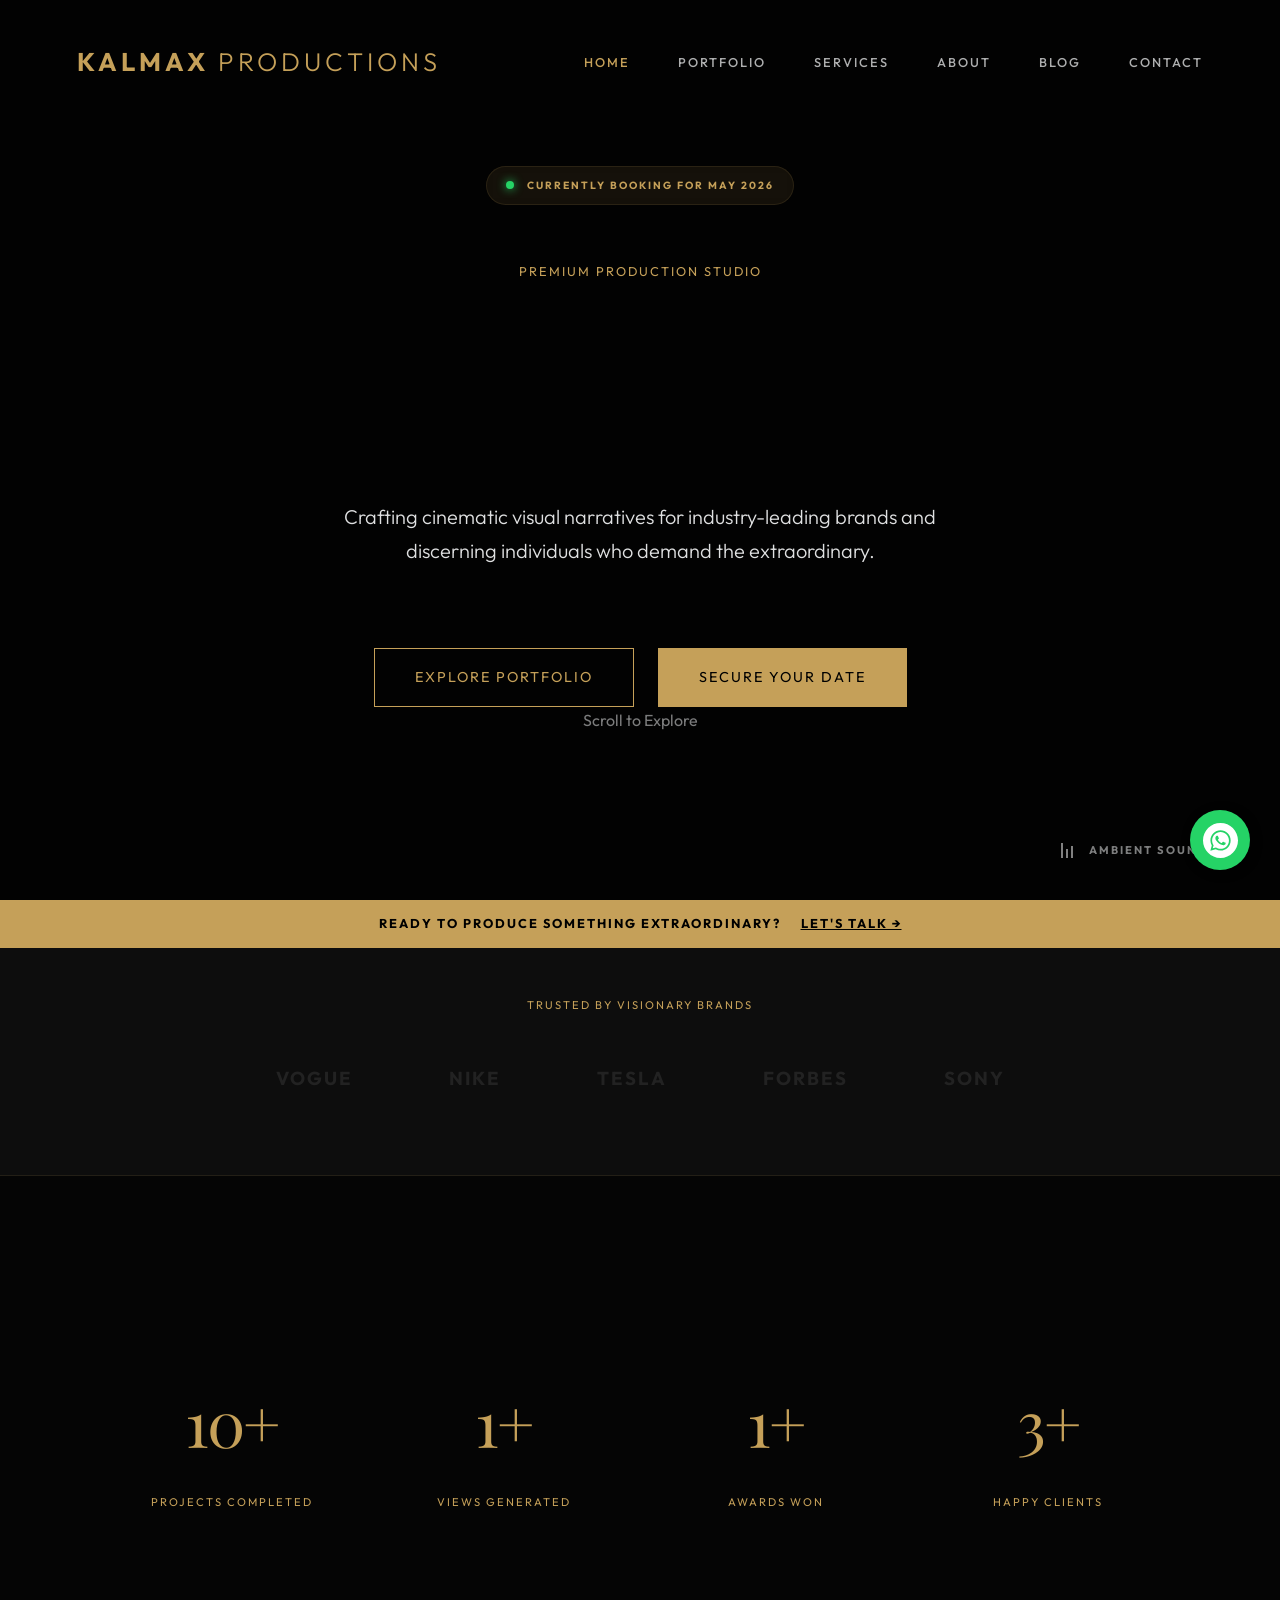
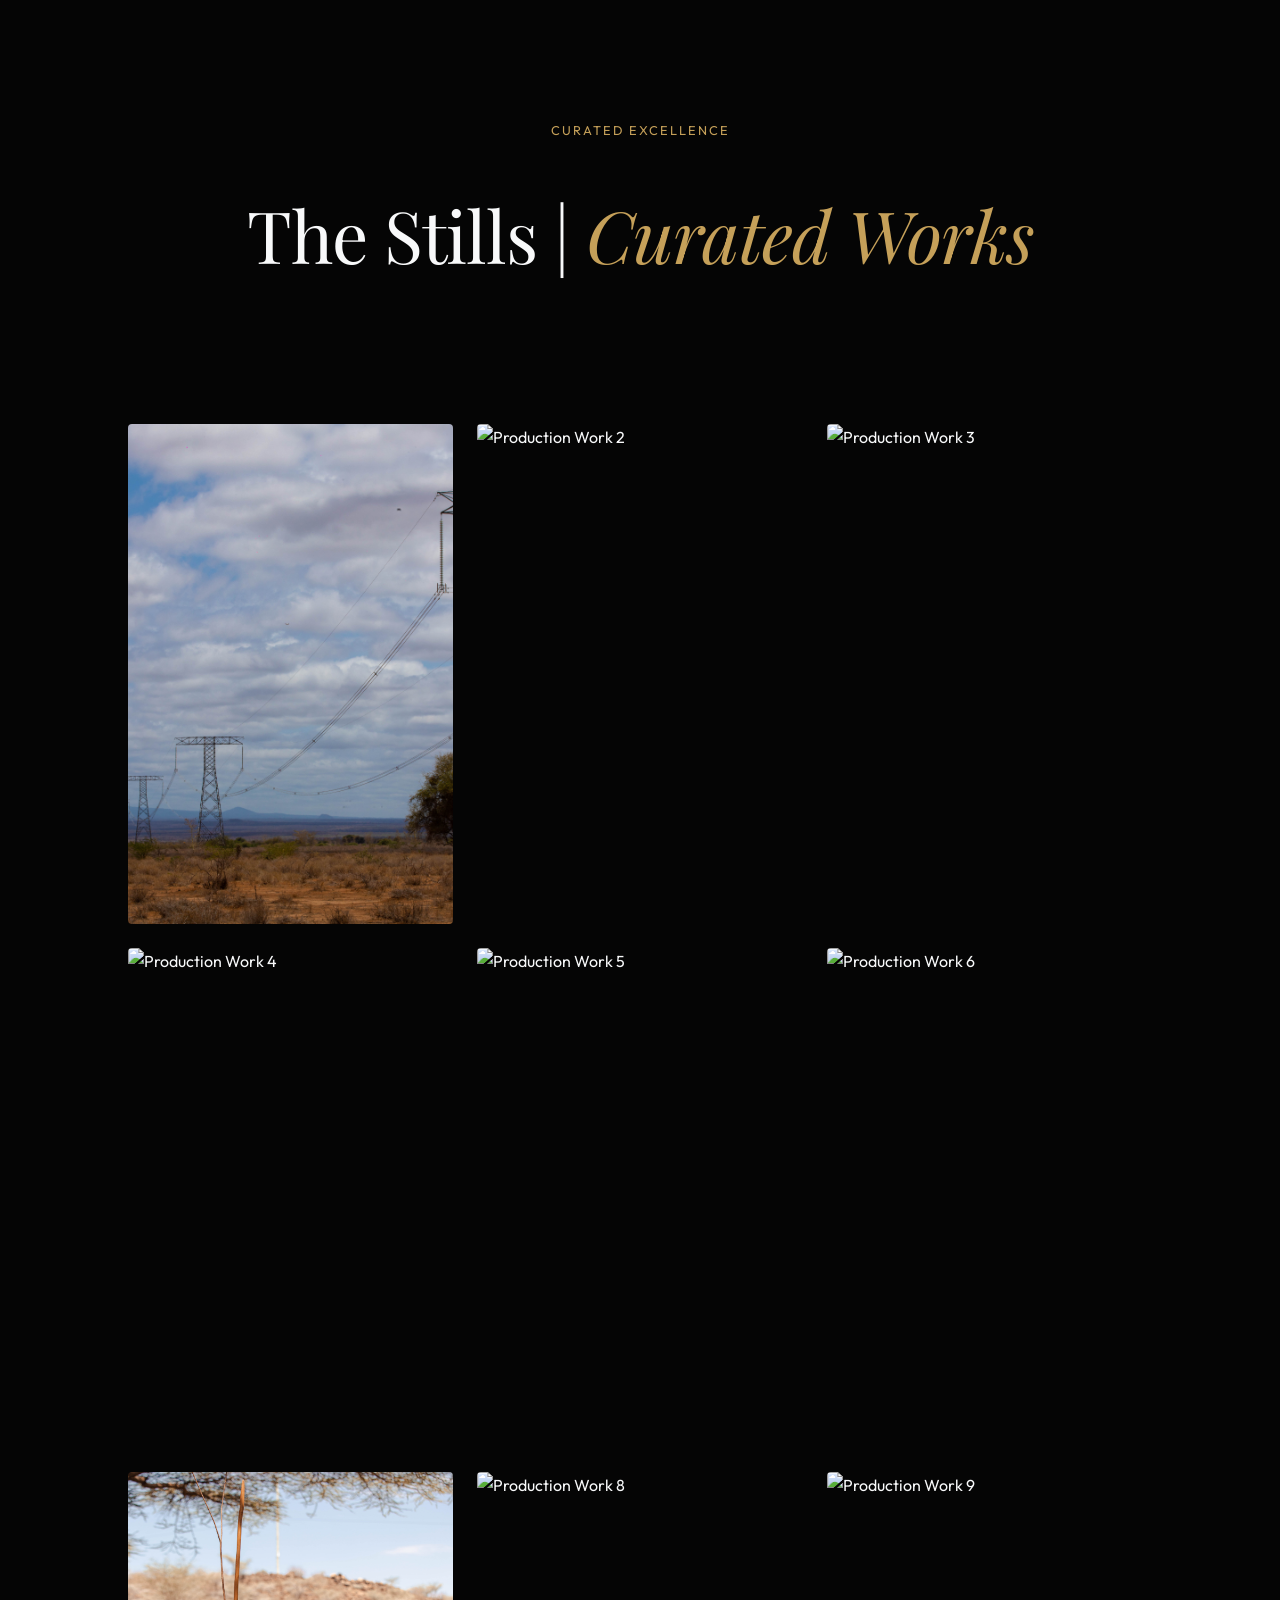
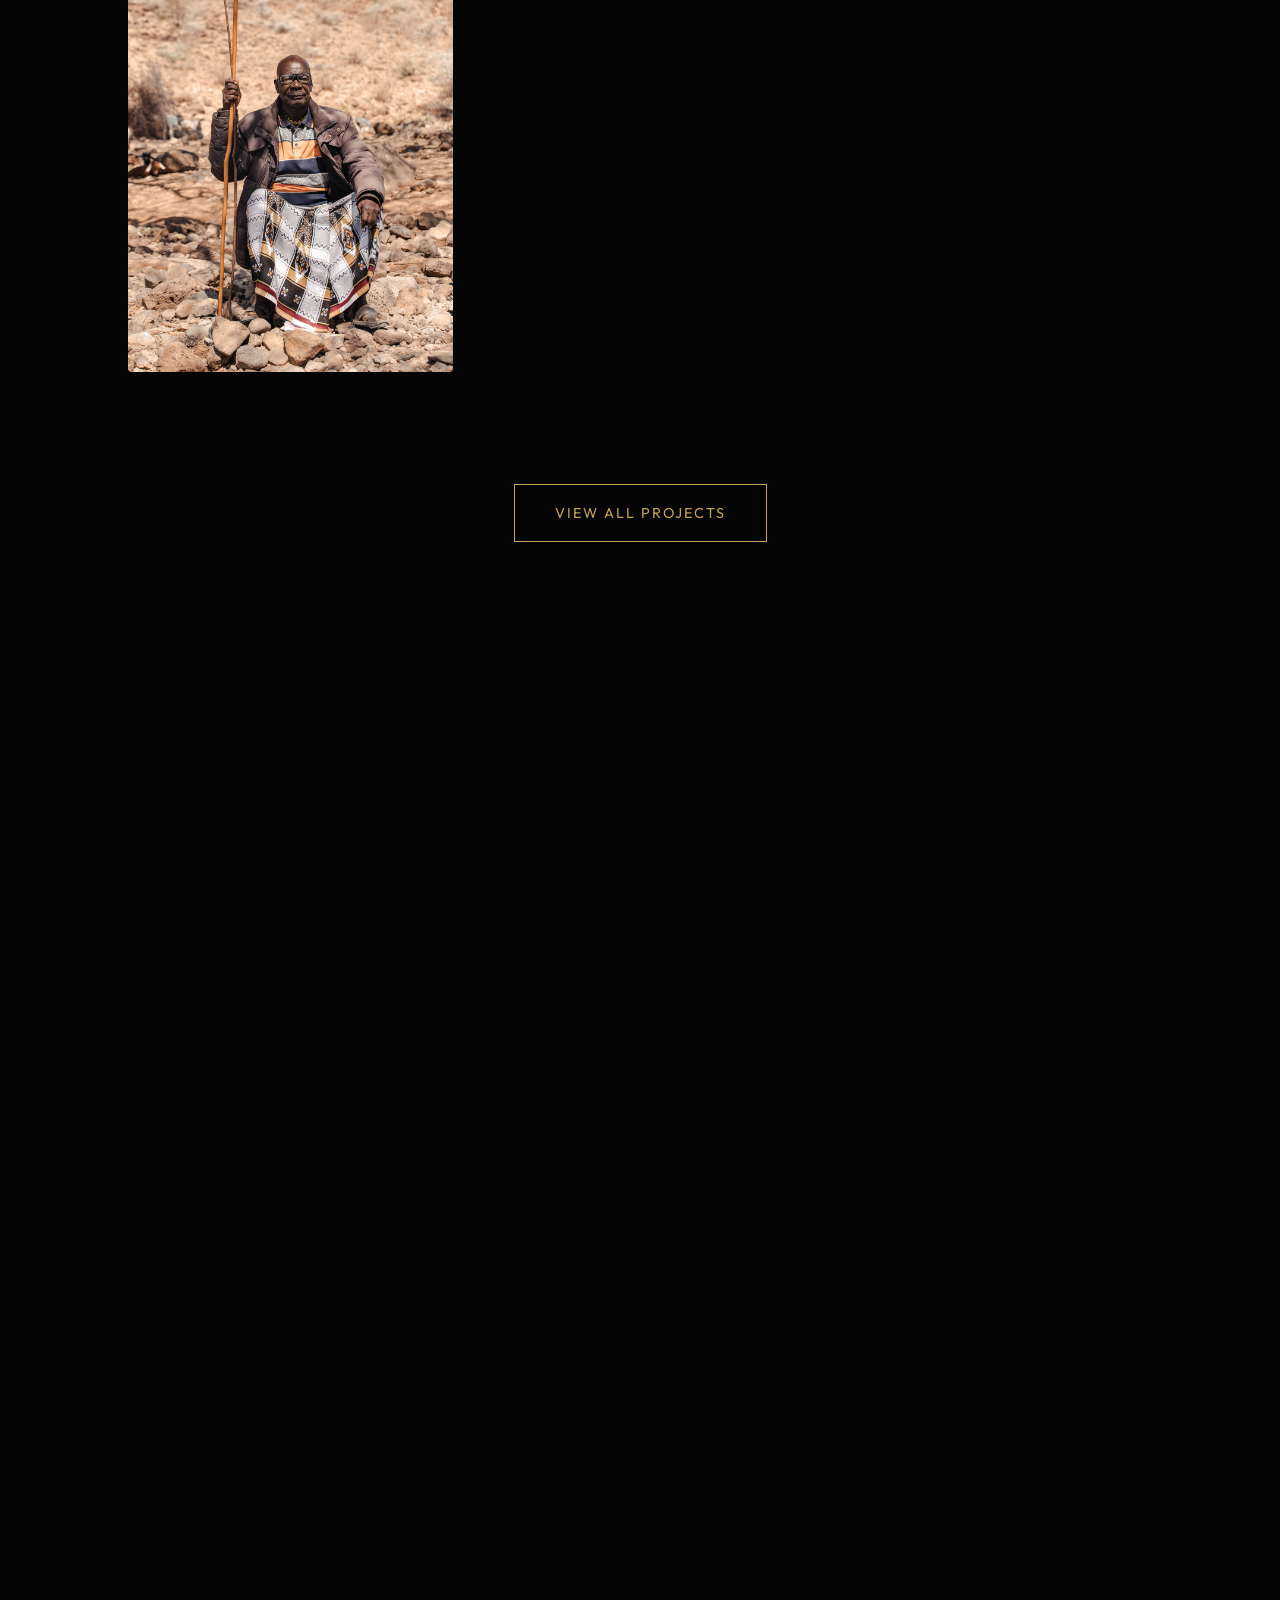
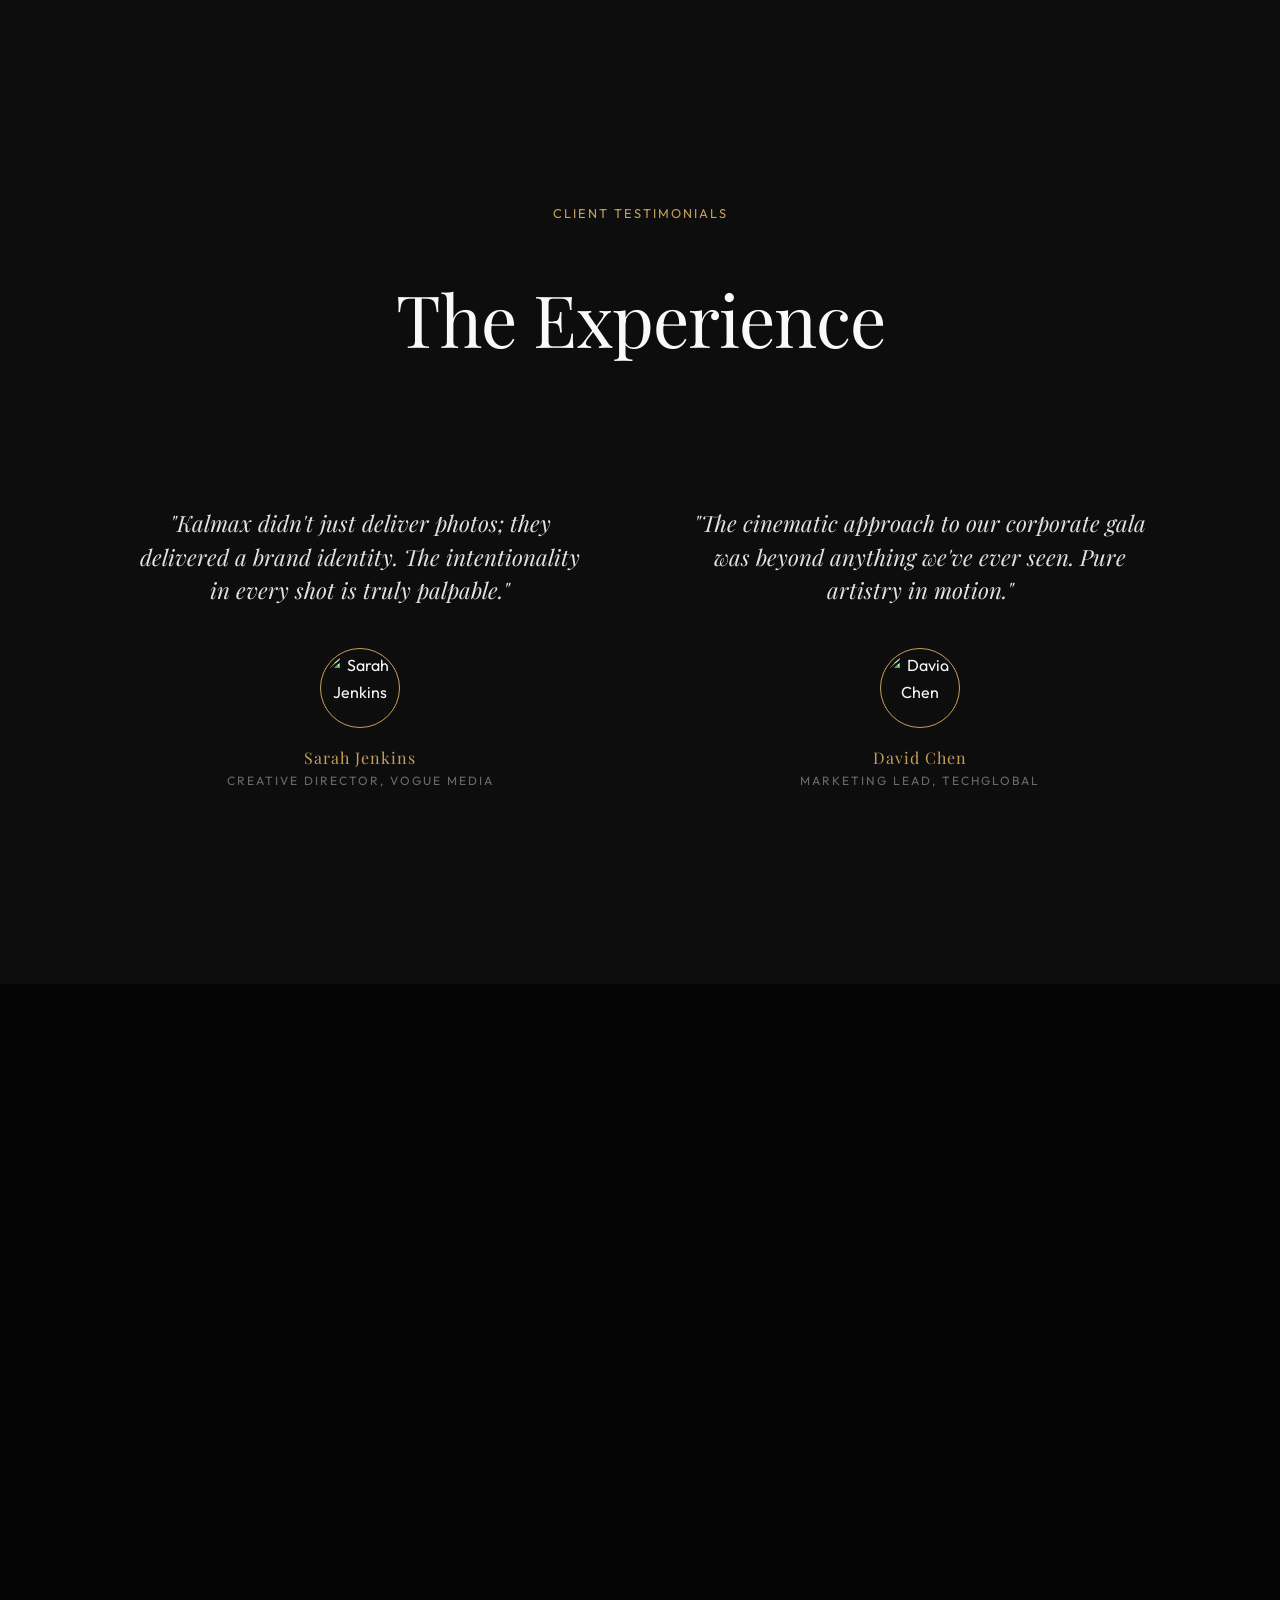
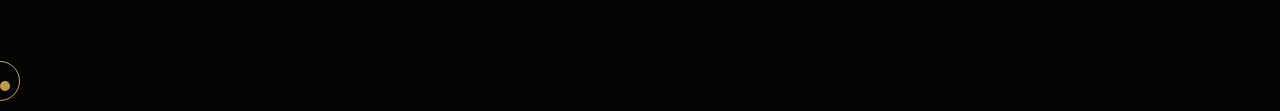
==== index.html @ de1136dd "Integrated floating Formspree Formbutton widget across all 6 pages for persistent global contact sup" ====
<!DOCTYPE html>
<html lang="en">

<head>
    <meta charset="UTF-8">
    <meta name="viewport" content="width=device-width, initial-scale=1.0">
    <title>Kalmax Productions | Nairobi's Premier Video & Photography Production House</title>
    <meta name="description"
        content="Kalmax Productions - Specialist commercial photography and cinematic videography in Nairobi, Kenya. Crafting premium visual stories that win clients.">
    <meta property="og:title" content="Kalmax Productions | Professional Visual Storytelling">
    <meta property="og:description"
        content="Nairobi's high-fidelity production house for brands that demand excellence.">
    <meta property="og:image" content="https://images.unsplash.com/photo-1542038784456-1ea8e935640e?q=80&w=1200">
    <link rel="stylesheet" href="style.css">
    <link
        href="https://fonts.googleapis.com/css2?family=Playfair+Display:ital,wght@0,400;0,700;1,400&family=Outfit:wght@300;500;700&display=swap"
        rel="stylesheet">
</head>

<body class="loading">
    <div class="film-grain"></div>
    <div class="page-transition"></div>

    <!-- Preloader -->
    <div id="loader" class="loader">
        <div class="loader-content">
            <span class="loader-logo">KALMAX</span>
            <div class="loader-bar"></div>
        </div>
    </div>

    <nav>
        <div class="logo">KALMAX <span style="font-weight: 300;">PRODUCTIONS</span></div>
        <ul class="nav-links">
            <li><a href="index.html" class="active">Home</a></li>
            <li><a href="portfolio.html">Portfolio</a></li>
            <li><a href="services.html">Services</a></li>
            <li><a href="about.html">About</a></li>
            <li><a href="blog.html">Blog</a></li>
            <li><a href="contact.html">Contact</a></li>
        </ul>
        <div class="hamburger">
            <span></span>
            <span></span>
            <span></span>
        </div>
    </nav>

    <header class="hero">
        <video class="hero-video" autoplay loop muted playsinline
            poster="https://images.unsplash.com/photo-1447752875215-b2761acb3c5d?auto=format&fit=crop&q=80&w=1920">
            <source
                src="https://assets.mixkit.co/videos/preview/mixkit-photographer-taking-photos-of-a-landscape-34584-large.mp4"
                type="video/mp4">
        </video>
        <div class="hero-content">
            <!-- Badge positioned centrally within content to avoid overlap -->
            <div class="availability-badge"
                style="display: inline-flex; align-items: center; gap: 0.8rem; background: rgba(197, 160, 89, 0.1); padding: 0.6rem 1.2rem; border-radius: 40px; border: 1px solid var(--border-color); font-size: 0.65rem; font-weight: 700; letter-spacing: 2px; color: var(--accent-color); backdrop-filter: blur(10px); margin-bottom: 2.5rem; text-transform: uppercase;">
                <span
                    style="width: 8px; height: 8px; background: #25D366; border-radius: 50%; box-shadow: 0 0 10px #25D366; animation: pulse 2s infinite;"></span>
                Currently Booking for May 2026
            </div>
            <p class="page-description">Premium Production Studio</p>
            <h1>The Art of <br><span class="accent-serif-italic">Eternal Moments</span></h1>

            <p style="max-width: 650px; margin: 1.5rem auto 3rem; font-size: 1.25rem; opacity: 0.9; font-weight: 300;">
                Crafting cinematic visual narratives for industry-leading brands and discerning individuals who demand
                the extraordinary.</p>

            <div style="display: flex; gap: 1.5rem; justify-content: center; margin-top: 1rem;">
                <a href="portfolio.html" class="btn">Explore Portfolio</a>
                <a href="contact.html" class="btn"
                    style="background: var(--accent-color); color: #000; border-color: var(--accent-color);">Secure Your
                    Date</a>
            </div>
        </div>

        <div class="hero-scroll-indicator">
            <div class="mouse"></div>
            <span>Scroll to Explore</span>
        </div>

        <!-- Ambient Sound Toggle -->
        <div class="sound-toggle"
            style="position: absolute; bottom: 40px; right: 40px; z-index: 10; cursor: pointer; display: flex; align-items: center; gap: 1rem; opacity: 0.5; transition: 0.3s;"
            onmouseover="this.style.opacity=1" onmouseout="this.style.opacity=0.5">
            <div class="sound-bars" style="display: flex; align-items: flex-end; gap: 3px; height: 15px;">
                <span
                    style="width: 2px; height: 100%; background: #fff; animation: sound-wave 1s infinite alternate;"></span>
                <span
                    style="width: 2px; height: 60%; background: #fff; animation: sound-wave 1.2s infinite alternate;"></span>
                <span
                    style="width: 2px; height: 80%; background: #fff; animation: sound-wave 0.8s infinite alternate;"></span>
            </div>
            <span style="font-size: 0.7rem; letter-spacing: 2px; text-transform: uppercase; font-weight: 700;">Ambient
                Sound Off</span>
        </div>
    </header>

    <style>
        @keyframes sound-wave {
            from {
                height: 2px;
            }

            to {
                height: 100%;
            }
        }
    </style>

    <!-- Trusted By Section -->
    <div
        style="background: var(--secondary-bg); padding: 5rem 6%; text-align: center; border-bottom: 1px solid var(--border-color);">
        <p class="page-description" style="margin-bottom: 3rem; font-size: 0.7rem;">Trusted by visionary brands</p>
        <div class="logo-marquee"
            style="display: flex; justify-content: center; align-items: center; gap: 6rem; flex-wrap: wrap; filter: grayscale(1) invert(0.8); opacity: 0.5;">
            <!-- Placeholder logos -->
            <h3 style="font-family: inherit; font-weight: 700; letter-spacing: 2px;">VOGUE</h3>
            <h3 style="font-family: inherit; font-weight: 700; letter-spacing: 2px;">NIKE</h3>
            <h3 style="font-family: inherit; font-weight: 700; letter-spacing: 2px;">TESLA</h3>
            <h3 style="font-family: inherit; font-weight: 700; letter-spacing: 2px;">FORBES</h3>
            <h3 style="font-family: inherit; font-weight: 700; letter-spacing: 2px;">SONY</h3>
        </div>
    </div>

    <!-- Stats Section -->
    <section class="section-padding" style="background: var(--bg-color);">
        <div
            style="display: grid; grid-template-columns: repeat(auto-fit, minmax(200px, 1fr)); gap: 4rem; max-width: 1200px; margin: 0 auto; text-align: center;">
            <div>
                <h2 style="font-size: 4rem; color: var(--accent-color); margin-bottom: 0.5rem; letter-spacing: -2px;">
                    500+</h2>
                <p class="page-description" style="font-size: 0.7rem;">Projects Completed</p>
            </div>
            <div>
                <h2 style="font-size: 4rem; color: var(--accent-color); margin-bottom: 0.5rem; letter-spacing: -2px;">
                    10M+</h2>
                <p class="page-description" style="font-size: 0.7rem;">Views Generated</p>
            </div>
            <div>
                <h2 style="font-size: 4rem; color: var(--accent-color); margin-bottom: 0.5rem; letter-spacing: -2px;">
                    12+</h2>
                <p class="page-description" style="font-size: 0.7rem;">Awards Won</p>
            </div>
            <div>
                <h2 style="font-size: 4rem; color: var(--accent-color); margin-bottom: 0.5rem; letter-spacing: -2px;">
                    150+</h2>
                <p class="page-description" style="font-size: 0.7rem;">Happy Clients</p>
            </div>
        </div>
    </section>

    <section class="section-padding" style="padding-top: 0;">
        <p class="page-description" style="text-align: center; margin-bottom: 2rem;">Curated Excellence</p>
        <h2 class="section-title">The Stills | <span class="accent-serif-italic">Curated Works</span></h2>
        <div class="portfolio-grid">
            <div class="portfolio-item">
                <img src="assets/T32A7872.jpg"
                    alt="Production Work 1" loading="lazy">
                <div class="portfolio-overlay">
                    <p class="page-description" style="color: var(--accent-color); font-size: 0.7rem;">Commercial</p>
                    <h3>Cinematic Vision</h3>
                    <p style="opacity: 0.7; font-size: 0.9rem;">Modern lighting and product aesthetics.</p>
                </div>
            </div>
            <div class="portfolio-item">
                <img src="assets/T32A7963.jpg"
                    alt="Production Work 2" loading="lazy">
                <div class="portfolio-overlay">
                    <p class="page-description" style="color: var(--accent-color); font-size: 0.7rem;">Documentary</p>
                    <h3>Cultural Pulse</h3>
                    <p style="opacity: 0.7; font-size: 0.9rem;">Stories told from a unique perspective.</p>
                </div>
            </div>
            <div class="portfolio-item">
                <img src="assets/T32A8089.jpg"
                    alt="Production Work 3" loading="lazy">
                <div class="portfolio-overlay">
                    <p class="page-description" style="color: var(--accent-color); font-size: 0.7rem;">Fashion</p>
                    <h3>Urban Essence</h3>
                    <p style="opacity: 0.7; font-size: 0.9rem;">The soul of the runway meets the street.</p>
                </div>
            </div>
            <div class="portfolio-item">
                <img src="assets/T32A8526.jpg"
                    alt="Production Work 4" loading="lazy">
                <div class="portfolio-overlay">
                    <p class="page-description" style="color: var(--accent-color); font-size: 0.7rem;">Portraits</p>
                    <h3>Soul in Frame</h3>
                    <p style="opacity: 0.7; font-size: 0.9rem;">Capturing the depth in every gaze.</p>
                </div>
            </div>
            <div class="portfolio-item">
                <img src="assets/T32A8560.jpg"
                    alt="Production Work 5" loading="lazy">
                <div class="portfolio-overlay">
                    <p class="page-description" style="color: var(--accent-color); font-size: 0.7rem;">Events</p>
                    <h3>Legacy Moments</h3>
                    <p style="opacity: 0.7; font-size: 0.9rem;">Timeless celebrations and artistic heritage.</p>
                </div>
            </div>
            <div class="portfolio-item">
                <img src="assets/T32A8632.jpg"
                    alt="Production Work 6" loading="lazy">
                <div class="portfolio-overlay">
                    <p class="page-description" style="color: var(--accent-color); font-size: 0.7rem;">Architecture</p>
                    <h3>Lines of Design</h3>
                    <p style="opacity: 0.7; font-size: 0.9rem;">Geometric perfection in every structure.</p>
                </div>
            </div>
            <div class="portfolio-item">
                <img src="assets/T32A8473.jpg"
                    alt="Production Work 7" loading="lazy">
                <div class="portfolio-overlay">
                    <p class="page-description" style="color: var(--accent-color); font-size: 0.7rem;">Editorial</p>
                    <h3>Artistic Light</h3>
                    <p style="opacity: 0.7; font-size: 0.9rem;">Where shadows tell the story.</p>
                </div>
            </div>
            <div class="portfolio-item">
                <img src="assets/T32A8240.jpg"
                    alt="Production Work 8" loading="lazy">
                <div class="portfolio-overlay">
                    <p class="page-description" style="color: var(--accent-color); font-size: 0.7rem;">Modern</p>
                    <h3>Sleek Reality</h3>
                    <p style="opacity: 0.7; font-size: 0.9rem;">High-tech visuals for high-end brands.</p>
                </div>
            </div>
            <div class="portfolio-item">
                <img src="assets/T32A8592.jpg"
                    alt="Production Work 9" loading="lazy">
                <div class="portfolio-overlay">
                    <p class="page-description" style="color: var(--accent-color); font-size: 0.7rem;">Landscape</p>
                    <h3>Wanderlust</h3>
                    <p style="opacity: 0.7; font-size: 0.9rem;">Nature's majesty captured in high fidelity.</p>
                </div>
            </div>
        </div>
        <div style="text-align: center; margin-top: 5rem;">
            <a href="portfolio.html" class="btn">View All Projects</a>
        </div>
    </section>

    <!-- Case Study / Project Spotlight -->
    <section class="section-padding" style="background: var(--bg-color); border-top: 1px solid var(--border-color);">
        <p class="page-description" style="text-align: center; margin-bottom: 2rem;">Case Study</p>
        <h2 class="section-title">Project Spotlight</h2>
        <div style="display: flex; gap: 6rem; align-items: center; flex-wrap: wrap; max-width: 1200px; margin: 0 auto;">
            <div style="flex: 1.2; min-width: 350px;">
                <video
                    src="https://assets.mixkit.co/videos/preview/mixkit-fashion-model-posing-in-a-photo-studio-4171-large.mp4"
                    autoplay loop muted playsinline
                    style="width: 100%; border-radius: 4px; box-shadow: 0 30px 60px rgba(0,0,0,0.5);"></video>
            </div>
            <div style="flex: 1; min-width: 350px;">
                <h3 style="font-size: 2.5rem; margin-bottom: 2rem; color: var(--accent-color);">Editorial Vibe</h3>
                <p class="page-description" style="font-size: 0.65rem; margin-bottom: 1.5rem;">Client: Vogue Media Group
                </p>
                <div style="opacity: 0.7; font-size: 1rem; line-height: 1.8; margin-bottom: 2.5rem;">
                    <p style="margin-bottom: 1.5rem;"><strong>The Challenge:</strong> Define a new visual language for a
                        high-end streetwear collection launch.</p>
                    <p><strong>The Solution:</strong> We implemented a high-contrast, minimalist lighting setup with
                        swift, cinematic camera movements to emphasize fabric texture and brand energy.</p>
                </div>
                <div
                    style="display: grid; grid-template-columns: 1fr 1fr; gap: 2rem; margin-top: 3rem; border-top: 1px solid var(--border-color); padding-top: 2rem;">
                    <div>
                        <h4 style="color: var(--accent-color); font-size: 1.5rem;">+45%</h4>
                        <p style="font-size: 0.7rem; text-transform: uppercase;">Engagement Rate</p>
                    </div>
                    <div>
                        <h4 style="color: var(--accent-color); font-size: 1.5rem;">1.2M</h4>
                        <p style="font-size: 0.7rem; text-transform: uppercase;">Impressions</p>
                    </div>
                </div>
            </div>
        </div>
    </section>

    <!-- Before/After Slider (Post Production) -->
    <section class="section-padding" style="background: var(--secondary-bg);">
        <p class="page-description" style="text-align: center; margin-bottom: 2rem;">Post-Production Mastery</p>
        <h2 class="section-title">Color Perfection</h2>
        <div class="ba-slider-container"
            style="max-width: 1100px; margin: 0 auto; position: relative; height: 600px; overflow: hidden; border-radius: 8px; box-shadow: 0 40px 100px rgba(0,0,0,0.6); cursor: ew-resize;">
            
            <!-- After (Graded) -->
            <div class="ba-after" style="position: absolute; top: 0; left: 0; width: 100%; height: 100%;">
                <img src="assets/T32A8322.jpg"
                    alt="After Color Grade" style="width: 100%; height: 100%; object-fit: cover;">
            </div>
            
            <!-- Before (Raw/Flat) -->
            <div class="ba-before"
                style="position: absolute; top: 0; left: 0; width: 50%; height: 100%; border-right: 2px solid var(--accent-color); overflow: hidden; z-index: 2;">
                <img src="assets/T32A8322.jpg"
                    alt="Before Color Grade"
                    style="width: 1100px; height: 100%; object-fit: cover; filter: saturate(0.2) contrast(0.8) brightness(1.1) sepia(0.2);">
                <span style="position: absolute; top: 2rem; left: 2rem; background: rgba(0,0,0,0.5); padding: 0.5rem 1rem; font-size: 0.7rem; text-transform: uppercase; letter-spacing: 2px;">Original Raw</span>
            </div>

            <!-- After Label -->
            <span style="position: absolute; top: 2rem; right: 2rem; background: var(--accent-color); color: #000; padding: 0.5rem 1rem; font-size: 0.7rem; text-transform: uppercase; letter-spacing: 2px; font-weight: 700; z-index: 1;">Kalmax Grade</span>
            
            <!-- Slider Handle -->
            <div class="ba-handle"
                style="position: absolute; top: 0; left: 50%; width: 4px; height: 100%; background: var(--accent-color); z-index: 3; transform: translateX(-50%);">
                <div
                    style="position: absolute; top: 50%; left: 50%; transform: translate(-50%, -50%); width: 50px; height: 50px; border-radius: 50%; background: var(--accent-color); border: 4px solid var(--bg-color); display: flex; justify-content: center; align-items: center; color: #000; font-size: 0.7rem; font-weight: 900; box-shadow: 0 0 20px rgba(0,0,0,0.5);">
                    SCAN</div>
            </div>
        </div>
    </section>

    <section class="section-padding"
        style="background: var(--secondary-bg); border-top: 1px solid var(--border-color);">
        <p class="page-description" style="text-align: center; margin-bottom: 2rem;">Client Testimonials</p>
        <h2 class="section-title">The Experience</h2>
        <div
            style="display: grid; grid-template-columns: repeat(auto-fit, minmax(300px, 1fr)); gap: 6rem; max-width: 1200px; margin: 0 auto;">
            <div style="text-align: center;">
                <p
                    style="font-family: var(--serif-font); font-style: italic; font-size: 1.4rem; margin-bottom: 2.5rem; opacity: 0.9; line-height: 1.5;">
                    "Kalmax didn't just deliver photos; they delivered a brand identity. The intentionality in every
                    shot is truly palpable."</p>
                <div style="display: flex; flex-direction: column; align-items: center; gap: 1rem;">
                    <img src="https://images.unsplash.com/photo-1507003211169-0a1dd7228f2d?q=80&w=150"
                        alt="Sarah Jenkins"
                        style="width: 80px; height: 80px; border-radius: 50%; border: 1px solid var(--accent-color); padding: 3px;">
                    <div>
                        <h4 style="color: var(--accent-color); letter-spacing: 1px;">Sarah Jenkins</h4>
                        <p style="font-size: 0.75rem; opacity: 0.4; text-transform: uppercase; letter-spacing: 2px;">
                            Creative Director, Vogue Media</p>
                    </div>
                </div>
            </div>
            <div style="text-align: center;">
                <p
                    style="font-family: var(--serif-font); font-style: italic; font-size: 1.4rem; margin-bottom: 2.5rem; opacity: 0.9; line-height: 1.5;">
                    "The cinematic approach to our corporate gala was beyond anything we've ever seen. Pure artistry in
                    motion."</p>
                <div style="display: flex; flex-direction: column; align-items: center; gap: 1rem;">
                    <img src="https://images.unsplash.com/photo-1472099645785-5658abf4ff4e?q=80&w=150" alt="David Chen"
                        style="width: 80px; height: 80px; border-radius: 50%; border: 1px solid var(--accent-color); padding: 3px;">
                    <div>
                        <h4 style="color: var(--accent-color); letter-spacing: 1px;">David Chen</h4>
                        <p style="font-size: 0.75rem; opacity: 0.4; text-transform: uppercase; letter-spacing: 2px;">
                            Marketing Lead, TechGlobal</p>
                    </div>
                </div>
            </div>
        </div>
    </section>

    <section class="section-padding" style="background: var(--bg-color);">
        <div style="display: flex; align-items: center; gap: 8rem; flex-wrap: wrap; max-width: 1200px; margin: 0 auto;">
            <div style="flex: 1; min-width: 350px; position: relative;">
                <img src="assets/T32A8506.jpg"
                    alt="Maxwell - Lead Photographer"
                    style="width: 100%; border-radius: 2px; filter: contrast(1.1) grayscale(0.2);">
                <div
                    style="position: absolute; bottom: -30px; right: -30px; width: 250px; height: 250px; border: 1px solid var(--accent-color); z-index: -1;">
                </div>
            </div>
            <div style="flex: 1.5; min-width: 350px;">
                <p class="page-description" style="margin-bottom: 1.5rem;">The Visionary</p>
                <h2 style="font-size: clamp(2.5rem, 5vw, 3.5rem); margin-bottom: 2.5rem; line-height: 1.1;">Behind the
                    <br><span class="accent-serif-italic">Creative Mind</span></h2>
                <p style="font-size: 1.15rem; line-height: 1.9; opacity: 0.75; margin-bottom: 3rem; font-weight: 300;">
                    I'm Maxwell, the lead creative here at Kalmax Productions. My journey began with a simple film
                    camera and an obsession with how light defines the human story. Today, I'm dedicated to capturing
                    premium, minimalist imagery for clients who value authenticity and artistic excellence.</p>
                <a href="about.html" class="btn" style="padding: 1.2rem 3rem;">Discover the Full Story</a>
            </div>
        </div>
    </section>

    <!-- Social Proof / Instagram Grid -->
    <section class="section-padding" style="padding-top: 0; background: var(--bg-color);">
        <p class="page-description" style="text-align: center; margin-bottom: 2rem;">Follow the Journey</p>
        <h2 class="section-title" style="margin-bottom: 4rem;">@KalmaxProductions</h2>
        <div
            style="display: grid; grid-template-columns: repeat(auto-fit, minmax(180px, 1fr)); gap: 1rem; max-width: 1400px; margin: 0 auto;">
            <div style="aspect-ratio: 1; overflow: hidden;"><img
                    src="assets/T32A8089.jpg" alt="BTS 1"
                    style="width: 100%; height: 100%; object-fit: cover; opacity: 0.6; transition: 0.5s;"
                    onmouseover="this.style.opacity=1" onmouseout="this.style.opacity=0.6"></div>
            <div style="aspect-ratio: 1; overflow: hidden;"><img
                    src="assets/T32A8525.jpg" alt="BTS 2"
                    style="width: 100%; height: 100%; object-fit: cover; opacity: 0.6; transition: 0.5s;"
                    onmouseover="this.style.opacity=1" onmouseout="this.style.opacity=0.6"></div>
            <div style="aspect-ratio: 1; overflow: hidden;"><img
                    src="assets/T32A8322.jpg" alt="BTS 3"
                    style="width: 100%; height: 100%; object-fit: cover; opacity: 0.6; transition: 0.5s;"
                    onmouseover="this.style.opacity=1" onmouseout="this.style.opacity=0.6"></div>
            <div style="aspect-ratio: 1; overflow: hidden;"><img
                    src="assets/T32A7963.jpg" alt="BTS 4"
                    style="width: 100%; height: 100%; object-fit: cover; opacity: 0.6; transition: 0.5s;"
                    onmouseover="this.style.opacity=1" onmouseout="this.style.opacity=0.6"></div>
            <div style="aspect-ratio: 1; overflow: hidden;"><img
                    src="assets/T32A8006.jpg" alt="BTS 5"
                    style="width: 100%; height: 100%; object-fit: cover; opacity: 0.6; transition: 0.5s;"
                    onmouseover="this.style.opacity=1" onmouseout="this.style.opacity=0.6"></div>
            <div style="aspect-ratio: 1; overflow: hidden;"><img
                    src="assets/T32A8119.jpg" alt="BTS 6"
                    style="width: 100%; height: 100%; object-fit: cover; opacity: 0.6; transition: 0.5s;"
                    onmouseover="this.style.opacity=1" onmouseout="this.style.opacity=0.6"></div>
        </div>
    </section>

    <footer class="footer" style="padding: 8rem 6% 4rem;">
        <div
            style="display: grid; grid-template-columns: repeat(auto-fit, minmax(250px, 1fr)); gap: 5rem; text-align: left; max-width: 1400px; margin: 0 auto;">
            <div>
                <div class="logo" style="margin-bottom: 2rem;">KALMAX</div>
                <p style="opacity: 0.6; font-size: 0.9rem; line-height: 1.8;">Capturing the essence of light and motion
                    for brands that demand perfection. Based in Nairobi, serving globally.</p>
            </div>
            <div>
                <h4
                    style="margin-bottom: 2rem; color: var(--accent-color); text-transform: uppercase; font-size: 0.8rem; letter-spacing: 2px;">
                    Quick Links</h4>
                <ul
                    style="list-style: none; display: flex; flex-direction: column; gap: 1rem; opacity: 0.7; font-size: 0.9rem;">
                    <li><a href="portfolio.html">Portfolio</a></li>
                    <li><a href="services.html">Investment</a></li>
                    <li><a href="about.html">Studio Story</a></li>
                    <li><a href="contact.html">Secure Date</a></li>
                </ul>
            </div>
            <div>
                <h4
                    style="margin-bottom: 2rem; color: var(--accent-color); text-transform: uppercase; font-size: 0.8rem; letter-spacing: 2px;">
                    Social</h4>
                <ul
                    style="list-style: none; display: flex; flex-direction: column; gap: 1rem; opacity: 0.7; font-size: 0.9rem;">
                    <li><a href="#">Instagram</a></li>
                    <li><a href="#">Vimeo Showcase</a></li>
                    <li><a href="#">YouTube Channel</a></li>
                    <li><a href="#">LinkedIn</a></li>
                </ul>
            </div>
        </div>
        <div
            style="margin-top: 4rem; border-top: 1px solid var(--border-color); height: 4rem; display: flex; justify-content: center; align-items: center; gap: 3rem; text-align: center; font-size: 0.85rem; opacity: 0.6; letter-spacing: 1px;">
            <p>&copy; 2026 Kalmax Productions. All rights reserved.</p>
            <div class="footer-credits" style="margin: 0; font-size: 0.85rem;">
                Crafted by <a href="https://angaza-computes-co-ltd.vercel.app/" target="_blank"
                    style="font-weight: 700; color: var(--accent-color);">Angaza Computecs</a>
            </div>
        </div>
    </footer>

    <!-- WhatsApp Float -->
    <!-- Exit Intent Modal -->
    <div id="exit-modal" class="modal-overlay">
        <div class="modal-content">
            <button class="close-modal">&times;</button>
            <p class="page-description" style="margin-bottom: 1rem;">Special Offer</p>
            <h2 style="font-size: 2.2rem; margin-bottom: 1.5rem; color: var(--accent-color);">Wait! Don't Leave Just Yet.</h2>
            <p style="font-size: 1.1rem; opacity: 0.8; margin-bottom: 2.5rem; line-height: 1.6;">Book a consultation today and get <span style="color: var(--accent-color); font-weight: 700;">10% OFF</span> your first shoot with Kalmax Productions.</p>
            <div style="display: flex; gap: 1rem; justify-content: center; flex-wrap: wrap;">
                <a href="https://wa.me/254720280171" class="btn" style="background: var(--accent-color); color: #000; border-color: var(--accent-color); flex: 1; min-width: 200px;">Claim via WhatsApp</a>
                <a href="contact.html" class="btn" style="flex: 1; min-width: 200px;">Claim via Email</a>
            </div>
        </div>
    </div>

    <!-- WhatsApp Float Re-branded -->
    <a href="https://wa.me/254720280171" class="whatsapp-float" target="_blank" rel="noopener noreferrer">
        <span class="whatsapp-text">Connect to the Studio</span>
        <svg xmlns="http://www.w3.org/2000/svg" viewBox="0 0 24 24">
            <path
                d="M12.031 6.172c-3.181 0-5.767 2.586-5.768 5.766-.001 1.298.38 2.27 1.019 3.287l-.582 2.128 2.182-.573c.978.58 1.911.928 3.145.929 3.178 0 5.767-2.587 5.768-5.766.001-3.187-2.575-5.77-5.764-5.771zm3.392 8.244c-.144.405-.837.774-1.17.824-.299.045-.677.063-1.092-.069-.252-.08-.575-.187-.988-.365-1.739-.751-2.874-2.502-2.961-2.617-.087-.116-.708-.94-.708-1.793s.448-1.273.607-1.446c.159-.173.346-.217.462-.217l.332.006c.106.005.249-.04.39.298.144.347.491 1.2.534 1.287.043.087.072.188.014.304-.058.116-.087.188-.173.289l-.26.304c-.087.086-.177.18-.076.354.101.174.449.741.964 1.201.662.591 1.221.774 1.394.86s.274.072.376-.043c.101-.116.433-.506.549-.68.116-.173.231-.145.39-.087s1.011.477 1.184.564.289.13.332.202c.045.072.045.419-.099.824zm-3.423-14.416c-6.627 0-12 5.373-12 12s5.373 12 12 12 12-5.373 12-12-5.373-12-12-12zm.029 18.88c-1.161 0-2.305-.292-3.318-.844l-3.677.964.984-3.595c-.607-1.052-.927-2.246-.926-3.468.001-3.825 3.113-6.937 6.937-6.937 1.856.001 3.598.723 4.907 2.034 1.31 1.311 2.031 3.054 2.03 4.908-.001 3.825-3.113 6.938-6.937 6.938z" />
        </svg>
    </a>

    <!-- Sticky CTA Bar -->
    <div class="sticky-cta"
        style="position: fixed; bottom: 0; left: 0; width: 100%; height: 3rem; background: var(--accent-color); color: #000; z-index: 999; display: flex; align-items: center; justify-content: center; transform: translateY(100%); transition: transform 0.5s cubic-bezier(0.16, 1, 0.3, 1);">
        <p style="font-size: 0.8rem; font-weight: 700; letter-spacing: 2px; text-transform: uppercase;">Ready to produce
            something extraordinary? <a href="contact.html" style="text-decoration: underline; margin-left: 1rem;">Let's
                Talk →</a></p>
    </div>

    <script src="main.js"></script>
    <!-- Formspree Formbutton Widget -->
    <script src="https://formspree.io/js/formbutton-v1.min.js" defer></script>
    <script>
      window.formbutton=window.formbutton||function(){(formbutton.q=formbutton.q||[]).push(arguments)};
      formbutton("create", {
        action: "https://formspree.io/f/mkopzgpe",
        title: "How can we help?",
        fields: [
          { type: "email", label: "Email:", name: "email", required: true, placeholder: "your@email.com" },
          { type: "textarea", label: "Message:", name: "message", placeholder: "Tell us about your production vision..." },
          { type: "submit" }      
        ],
        styles: {
          title: { backgroundColor: "#333" },
          button: { backgroundColor: "#333" }
        }
      });
    </script>
    <script>
        // Observe scroll to show sticky CTA
        window.addEventListener('scroll', () => {
            const sticky = document.querySelector('.sticky-cta');
            if (window.scrollY > 1500) {
                sticky.style.transform = 'translateY(0)';
            } else {
                sticky.style.transform = 'translateY(100%)';
            }
        });
    </script>
</body>

</html>
---- style.css ----
:root {
    --bg-color: #050505;
    --text-color: #f8f9fa;
    --accent-color: #C5A059;
    --accent-hover: #D4AF37;
    --secondary-bg: #0D0D0D;
    --glass-bg: rgba(5, 5, 5, 0.0);
    --glass-scrolled: rgba(5, 5, 5, 0.95);
    --border-color: rgba(197, 160, 89, 0.12);
    --transition-smooth: all 0.8s cubic-bezier(0.16, 1, 0.3, 1);
    --transition-fast: all 0.3s ease;
    --serif-font: 'Playfair Display', serif;
    --sans-font: 'Outfit', sans-serif;
}

/* FILM GRAIN OVERLAY */
.film-grain {
    position: fixed;
    top: 0; left: 0;
    width: 100%; height: 100%;
    background: url('https://upload.wikimedia.org/wikipedia/commons/7/76/1k_pnt_noize.png');
    pointer-events: none;
    z-index: 9999;
    opacity: 0.03;
    animation: grain 8s steps(10) infinite;
}

@keyframes grain {
    0%, 100% { transform: translate(0, 0); }
    10% { transform: translate(-5%, -10%); }
    20% { transform: translate(-15%, 5%); }
    30% { transform: translate(7%, -25%); }
    40% { transform: translate(-5%, 25%); }
    50% { transform: translate(-15%, 10%); }
    60% { transform: translate(15%, 0%); }
    70% { transform: translate(0%, 15%); }
    80% { transform: translate(3%, 35%); }
    90% { transform: translate(-10%, 10%); }
}

* {
    margin: 0;
    padding: 0;
    box-sizing: border-box;
    font-family: var(--sans-font);
}

body {
    background-color: var(--bg-color);
    color: var(--text-color);
    line-height: 1.7;
    overflow-x: hidden;
    -webkit-font-smoothing: antialiased;
}

body.loading {
    overflow: hidden;
}

.accent-serif-italic {
    font-family: var(--serif-font);
    font-style: italic;
    color: var(--accent-color);
}

h1, h2, h3, h4 {
    font-family: var(--serif-font);
    font-weight: 400;
}

.section-title {
    font-size: clamp(2.5rem, 6vw, 4.5rem);
    text-align: center;
    margin-bottom: 8rem;
    letter-spacing: -1px;
}

a {
    text-decoration: none;
    color: inherit;
    transition: var(--transition-fast);
}

/* NAVBAR */
nav {
    position: fixed;
    top: 0;
    width: 100%;
    z-index: 1000;
    display: flex;
    justify-content: space-between;
    align-items: center;
    padding: 2.5rem 6%;
    transition: var(--transition-smooth);
    background: var(--glass-bg);
}

nav.scrolled {
    padding: 1.2rem 6%;
    background: var(--glass-scrolled);
    backdrop-filter: blur(20px);
    border-bottom: 1px solid var(--border-color);
}

.logo {
    font-size: 1.6rem;
    font-weight: 700;
    color: var(--accent-color);
    letter-spacing: 4px;
    text-transform: uppercase;
}

.nav-links {
    display: flex;
    gap: 3rem;
}

.hamburger {
    display: none;
    cursor: pointer;
    flex-direction: column;
    gap: 5px;
    z-index: 1001;
}

.hamburger span {
    display: block;
    width: 25px;
    height: 2px;
    background-color: var(--accent-color);
    transition: var(--transition-smooth);
}

.nav-links li {
    list-style: none;
}

.nav-links a {
    font-size: 0.8rem;
    font-weight: 500;
    letter-spacing: 2px;
    text-transform: uppercase;
    opacity: 0.7;
}

.nav-links a:hover, .nav-links a.active {
    opacity: 1;
    color: var(--accent-color);
}

/* HERO SECTION */
.hero {
    height: 100vh;
    width: 100%;
    background-size: cover;
    background-position: center;
    background-attachment: fixed;
    display: flex;
    flex-direction: column;
    justify-content: center;
    align-items: center;
    text-align: center;
    position: relative;
}

.hero::after {
    content: '';
    position: absolute;
    top: 0; left: 0;
    width: 100%; height: 100%;
    background: rgba(0, 0, 0, 0.5); /* Slightly darker for video text legibility */
    z-index: 1;
}

.hero-video {
    position: absolute;
    top: 0; left: 0;
    width: 100%; height: 100%;
    object-fit: cover;
    z-index: 0;
}

.hero-profile {
    margin-bottom: 3.5rem;
    display: flex;
    flex-direction: column;
    align-items: center;
    animation: fadeIn 2.5s ease-out;
}

.hero-profile img {
    width: 90px;
    height: 90px;
    border-radius: 50%;
    border: 2px solid var(--accent-color);
    object-fit: cover;
    box-shadow: 0 10px 40px rgba(0,0,0,0.8);
    margin-bottom: 1rem;
}

.hero-profile span {
    color: var(--accent-color);
    letter-spacing: 3px;
    font-weight: 500;
    text-transform: uppercase;
    font-size: 0.7rem;
    opacity: 0.9;
}

.hero-content {
    z-index: 2;
    animation: fadeIn 1.5s ease-out;
}

.hero h1 {
    font-size: clamp(3rem, 8vw, 5.5rem);
    margin-bottom: 1.5rem;
    color: #fff;
    text-shadow: 2px 4px 10px rgba(0,0,0,0.5);
    line-height: 1.1;
}

/* BUTTONS */
.btn {
    padding: 1rem 2.5rem;
    border: 1px solid var(--accent-color);
    background: transparent;
    color: var(--accent-color);
    font-size: 0.9rem;
    text-transform: uppercase;
    letter-spacing: 2px;
    cursor: pointer;
    transition: var(--transition-smooth);
    margin-top: 2rem;
    display: inline-block;
}

.btn:hover {
    background: var(--accent-color);
    color: #000;
}

/* GRID SECTION (Portfolio) */
.section-padding {
    padding: 12rem 10%;
}

.page-header {
    padding: 10rem 5% 4rem;
    text-align: center;
}

.page-description {
    color: var(--accent-color);
    margin-top: 1rem;
    text-transform: uppercase;
    letter-spacing: 2px;
    font-size: 0.8rem;
}

.footer p {
    color: #fff;
    opacity: 0.8;
    text-shadow: 0 0 10px rgba(79, 172, 254, 0.4);
}

.footer {
    padding: 1.5rem 5%;
    background: var(--bg-color); /* Match background for seamless feel */
    text-align: center;
    border-top: 1px solid var(--border-color);
    font-size: 0.95rem; /* Increased for better presence */
    opacity: 0.6;
}

.footer-credits {
    margin-top: 0.5rem;
    font-size: 0.85rem;
    letter-spacing: 1.5px;
    text-transform: uppercase;
    font-weight: 700;
}

.footer-credits a {
    color: #4facfe; /* Blueish base */
    background: linear-gradient(90deg, #4facfe 0%, #00f2fe 50%, #4facfe 100%);
    background-size: 200% auto;
    -webkit-background-clip: text;
    background-clip: text;
    -webkit-text-fill-color: transparent;
    animation: shine 3s linear infinite;
    text-shadow: 0 0 15px rgba(79, 172, 254, 0.4);
}

@keyframes shine {
    to { background-position: 200% center; }
}

.portfolio-grid {
    display: grid;
    grid-template-columns: repeat(auto-fit, minmax(280px, 1fr));
    gap: 1.5rem;
}

/* WHATSAPP FLOAT */
.whatsapp-float {
    position: fixed;
    bottom: 30px;
    right: 30px;
    background-color: #25D366;
    color: white;
    width: 60px;
    height: 60px;
    border-radius: 50%;
    display: flex;
    justify-content: center;
    align-items: center;
    box-shadow: 2px 2px 10px rgba(0,0,0,0.5);
    z-index: 1000;
    transition: transform 0.3s ease;
}

.whatsapp-float:hover {
    transform: scale(1.1);
    color: white;
}

.whatsapp-text {
    position: absolute;
    right: 75px;
    background: var(--accent-color);
    color: #000;
    padding: 0.8rem 1.5rem;
    border-radius: 4px;
    font-size: 0.85rem;
    font-weight: 700;
    letter-spacing: 1px;
    text-transform: uppercase;
    white-space: nowrap;
    opacity: 0;
    transform: translateX(20px);
    transition: var(--transition-smooth);
    pointer-events: none;
    box-shadow: 0 10px 30px rgba(0,0,0,0.3);
}

.whatsapp-float:hover .whatsapp-text {
    opacity: 1;
    transform: translateX(0);
}

.whatsapp-float svg {
    width: 35px;
    height: 35px;
    fill: currentColor;
}


.portfolio-item {
    position: relative;
    overflow: hidden;
    height: 500px;
    cursor: pointer;
    perspective: 1000px; /* Enable 3D */
    border-radius: 4px;
}

.portfolio-item img, .portfolio-item video {
    width: 100%;
    height: 100%;
    object-fit: cover;
    transition: transform 1s cubic-bezier(0.16, 1, 0.3, 1);
}

.portfolio-item:hover img, .portfolio-item:hover video {
    transform: scale(1.1) rotateX(5deg) rotateY(-5deg); /* Subtle 3D tilt */
}

/* Page Transition Overlay */
.page-transition {
    position: fixed;
    top: 0; left: 0;
    width: 100%; height: 100%;
    background: var(--bg-color);
    z-index: 10001;
    pointer-events: none;
    transition: opacity 0.8s ease;
    opacity: 0;
}

body.transitioning .page-transition {
    opacity: 1;
}

.portfolio-overlay {
    position: absolute;
    top: 0; left: 0;
    width: 100%; height: 100%;
    background: rgba(0,0,0,0.7);
    display: flex;
    flex-direction: column;
    justify-content: center;
    align-items: center;
    opacity: 0;
    transition: var(--transition-smooth);
    pointer-events: none; /* Make clicks go to parent */
}

.portfolio-item:hover .portfolio-overlay {
    opacity: 1;
}

/* PRELOADER */
.loader {
    position: fixed;
    top: 0; left: 0;
    width: 100%; height: 100%;
    background: var(--bg-color);
    z-index: 9999;
    display: flex;
    justify-content: center;
    align-items: center;
    transition: opacity 1s ease, visibility 1s ease;
}

.loader.fade-out {
    opacity: 0;
    visibility: hidden;
}

.loader-content {
    text-align: center;
}

.loader-logo {
    font-family: var(--serif-font);
    font-size: 2rem;
    letter-spacing: 10px;
    color: var(--accent-color);
    display: block;
    margin-bottom: 2rem;
    animation: pulse 2s infinite;
}

.loader-bar {
    width: 200px;
    height: 1px;
    background: rgba(255,255,255,0.1);
    margin: 0 auto;
    position: relative;
    overflow: hidden;
}

.loader-bar::after {
    content: '';
    position: absolute;
    left: -100%;
    width: 100%;
    height: 100%;
    background: var(--accent-color);
    animation: loading 2s infinite ease-in-out;
}

@keyframes pulse {
    0% { opacity: 0.5; }
    50% { opacity: 1; }
    100% { opacity: 0.5; }
}

@keyframes loading {
    0% { left: -100%; }
    50% { left: 0; }
    100% { left: 100%; }
}

@keyframes fadeIn {
    from { opacity: 0; transform: translateY(40px); }
    to { opacity: 1; transform: translateY(0); }
}

/* CUSTOM CURSOR (Optional placeholder for JS) */
.custom-cursor {
    width: 10px;
    height: 10px;
    background: var(--accent-color);
    border-radius: 50%;
    position: fixed;
    pointer-events: none;
    z-index: 10000;
    transition: transform 0.2s ease;
    mix-blend-mode: difference;
}

.custom-cursor-outline {
    width: 40px;
    height: 40px;
    border: 1px solid var(--accent-color);
    border-radius: 50%;
    position: fixed;
    pointer-events: none;
    z-index: 9999;
    transition: all 0.3s ease-out;
}

/* SCROLL REVEAL ANIMATIONS */
.reveal-init {
    opacity: 1; /* Default to visible for reliability */
    transform: translateY(0);
    transition: all 1.2s cubic-bezier(0.23, 1, 0.32, 1);
}

body.js-enabled .reveal-init:not(.revealed) {
    opacity: 0;
    transform: translateY(30px);
}

.reveal-init.revealed {
    opacity: 1;
    transform: translateY(0);
}

/* EXIT MODAL STYLES */
.modal-overlay {
    position: fixed;
    top: 0; left: 0;
    width: 100%; height: 100%;
    background: rgba(0,0,0,0.85);
    backdrop-filter: blur(15px);
    z-index: 5000;
    display: none;
    justify-content: center;
    align-items: center;
    padding: 2rem;
    opacity: 0;
    transition: opacity 0.4s ease;
}

.modal-overlay.active {
    display: flex;
    opacity: 1;
}

.modal-content {
    background: var(--glass-bg);
    border: 1px solid var(--border-color);
    padding: 4rem 3rem;
    max-width: 600px;
    width: 100%;
    text-align: center;
    position: relative;
    border-radius: 4px;
    transform: translateY(30px);
    transition: transform 0.6s cubic-bezier(0.16, 1, 0.3, 1);
}

.modal-overlay.active .modal-content {
    transform: translateY(0);
}

.close-modal {
    position: absolute;
    top: 2rem; right: 2rem;
    background: none;
    border: none;
    color: #fff;
    font-size: 2.5rem;
    cursor: pointer;
    line-height: 1;
    opacity: 0.4;
    transition: 0.3s;
}

.close-modal:hover {
    opacity: 1;
    transform: rotate(90deg);
}
.portfolio-grid .portfolio-item:nth-child(1) { transition-delay: 0.1s; }
.portfolio-grid .portfolio-item:nth-child(2) { transition-delay: 0.2s; }
.portfolio-grid .portfolio-item:nth-child(3) { transition-delay: 0.3s; }

/* Cinematic Hero Text Animation */
.hero h1 {
    transform: scale(0.95);
    opacity: 0;
    animation: cinematicIn 2s ease forwards 1.2s;
}

/* THE PROCESS TIMELINE */
.process-timeline {
    display: flex;
    justify-content: space-between;
    margin-top: 6rem;
    position: relative;
    padding-top: 4rem;
}

.process-timeline::before {
    content: '';
    position: absolute;
    top: 4.5rem;
    left: 0;
    width: 100%;
    height: 1px;
    background: var(--border-color);
    z-index: 1;
}

.process-step {
    flex: 1;
    text-align: center;
    position: relative;
    z-index: 2;
    padding: 0 1rem;
}

.step-number {
    width: 30px;
    height: 30px;
    background: var(--bg-color);
    border: 1px solid var(--accent-color);
    color: var(--accent-color);
    border-radius: 50%;
    display: flex;
    justify-content: center;
    align-items: center;
    margin: 0 auto 2rem;
    font-size: 0.8rem;
    font-weight: 700;
}

.process-step h4 {
    font-family: var(--serif-font);
    font-size: 1.2rem;
    margin-bottom: 1rem;
    color: var(--text-color);
}

.process-step p {
    font-size: 0.85rem;
    opacity: 0.6;
    line-height: 1.6;
}

/* HORIZONTAL REEL */
.horizontal-reel {
    display: flex;
    overflow-x: auto;
    scroll-snap-type: x mandatory;
    gap: 2rem;
    padding: 2rem 0;
    scrollbar-width: none; /* Hide scrollbar for clean look */
}

.horizontal-reel::-webkit-scrollbar {
    display: none;
}

.reel-item {
    flex: 0 0 600px;
    height: 400px;
    scroll-snap-align: start;
    position: relative;
    overflow: hidden;
    border-radius: 4px;
}

@media (max-width: 768px) {
    .process-timeline {
        flex-direction: column;
        gap: 4rem;
        padding-top: 0;
    }
    .process-timeline::before {
        left: 15px;
        top: 0;
        width: 1px;
        height: 100%;
    }
    .process-step {
        text-align: left;
        padding-left: 3rem;
    }
    .step-number {
        margin: 0;
        position: absolute;
        left: 0;
        top: 0;
    }
    .reel-item {
        flex: 0 0 85vw;
        height: 300px;
    }
}

@media (max-width: 768px) {
    nav { padding: 1.5rem 5%; }
    
    .hamburger { display: flex; }
    
    .nav-links {
        position: fixed;
        top: 0; right: -100%;
        width: 70%; height: 100vh;
        background: var(--glass-bg);
        backdrop-filter: blur(25px);
        flex-direction: column;
        justify-content: center;
        align-items: center;
        transition: var(--transition-smooth);
        z-index: 1000;
        border-left: 1px solid var(--border-color);
    }
    
    .nav-links.active { right: 0; }
    
    .hero h1 { font-size: 2.5rem; }
    .hero p { padding: 0 10%; }
    
    .portfolio-item { height: 400px; }
    
    .hamburger.active span:nth-child(1) { transform: rotate(45deg) translate(5px, 5px); }
    .hamburger.active span:nth-child(2) { opacity: 0; }
    .hamburger.active span:nth-child(3) { transform: rotate(-45deg) translate(5px, -5px); }

    .btn { width: 100%; text-align: center; }
    .section-title { margin-bottom: 5rem; }
    
    .logo-marquee { gap: 3rem !important; }
    .logo-marquee h3 { font-size: 1.2rem; }
    
    [style*="gap: 8rem"], 
    [style*="gap: 6rem"],
    [style*="gap: 5rem"] {
        gap: 2.5rem !important;
    }
}

/* REVEAL ANIMATIONS */
.reveal-init {
    opacity: 0;
    transform: translateY(40px);
    transition: opacity 1s cubic-bezier(0.16, 1, 0.3, 1), transform 1.2s cubic-bezier(0.16, 1, 0.3, 1);
}

.reveal-init.revealed {
    opacity: 1;
    transform: translateY(0);
}

@media (max-width: 480px) {
    .hero-scroll-indicator { display: none; }
    .logo { font-size: 1.4rem; }
    .portfolio-item { height: 350px; }
}

@keyframes fadeIn {
    from { opacity: 0; transform: translateY(20px); }
    to { opacity: 1; transform: translateY(0); }
}

@keyframes pulse {
    0% { transform: scale(1); opacity: 1; }
    50% { transform: scale(1.1); opacity: 0.8; }
    100% { transform: scale(1); opacity: 1; }
}

/* BEFORE/AFTER SLIDER FIXES */
.ba-before img {
    max-width: none !important;
    height: 100% !important;
    object-fit: cover !important;
    display: block !important;
    position: absolute;
    top: 0; left: 0;
}

.ba-slider-container {
    user-select: none;
    -webkit-user-drag: none;
    -webkit-tap-highlight-color: transparent;
}

.ba-handle {
    pointer-events: none; /* Let the container handle the drag */
}
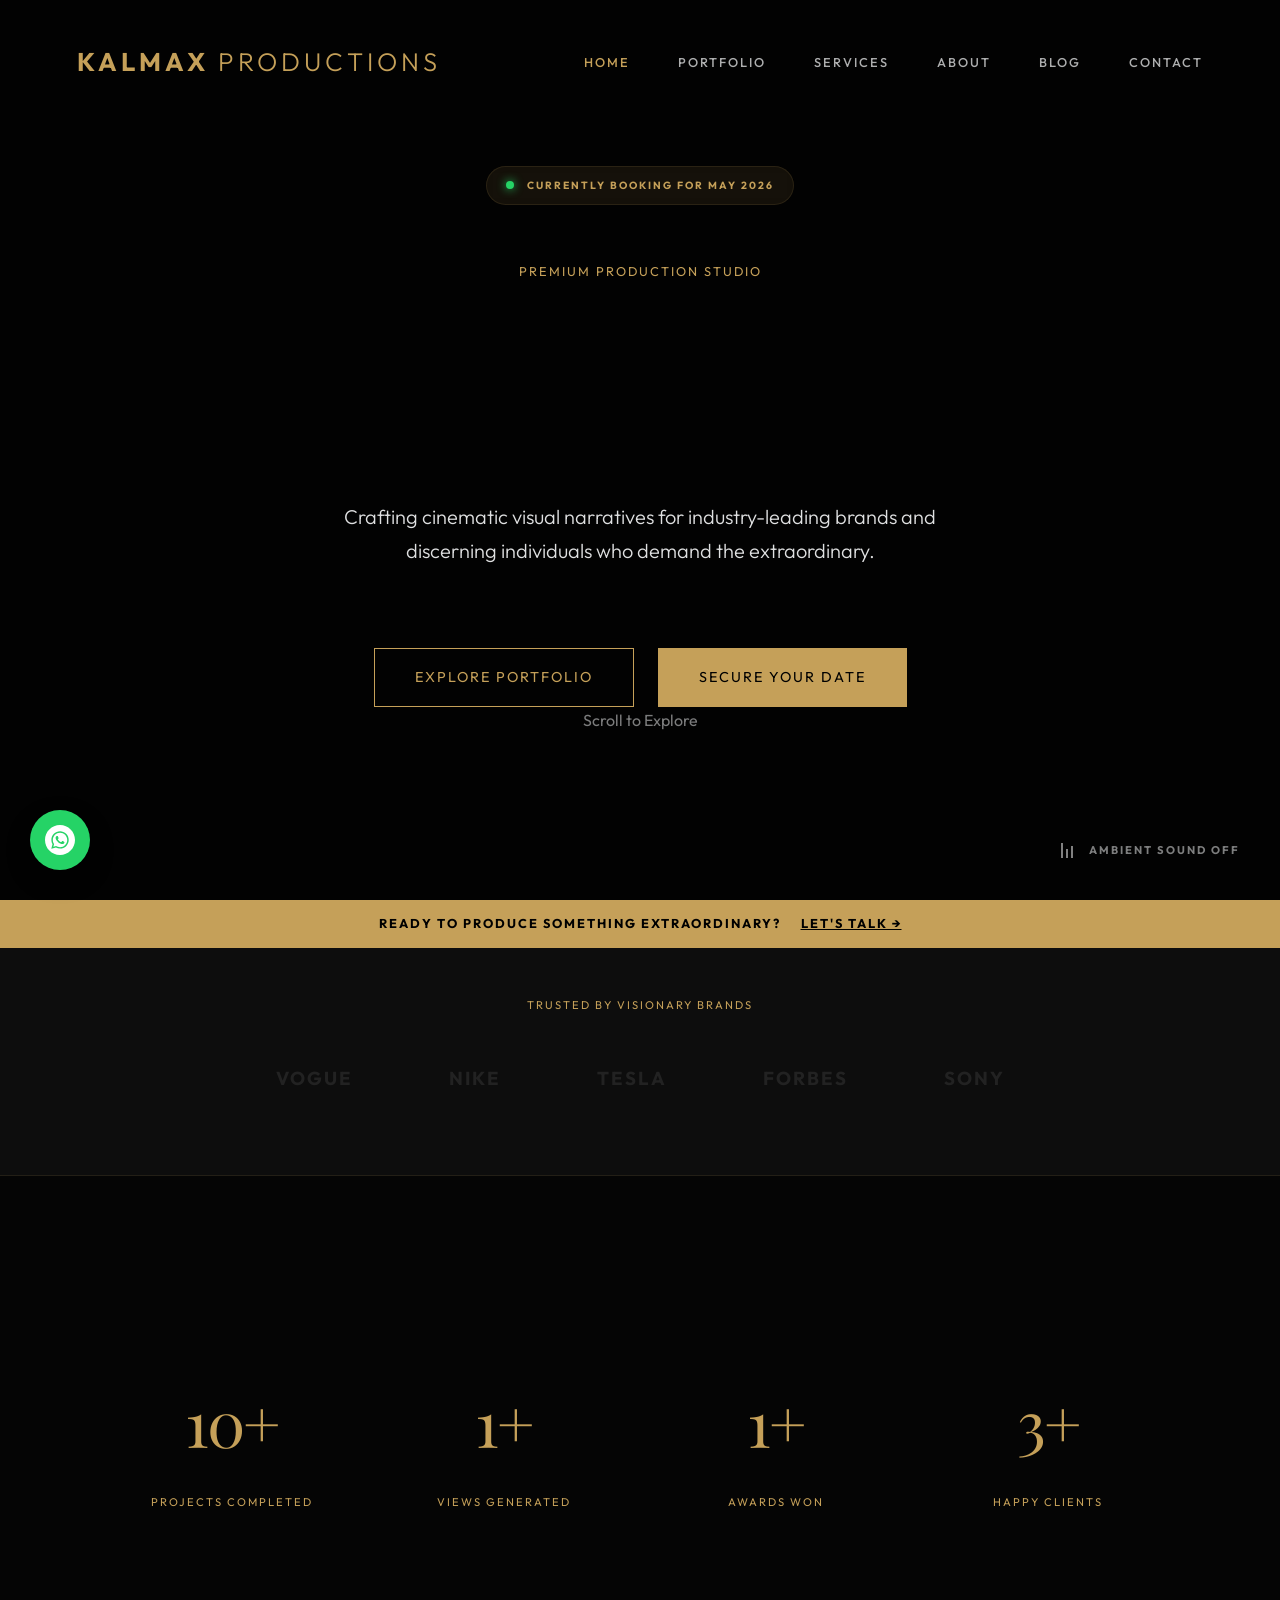
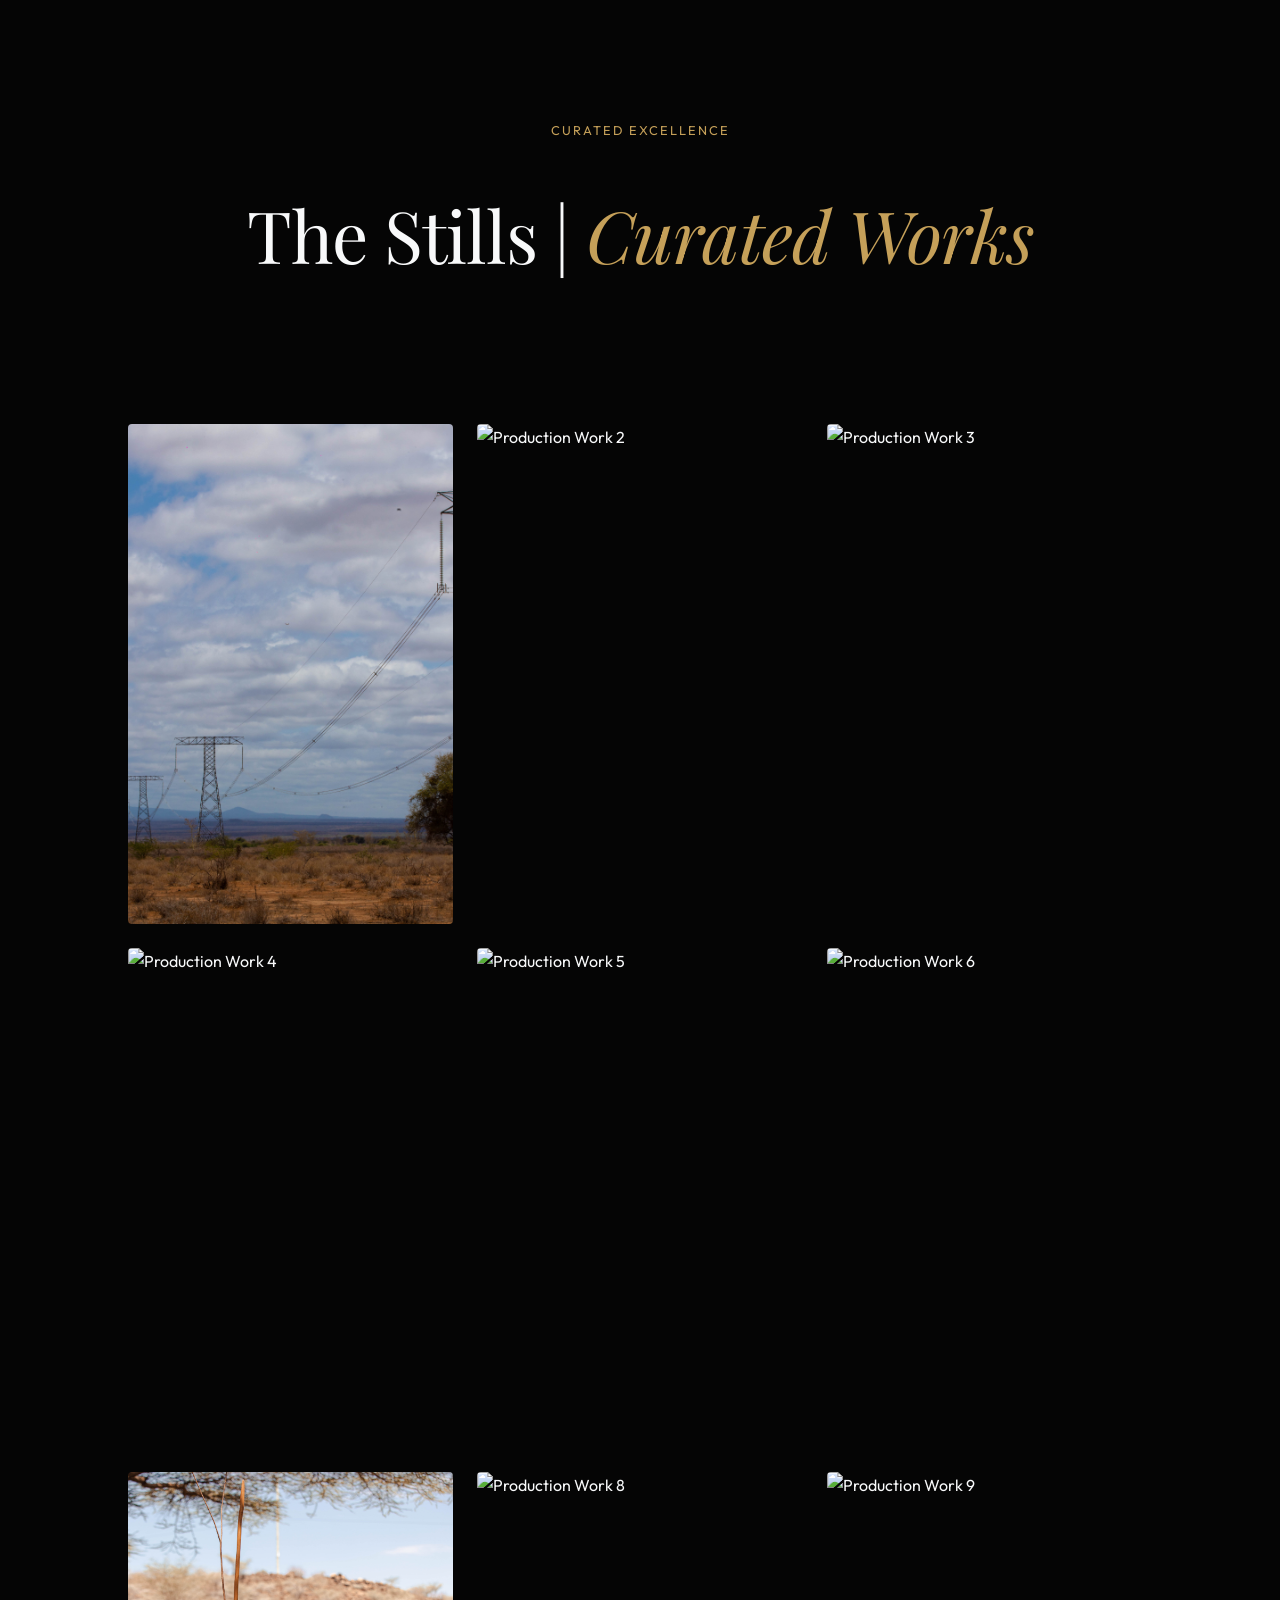
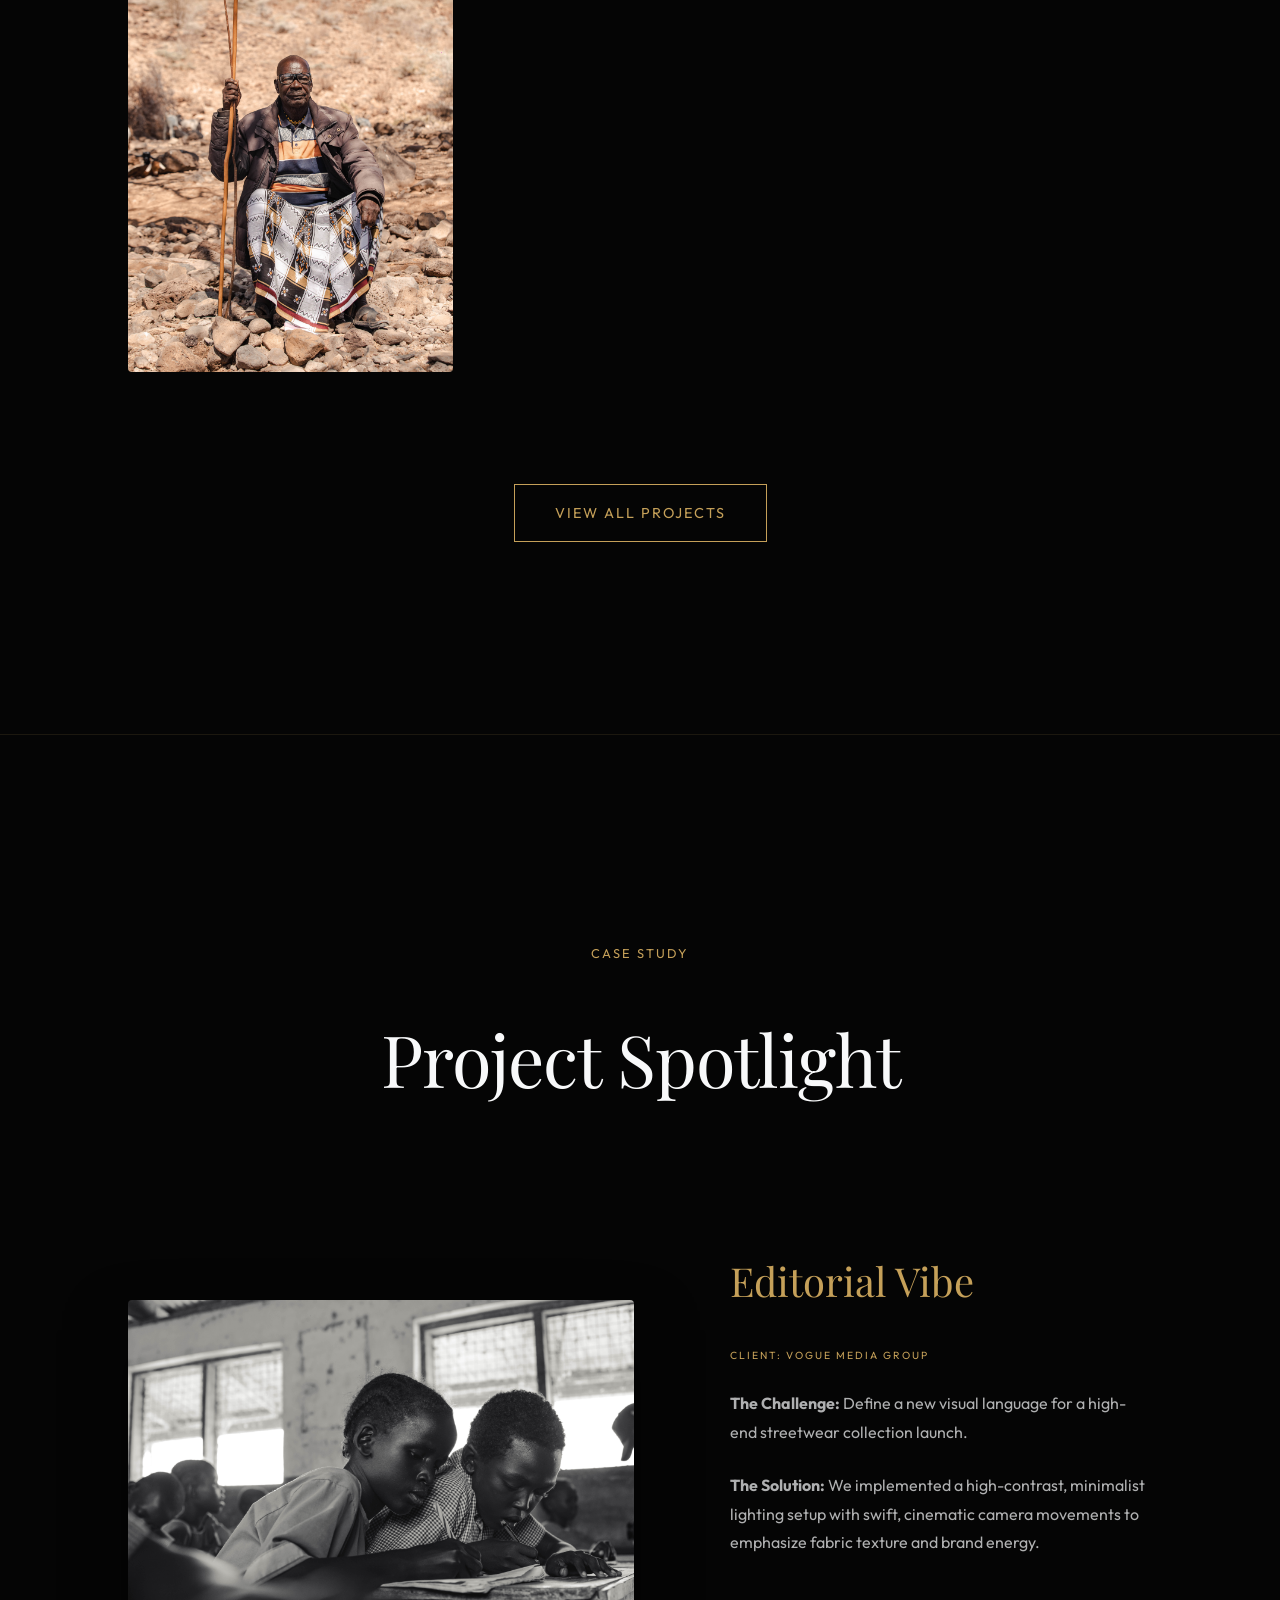
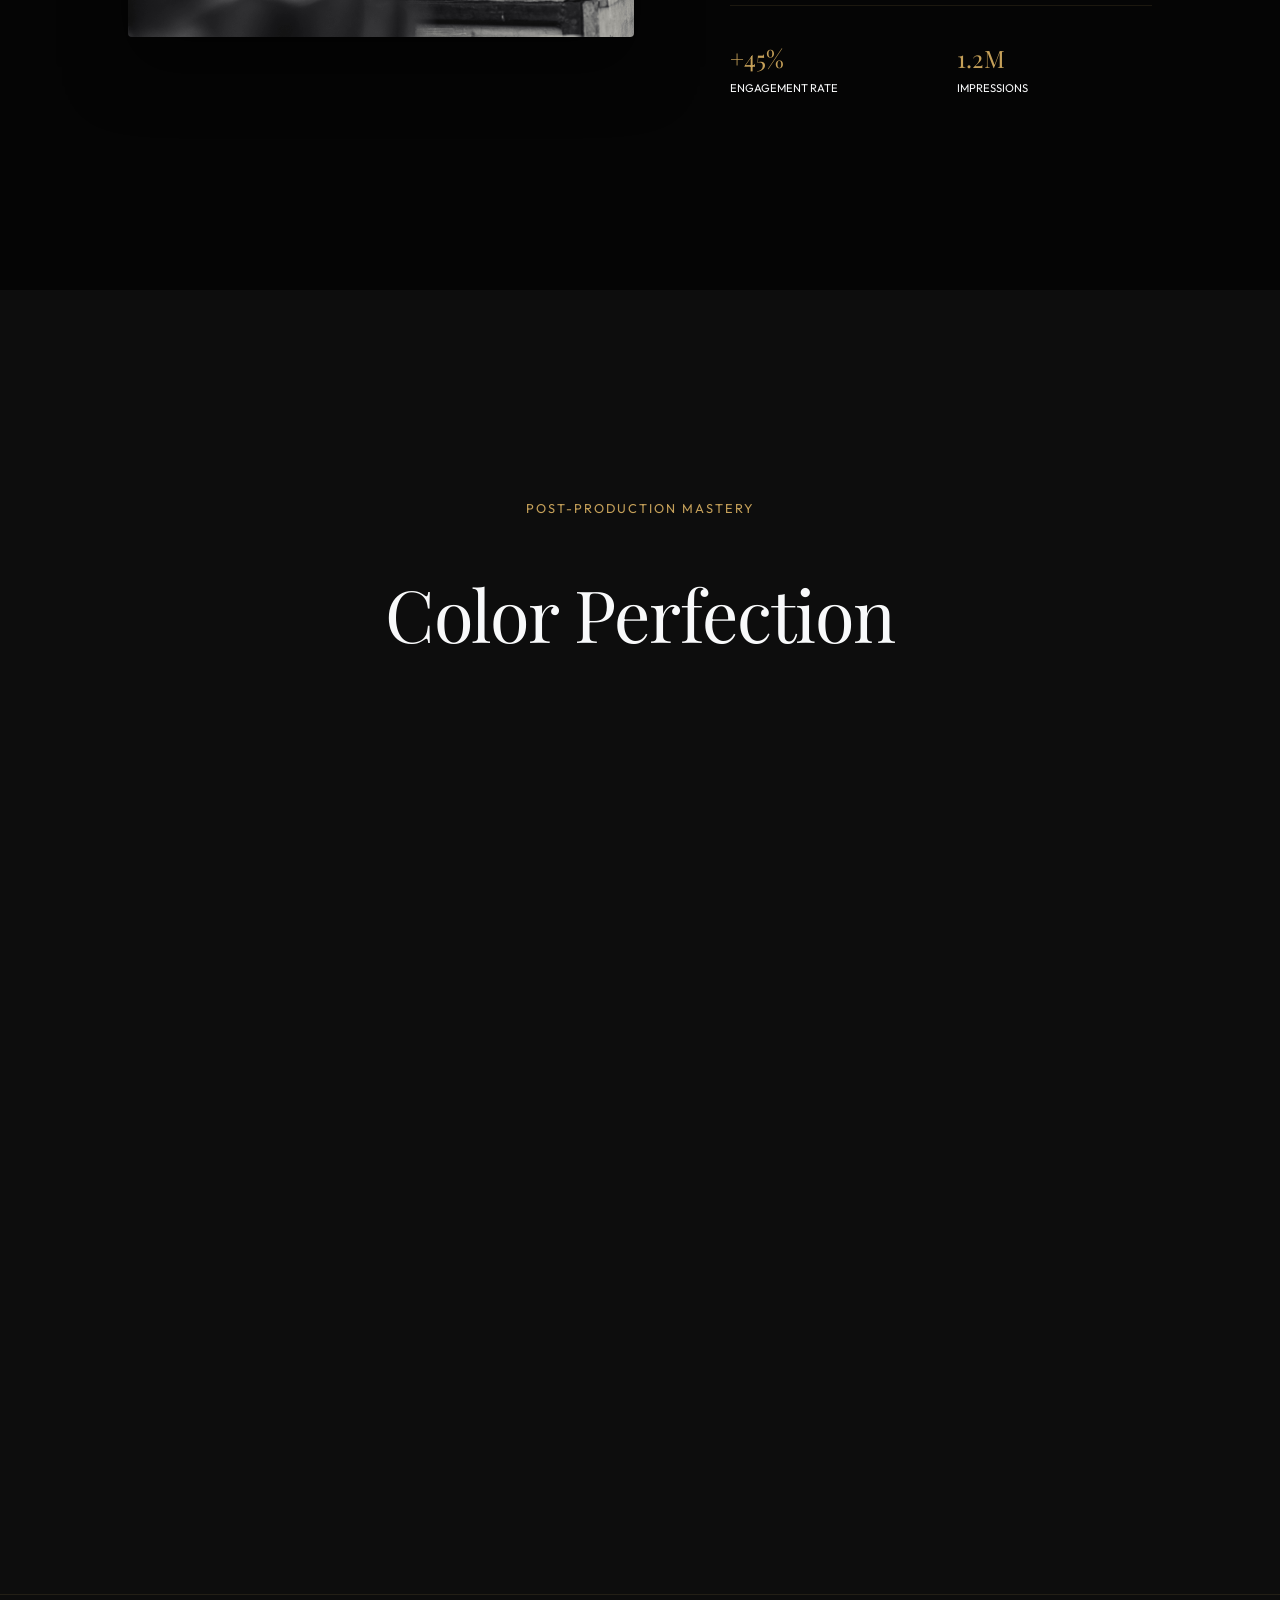
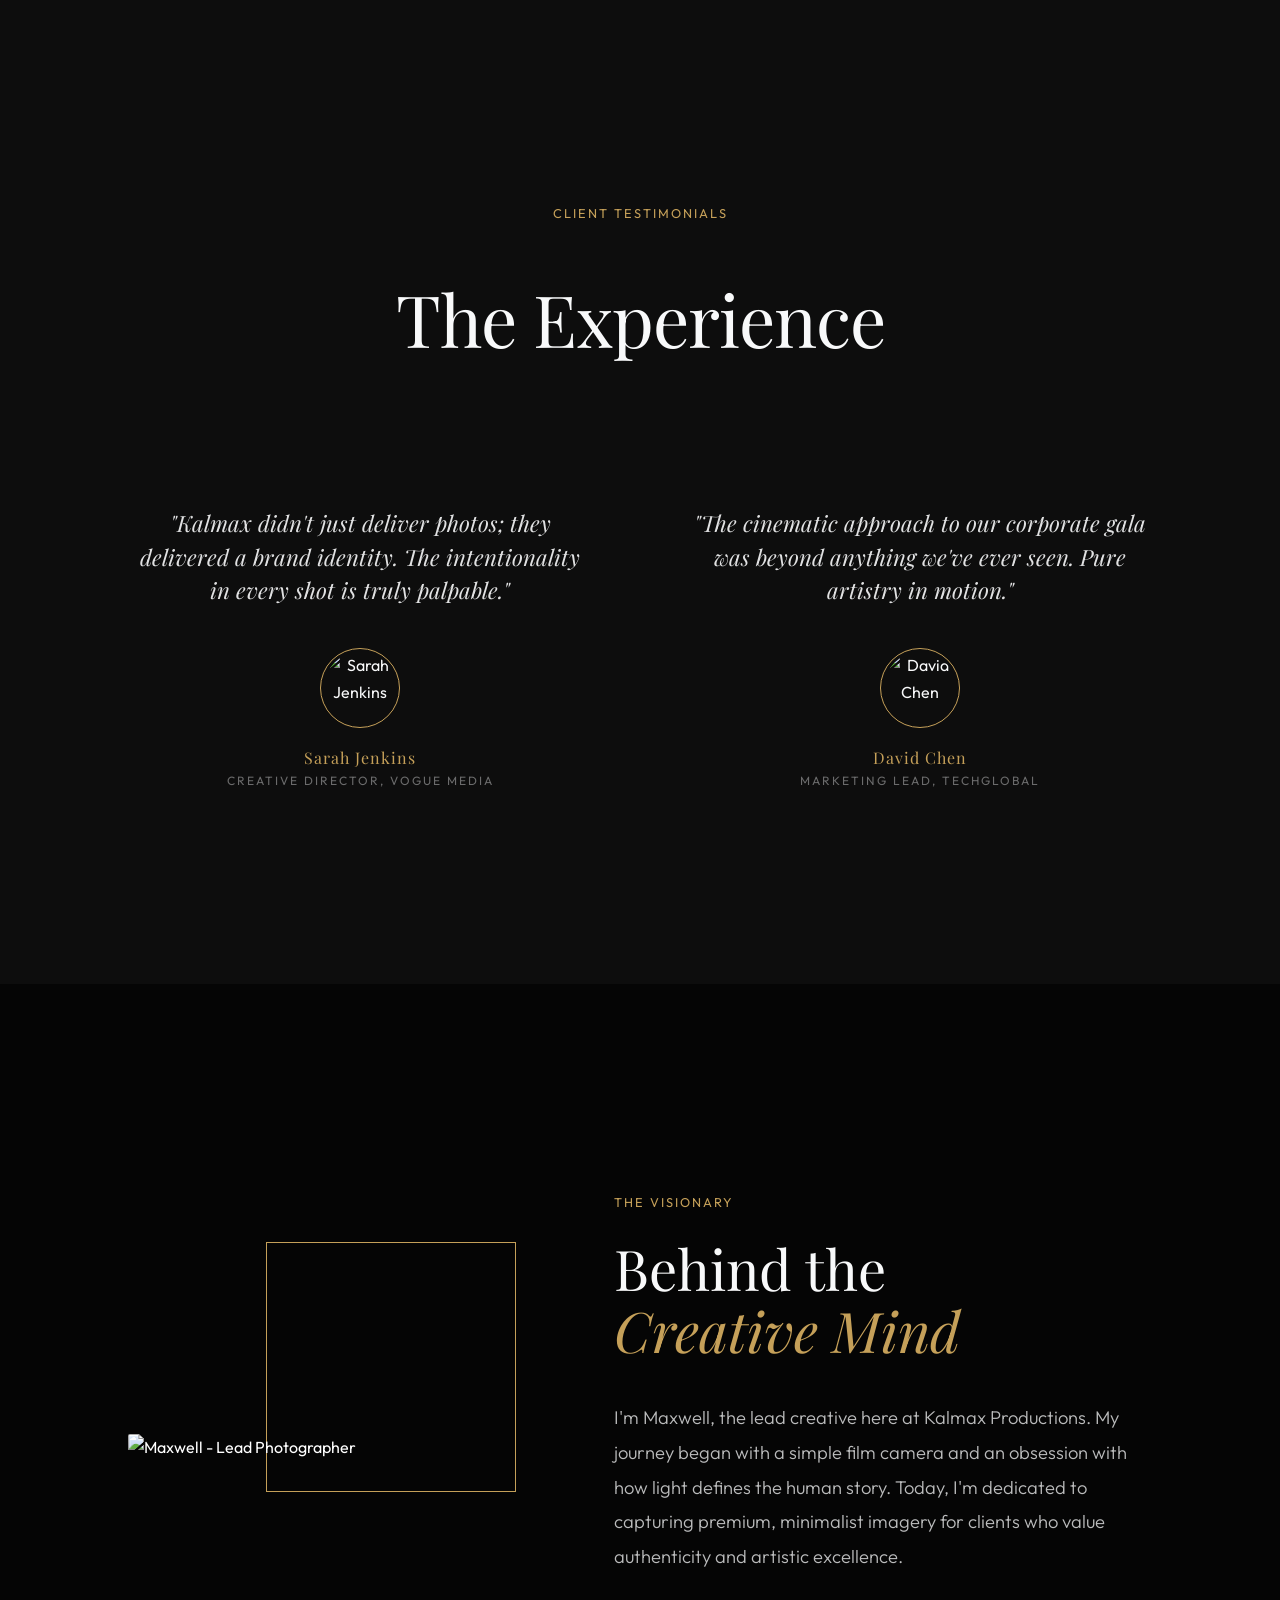
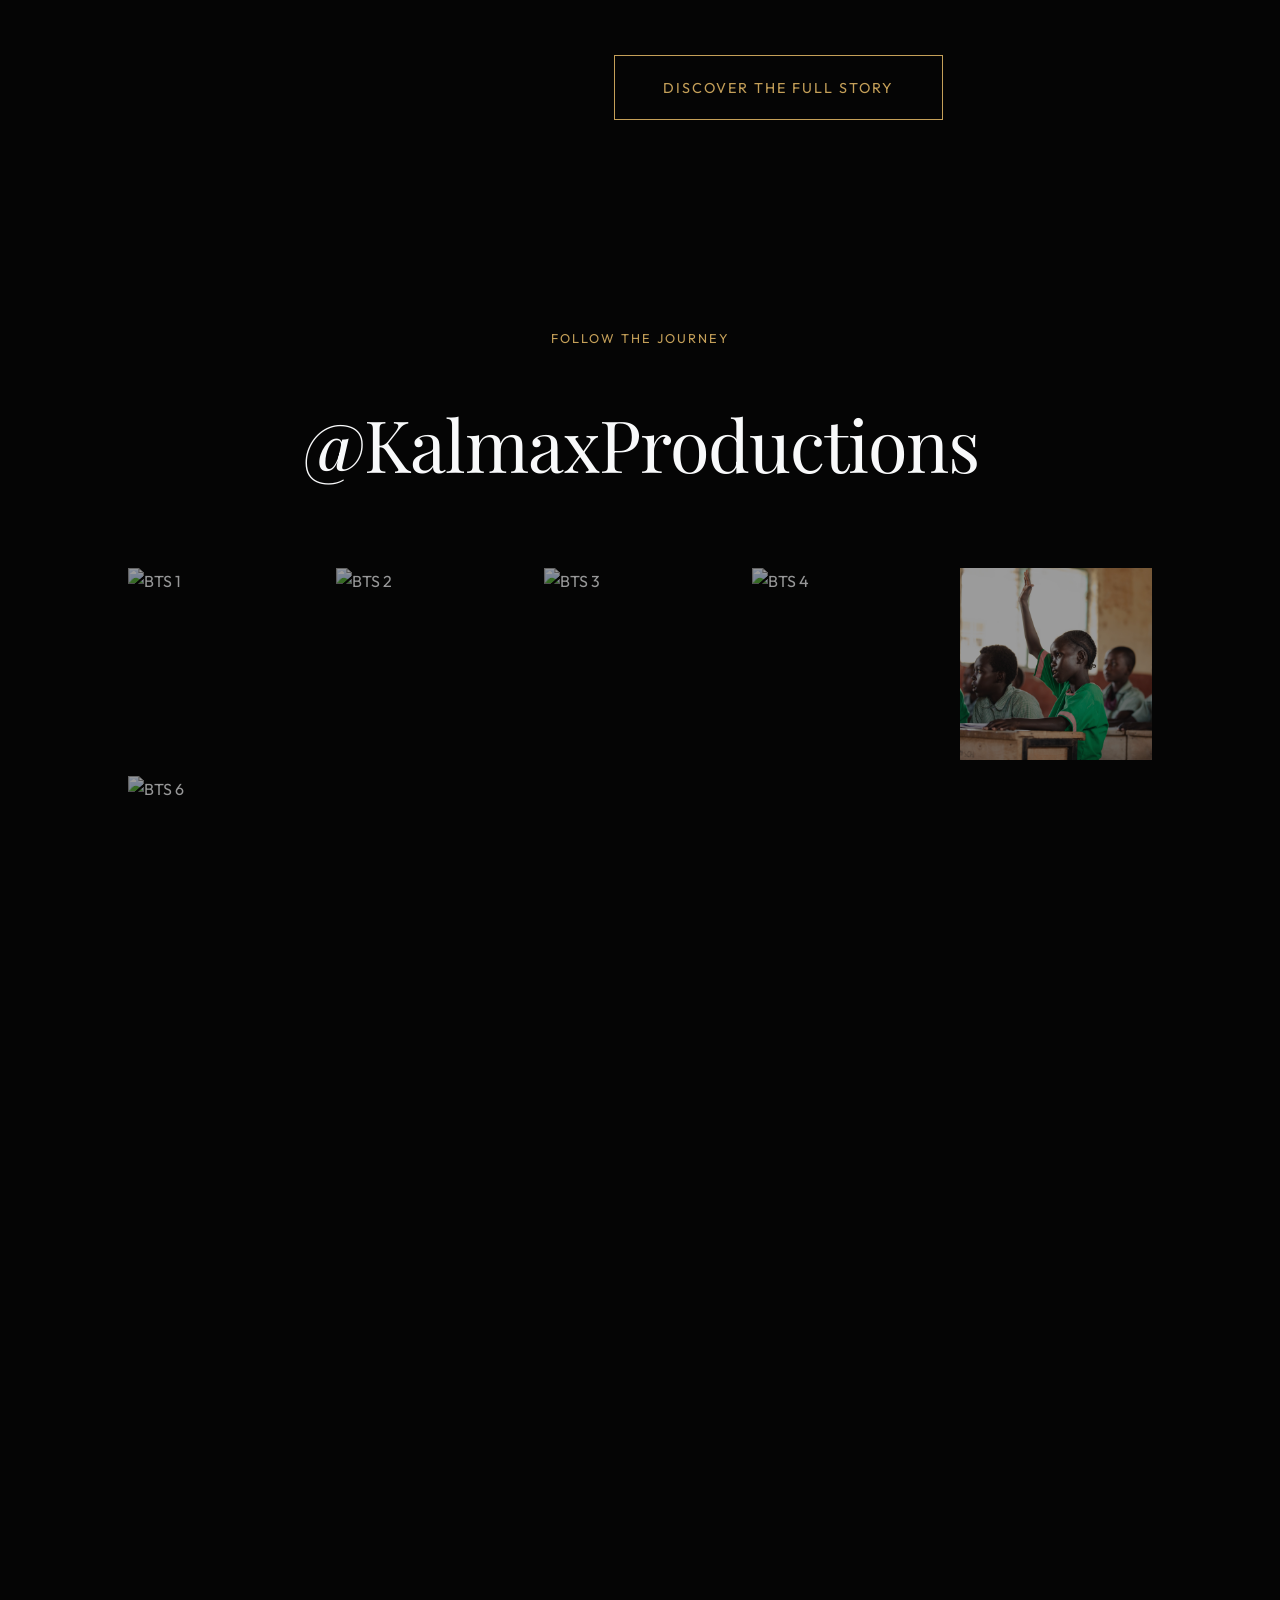
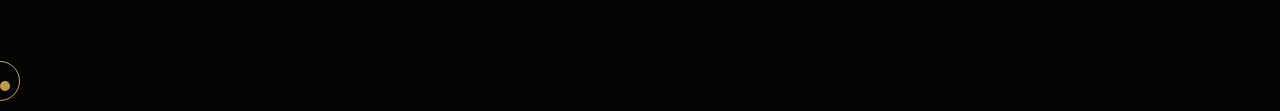
==== commit 32ae9196: "Originalized Project Spotlight: Replaced stock video with a high-end streetwear production shot from" ====
--- a/index.html
+++ b/index.html
@@ -249,10 +249,9 @@
         <h2 class="section-title">Project Spotlight</h2>
         <div style="display: flex; gap: 6rem; align-items: center; flex-wrap: wrap; max-width: 1200px; margin: 0 auto;">
             <div style="flex: 1.2; min-width: 350px;">
-                <video
-                    src="https://assets.mixkit.co/videos/preview/mixkit-fashion-model-posing-in-a-photo-studio-4171-large.mp4"
-                    autoplay loop muted playsinline
-                    style="width: 100%; border-radius: 4px; box-shadow: 0 30px 60px rgba(0,0,0,0.5);"></video>
+                <img src="assets/T32A8014.jpg" 
+                    alt="Editorial Vibe Spotlight"
+                    style="width: 100%; border-radius: 4px; box-shadow: 0 30px 60px rgba(0,0,0,0.5);">
             </div>
             <div style="flex: 1; min-width: 350px;">
                 <h3 style="font-size: 2.5rem; margin-bottom: 2rem; color: var(--accent-color);">Editorial Vibe</h3>
--- a/style.css
+++ b/style.css
@@ -783,3 +783,66 @@
 .ba-handle {
     pointer-events: none; /* Let the container handle the drag */
 }
+
+/* FLOATING WIDGET SEPARATION */
+.whatsapp-float {
+    position: fixed;
+    bottom: 30px;
+    left: 30px; /* Moved to left to separate from Formbutton */
+    background: #25D366;
+    color: #fff;
+    width: 60px;
+    height: 60px;
+    border-radius: 50%;
+    display: flex;
+    justify-content: center;
+    align-items: center;
+    box-shadow: 0 10px 25px rgba(0,0,0,0.3);
+    z-index: 1000;
+    transition: 0.3s cubic-bezier(0.16, 1, 0.3, 1);
+    text-decoration: none;
+}
+
+.whatsapp-float:hover {
+    transform: scale(1.1) rotate(5deg);
+    background: #128C7E;
+}
+
+.whatsapp-float svg {
+    width: 30px;
+    height: 30px;
+    fill: #fff;
+}
+
+.whatsapp-text {
+    position: absolute;
+    left: 70px;
+    background: #fff;
+    color: #000;
+    padding: 0.5rem 1rem;
+    border-radius: 4px;
+    font-size: 0.75rem;
+    font-weight: 700;
+    white-space: nowrap;
+    opacity: 0;
+    transform: translateX(-10px);
+    pointer-events: none;
+    transition: 0.3s;
+    box-shadow: 0 5px 15px rgba(0,0,0,0.2);
+}
+
+.whatsapp-float:hover .whatsapp-text {
+    opacity: 1;
+    transform: translateX(0);
+}
+
+/* Responsive adjustment for mobile */
+@media (max-width: 768px) {
+    .whatsapp-float {
+        bottom: 20px;
+        left: 20px;
+        width: 50px;
+        height: 50px;
+    }
+    .whatsapp-text { display: none; }
+}
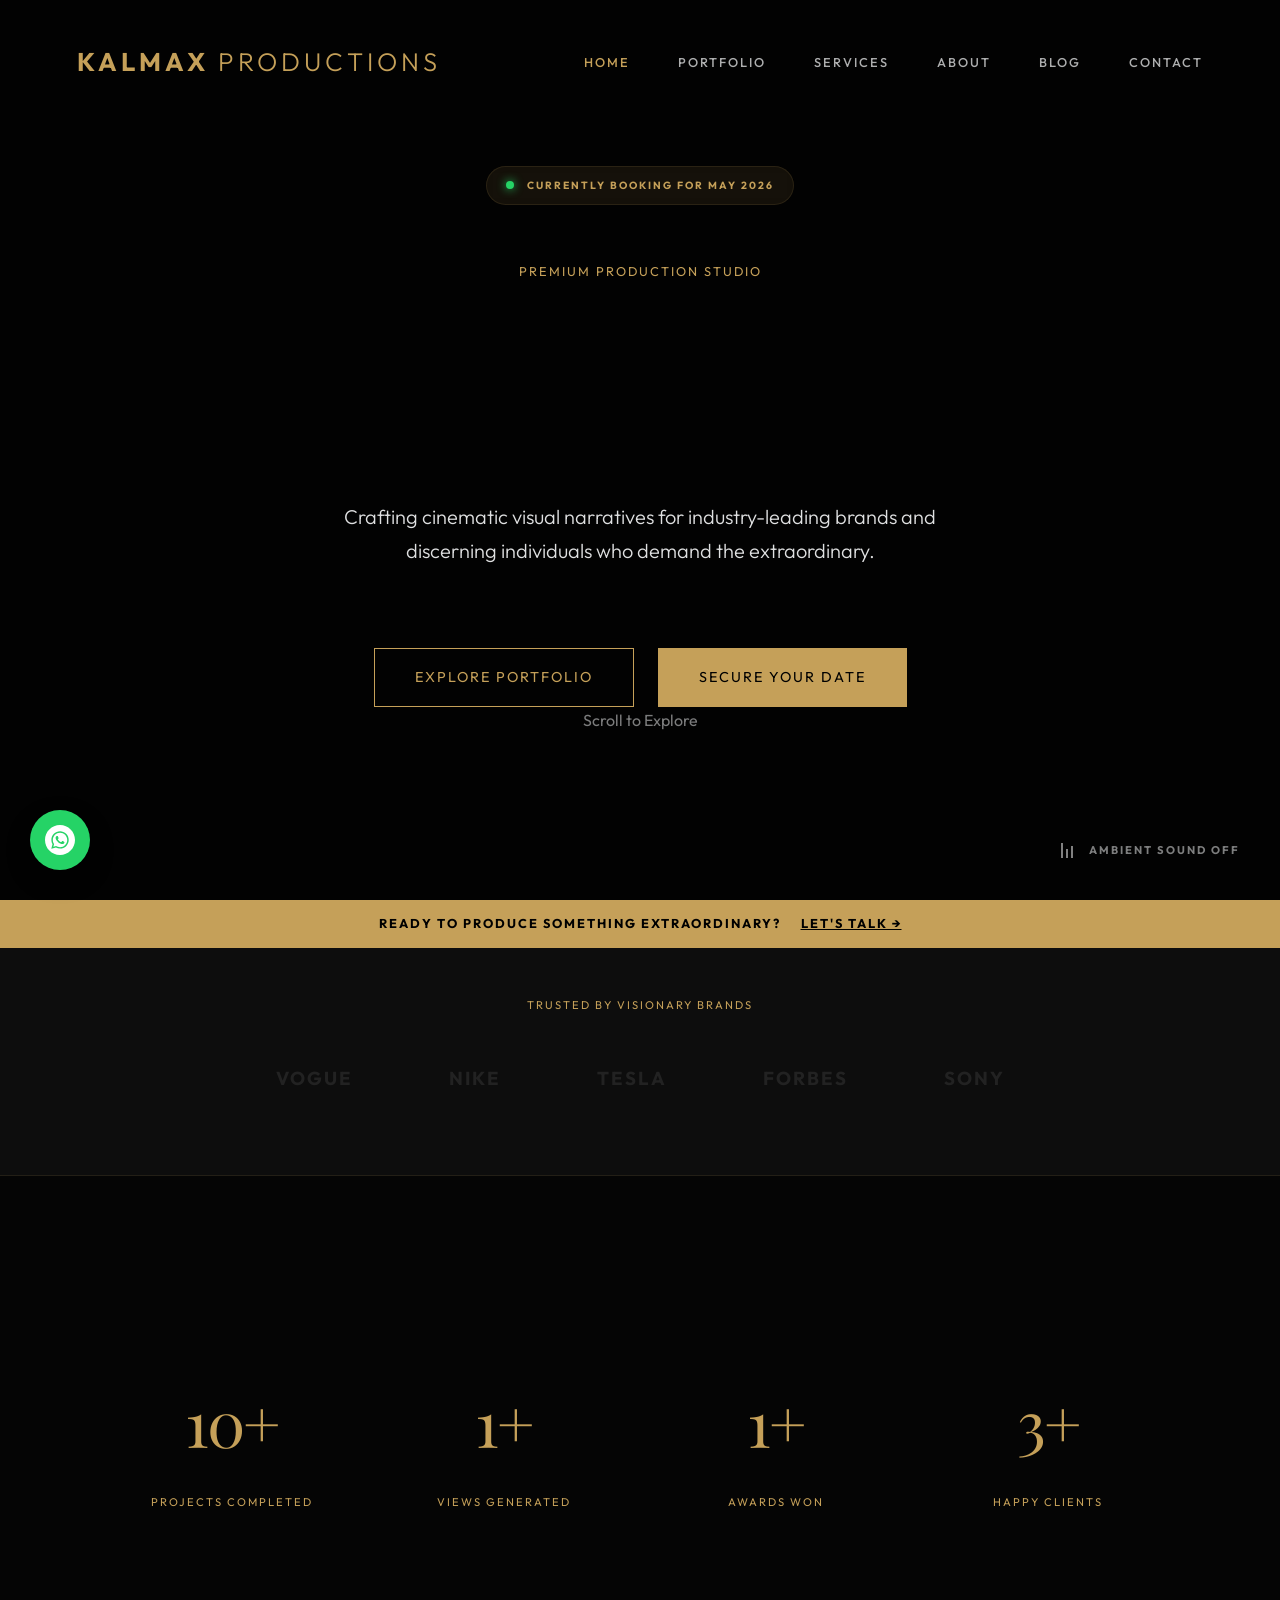
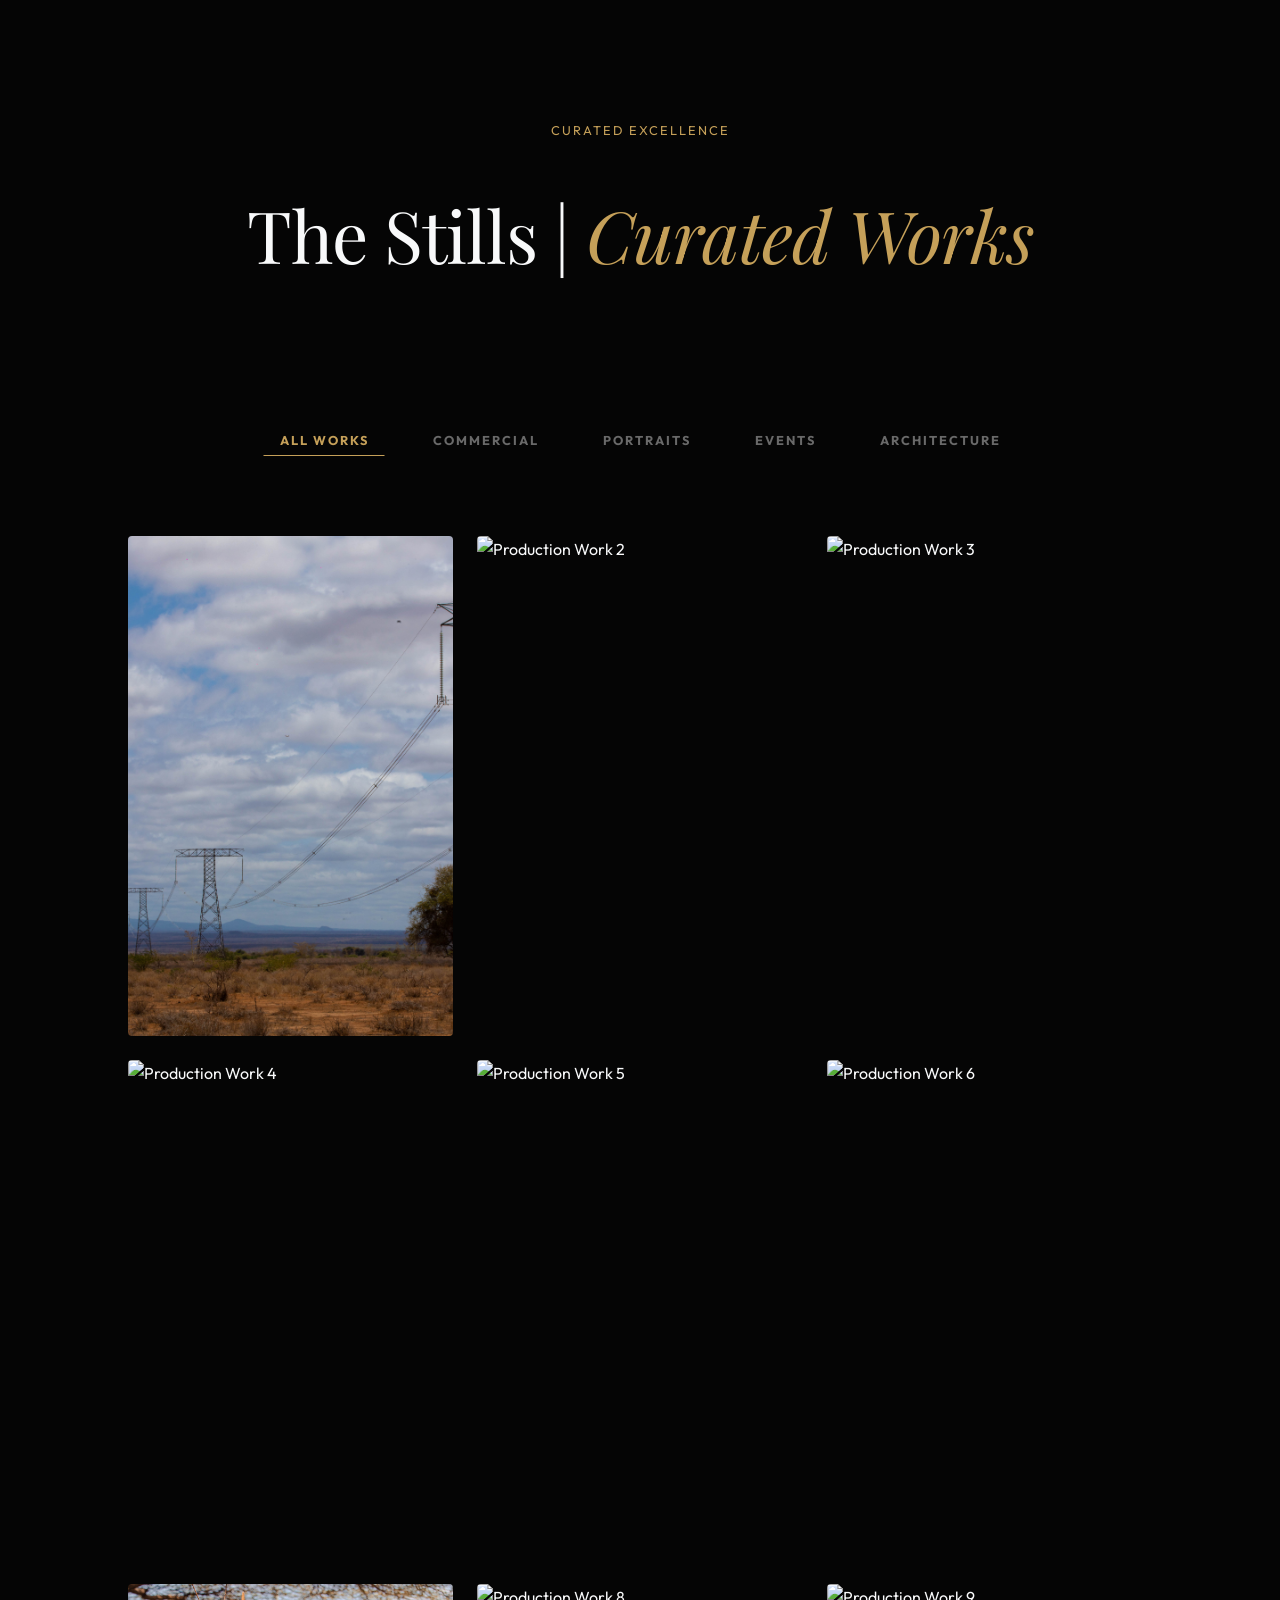
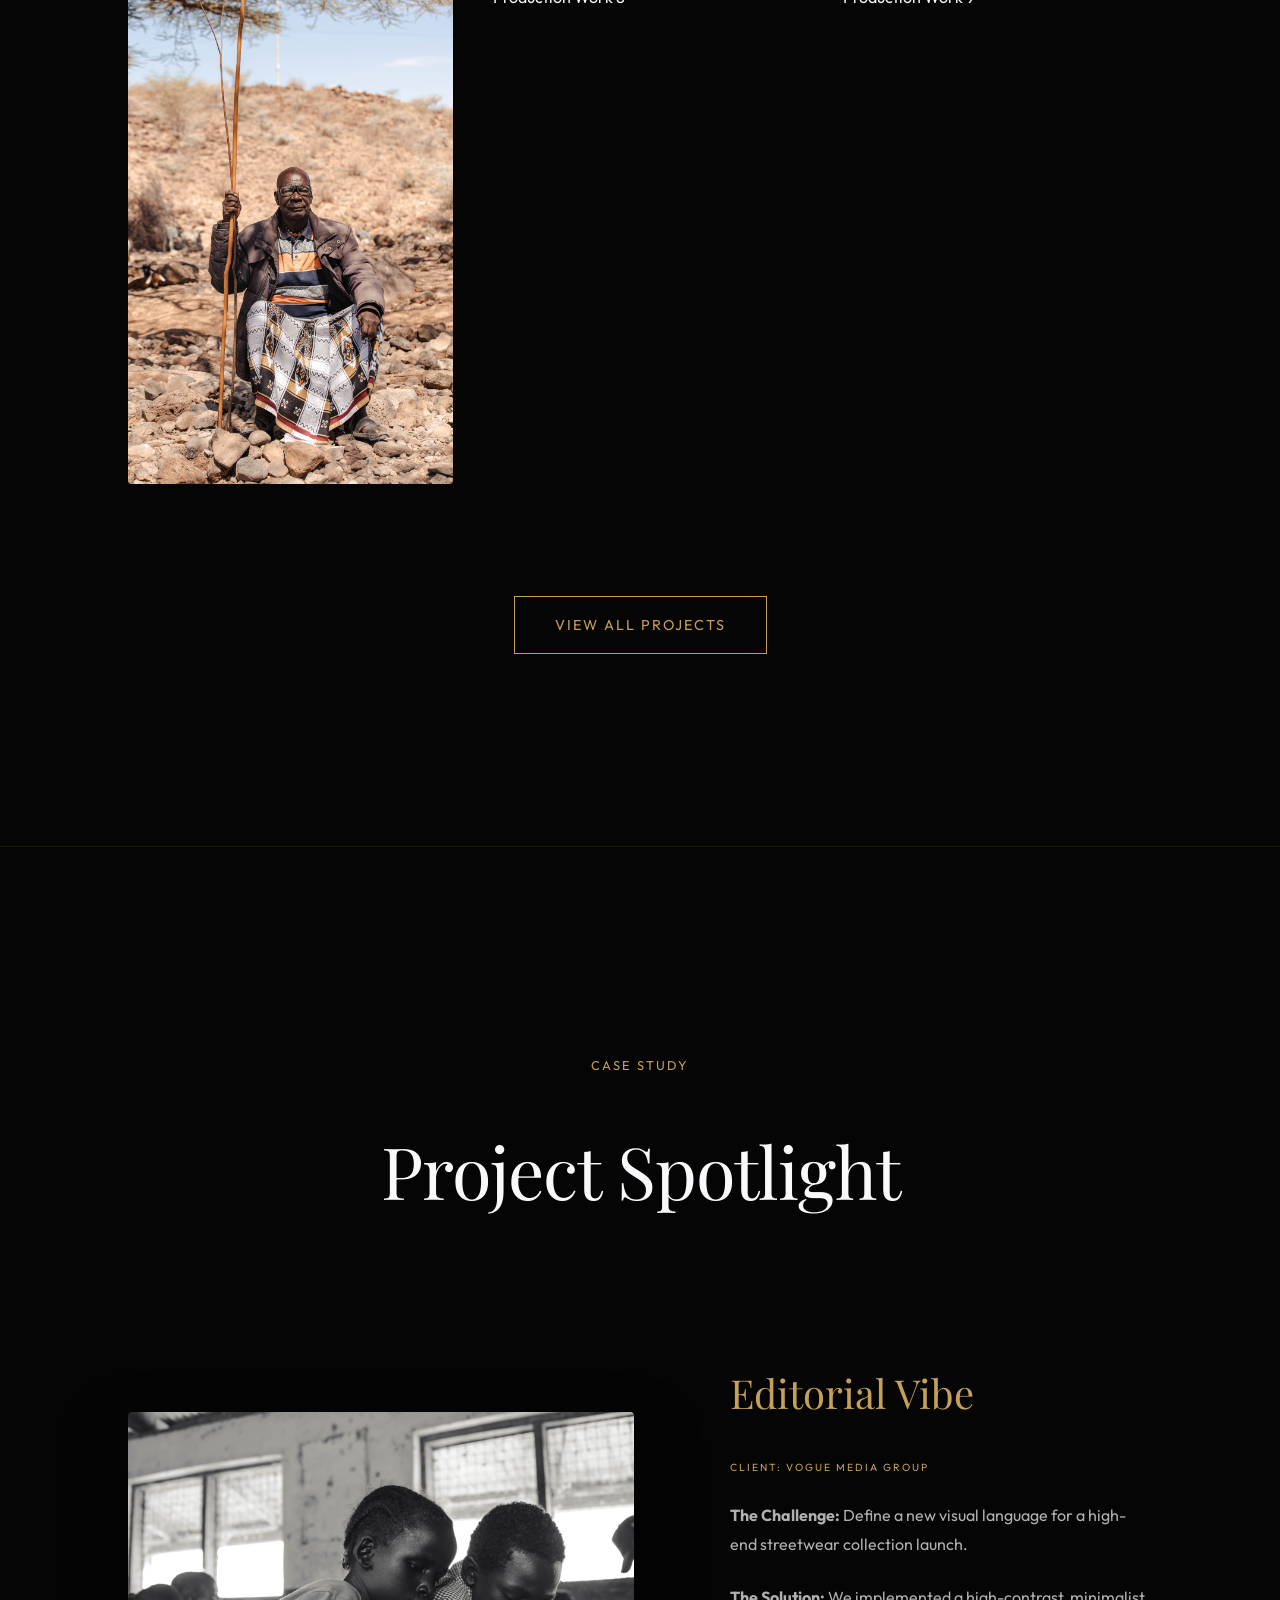
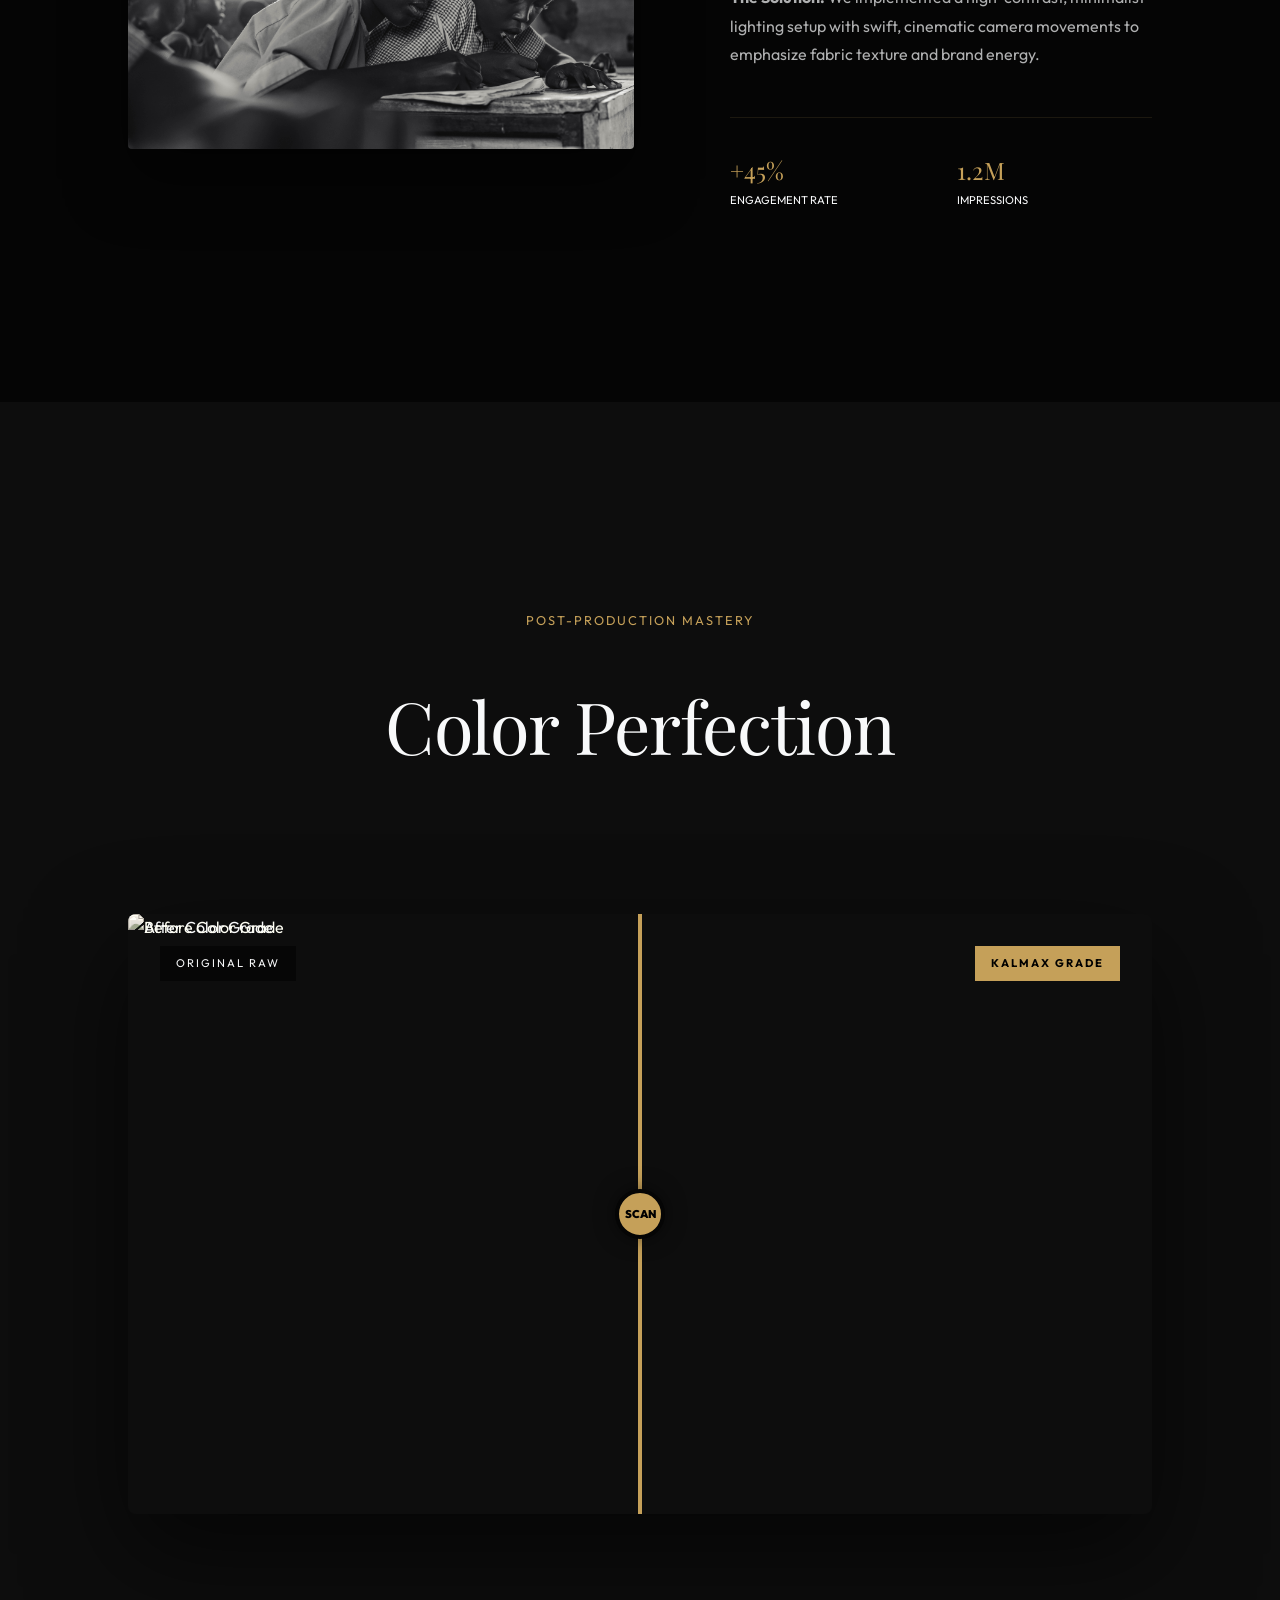
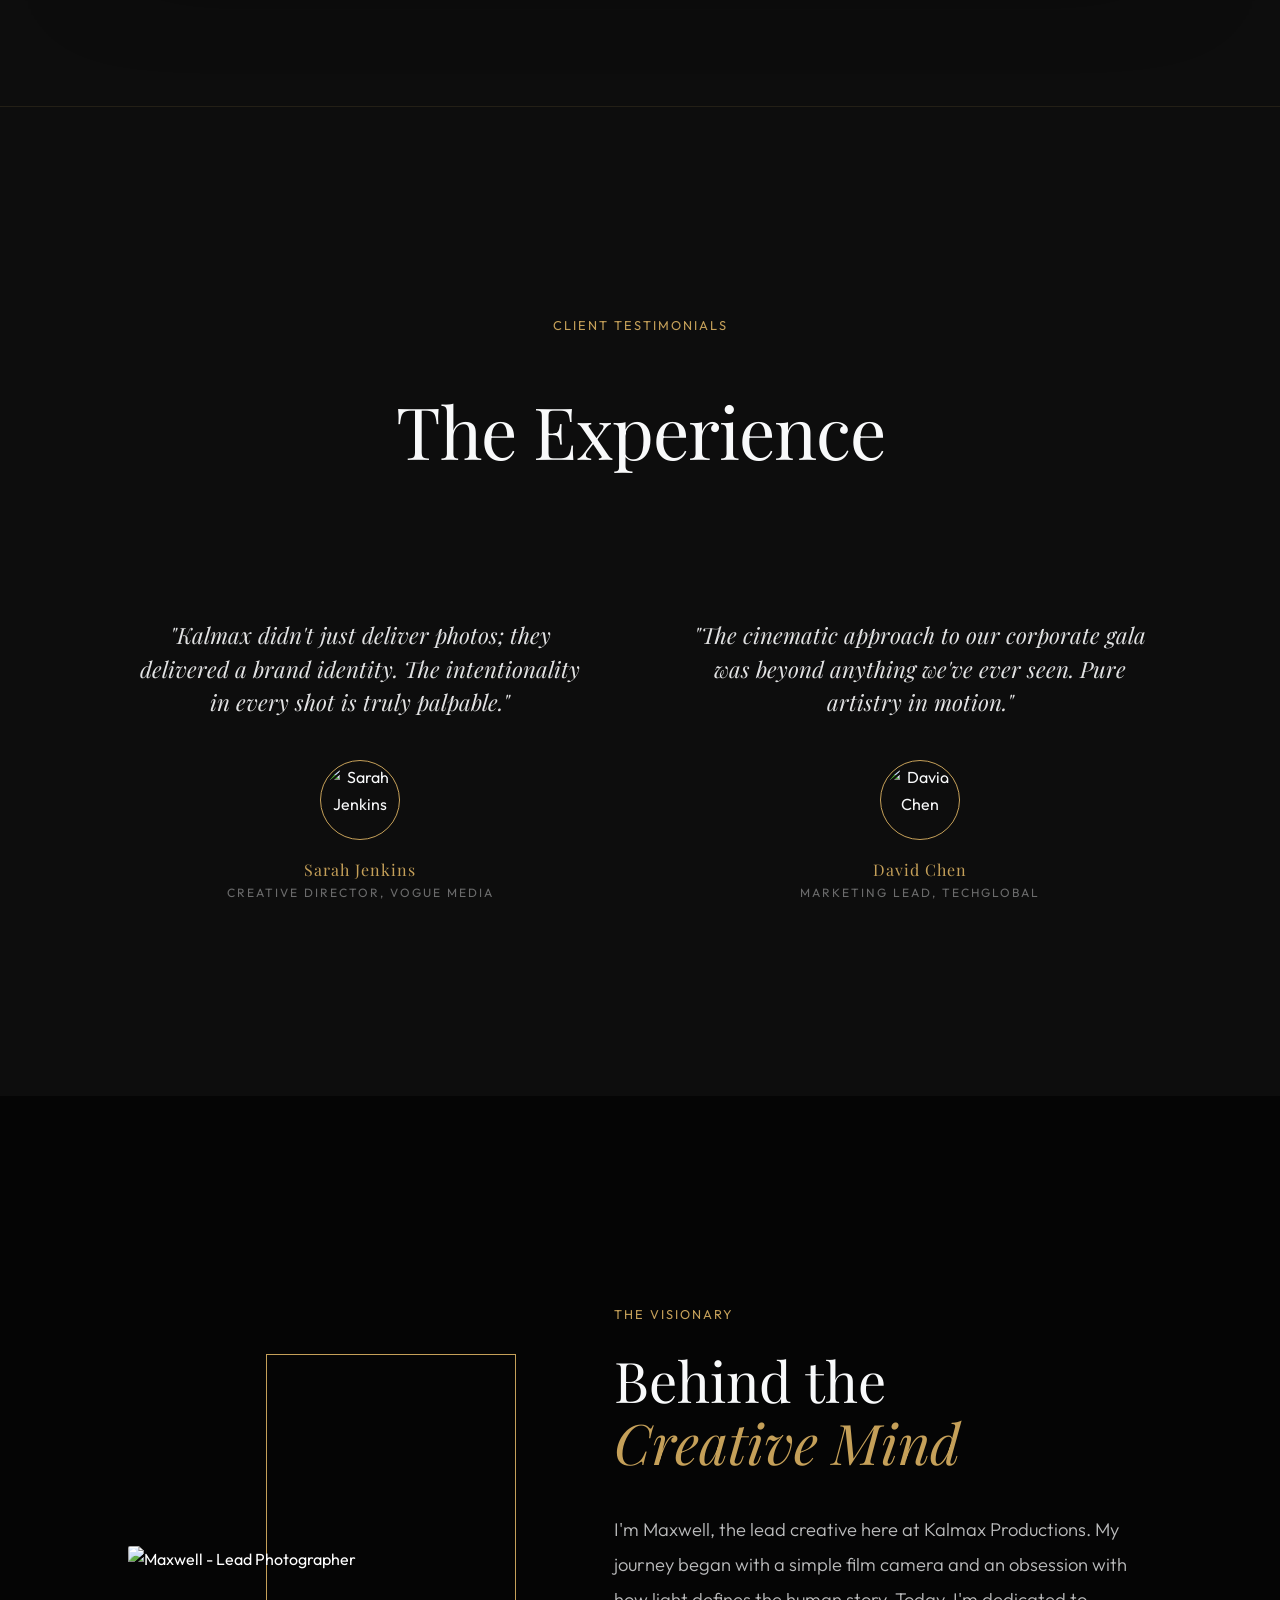
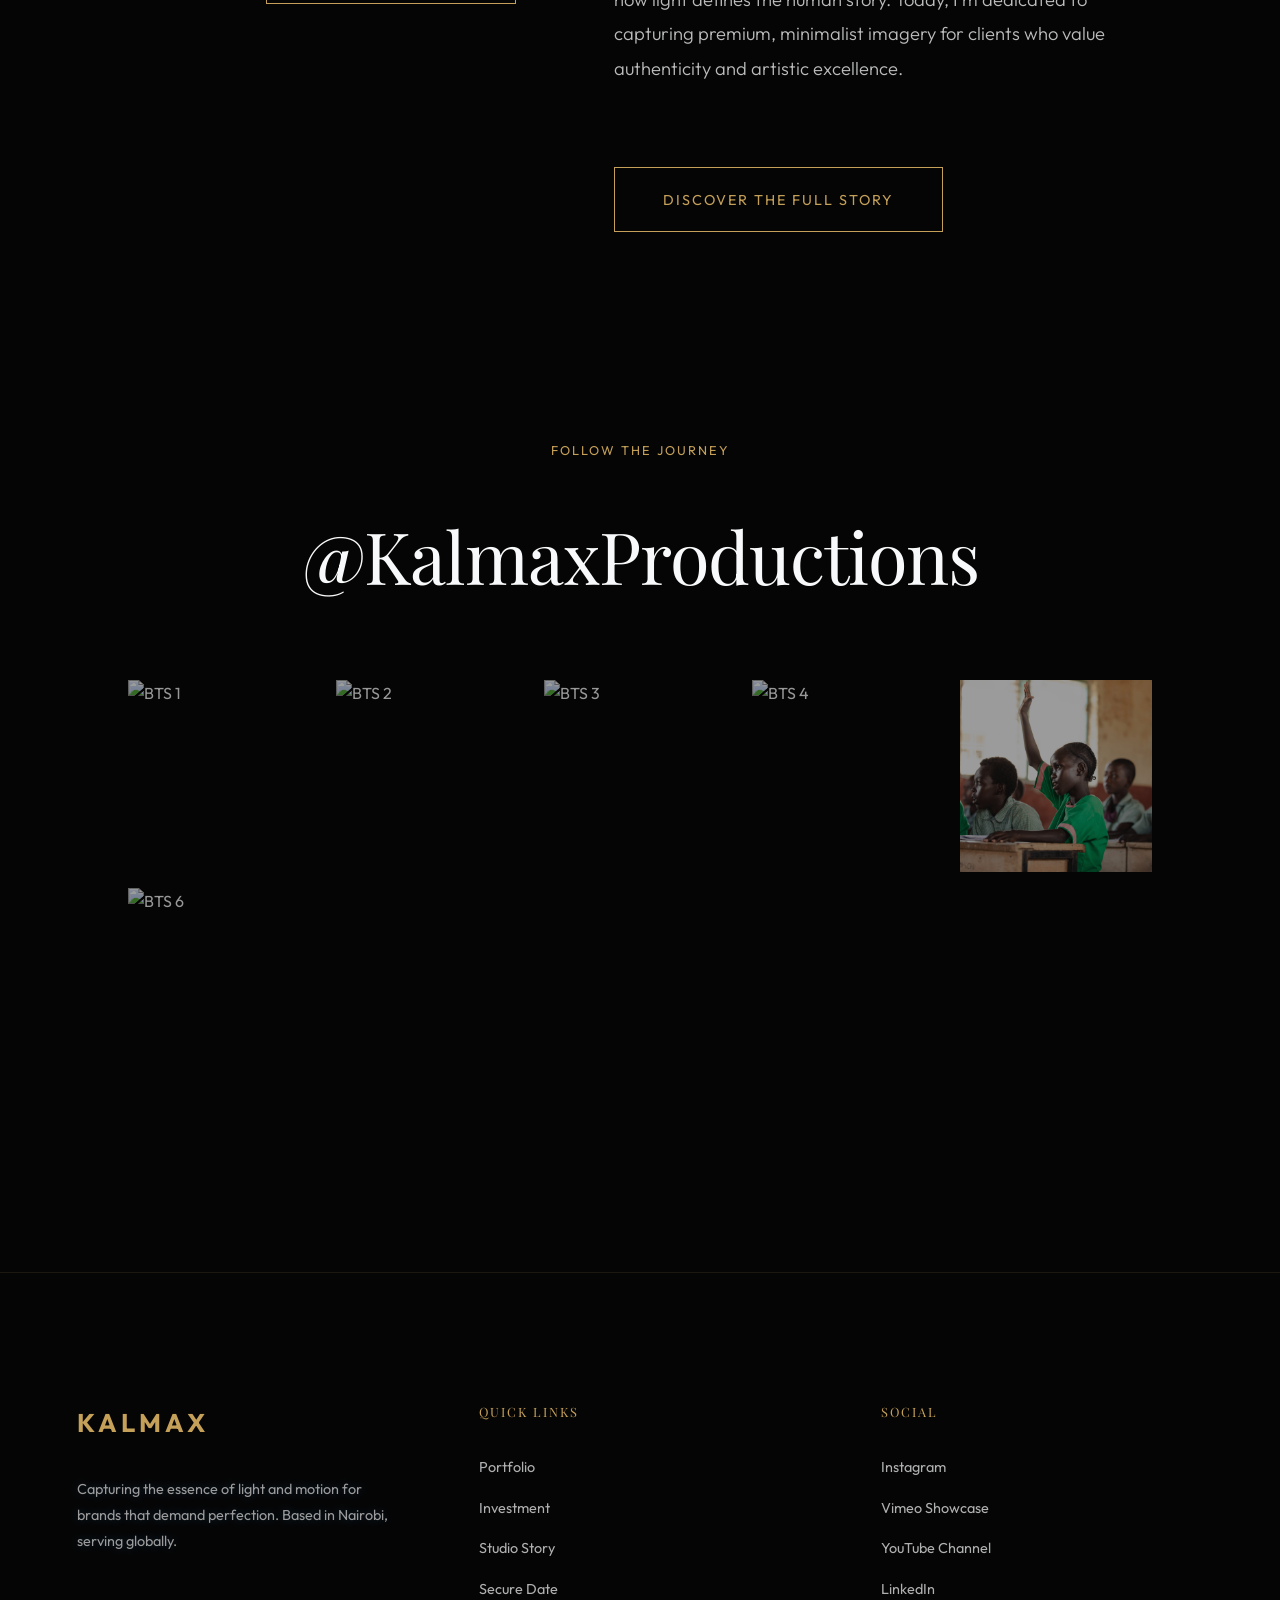
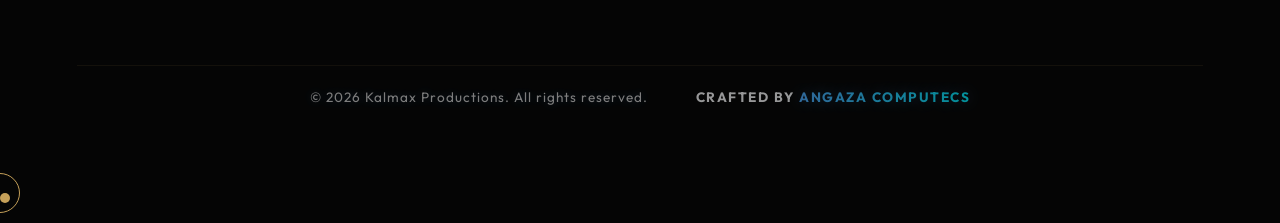
==== commit b0a0732a: "Interactive Portfolio: Added category filtering (All, Commercial, Portraits, Events, Architecture) t" ====
--- a/index.html
+++ b/index.html
@@ -155,8 +155,18 @@
     <section class="section-padding" style="padding-top: 0;">
         <p class="page-description" style="text-align: center; margin-bottom: 2rem;">Curated Excellence</p>
         <h2 class="section-title">The Stills | <span class="accent-serif-italic">Curated Works</span></h2>
-        <div class="portfolio-grid">
-            <div class="portfolio-item">
+        
+        <!-- Filter UI -->
+        <div class="filter-controls" style="display: flex; justify-content: center; gap: 2rem; margin-bottom: 5rem; flex-wrap: wrap;">
+            <button class="filter-btn active" data-filter="all">All Works</button>
+            <button class="filter-btn" data-filter="commercial">Commercial</button>
+            <button class="filter-btn" data-filter="portraits">Portraits</button>
+            <button class="filter-btn" data-filter="events">Events</button>
+            <button class="filter-btn" data-filter="architecture">Architecture</button>
+        </div>
+
+        <div class="portfolio-grid" id="stills-grid">
+            <div class="portfolio-item" data-category="commercial">
                 <img src="assets/T32A7872.jpg"
                     alt="Production Work 1" loading="lazy">
                 <div class="portfolio-overlay">
@@ -165,7 +175,7 @@
                     <p style="opacity: 0.7; font-size: 0.9rem;">Modern lighting and product aesthetics.</p>
                 </div>
             </div>
-            <div class="portfolio-item">
+            <div class="portfolio-item" data-category="events">
                 <img src="assets/T32A7963.jpg"
                     alt="Production Work 2" loading="lazy">
                 <div class="portfolio-overlay">
@@ -174,7 +184,7 @@
                     <p style="opacity: 0.7; font-size: 0.9rem;">Stories told from a unique perspective.</p>
                 </div>
             </div>
-            <div class="portfolio-item">
+            <div class="portfolio-item" data-category="commercial">
                 <img src="assets/T32A8089.jpg"
                     alt="Production Work 3" loading="lazy">
                 <div class="portfolio-overlay">
@@ -183,7 +193,7 @@
                     <p style="opacity: 0.7; font-size: 0.9rem;">The soul of the runway meets the street.</p>
                 </div>
             </div>
-            <div class="portfolio-item">
+            <div class="portfolio-item" data-category="portraits">
                 <img src="assets/T32A8526.jpg"
                     alt="Production Work 4" loading="lazy">
                 <div class="portfolio-overlay">
@@ -192,7 +202,7 @@
                     <p style="opacity: 0.7; font-size: 0.9rem;">Capturing the depth in every gaze.</p>
                 </div>
             </div>
-            <div class="portfolio-item">
+            <div class="portfolio-item" data-category="events">
                 <img src="assets/T32A8560.jpg"
                     alt="Production Work 5" loading="lazy">
                 <div class="portfolio-overlay">
@@ -201,7 +211,7 @@
                     <p style="opacity: 0.7; font-size: 0.9rem;">Timeless celebrations and artistic heritage.</p>
                 </div>
             </div>
-            <div class="portfolio-item">
+            <div class="portfolio-item" data-category="architecture">
                 <img src="assets/T32A8632.jpg"
                     alt="Production Work 6" loading="lazy">
                 <div class="portfolio-overlay">
@@ -210,7 +220,7 @@
                     <p style="opacity: 0.7; font-size: 0.9rem;">Geometric perfection in every structure.</p>
                 </div>
             </div>
-            <div class="portfolio-item">
+            <div class="portfolio-item" data-category="commercial">
                 <img src="assets/T32A8473.jpg"
                     alt="Production Work 7" loading="lazy">
                 <div class="portfolio-overlay">
@@ -219,7 +229,7 @@
                     <p style="opacity: 0.7; font-size: 0.9rem;">Where shadows tell the story.</p>
                 </div>
             </div>
-            <div class="portfolio-item">
+            <div class="portfolio-item" data-category="commercial">
                 <img src="assets/T32A8240.jpg"
                     alt="Production Work 8" loading="lazy">
                 <div class="portfolio-overlay">
@@ -228,7 +238,7 @@
                     <p style="opacity: 0.7; font-size: 0.9rem;">High-tech visuals for high-end brands.</p>
                 </div>
             </div>
-            <div class="portfolio-item">
+            <div class="portfolio-item" data-category="architecture">
                 <img src="assets/T32A8592.jpg"
                     alt="Production Work 9" loading="lazy">
                 <div class="portfolio-overlay">
--- a/style.css
+++ b/style.css
@@ -764,6 +764,72 @@
     100% { transform: scale(1); opacity: 1; }
 }
 
+
+/* FILTER UI STYLING */
+.filter-controls {
+    margin-bottom: 5rem;
+}
+
+.filter-btn {
+    background: transparent;
+    border: none;
+    color: #fff;
+    font-family: var(--main-font);
+    font-size: 0.8rem;
+    font-weight: 700;
+    text-transform: uppercase;
+    letter-spacing: 2px;
+    cursor: pointer;
+    padding: 0.5rem 1rem;
+    opacity: 0.4;
+    transition: 0.4s cubic-bezier(0.16, 1, 0.3, 1);
+    position: relative;
+}
+
+.filter-btn::after {
+    content: '';
+    position: absolute;
+    bottom: 0; left: 50%;
+    width: 0; height: 1px;
+    background: var(--accent-color);
+    transition: 0.4s cubic-bezier(0.16, 1, 0.3, 1);
+    transform: translateX(-50%);
+}
+
+.filter-btn:hover, .filter-btn.active {
+    opacity: 1;
+    color: var(--accent-color);
+}
+
+.filter-btn.active::after {
+    width: 100%;
+}
+
+.portfolio-item {
+    transition: transform 0.6s cubic-bezier(0.16, 1, 0.3, 1), opacity 0.6s cubic-bezier(0.16, 1, 0.3, 1);
+}
+
+.portfolio-item.hide-item {
+    display: none;
+}
+
+.portfolio-item.fade-out {
+    opacity: 0;
+    transform: scale(0.95);
+    pointer-events: none;
+}
+
+.portfolio-item.fade-in {
+    opacity: 1;
+    transform: scale(1);
+    animation: portfolioFadeIn 0.8s cubic-bezier(0.16, 1, 0.3, 1) forwards;
+}
+
+@keyframes portfolioFadeIn {
+    from { opacity: 0; transform: scale(0.95) translateY(20px); }
+    to { opacity: 1; transform: scale(1) translateY(0); }
+}
+
 /* BEFORE/AFTER SLIDER FIXES */
 .ba-before img {
     max-width: none !important;
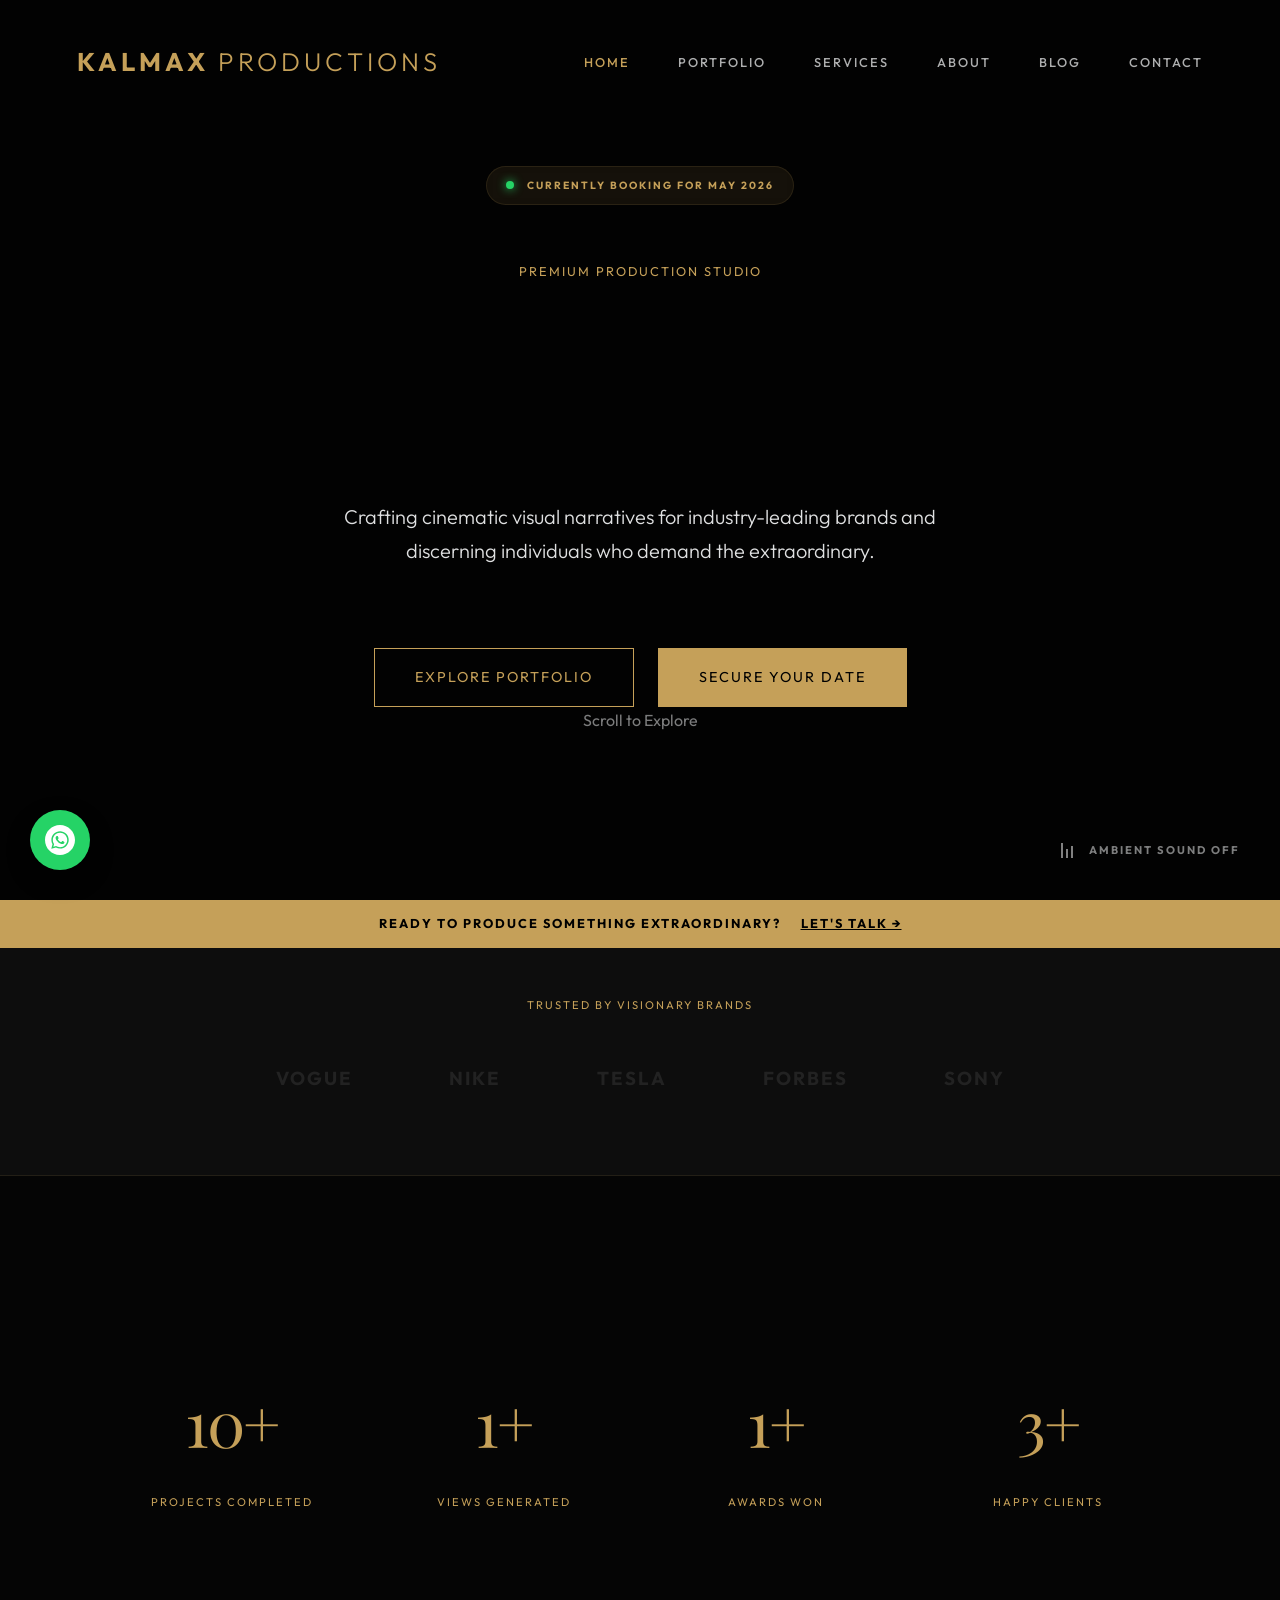
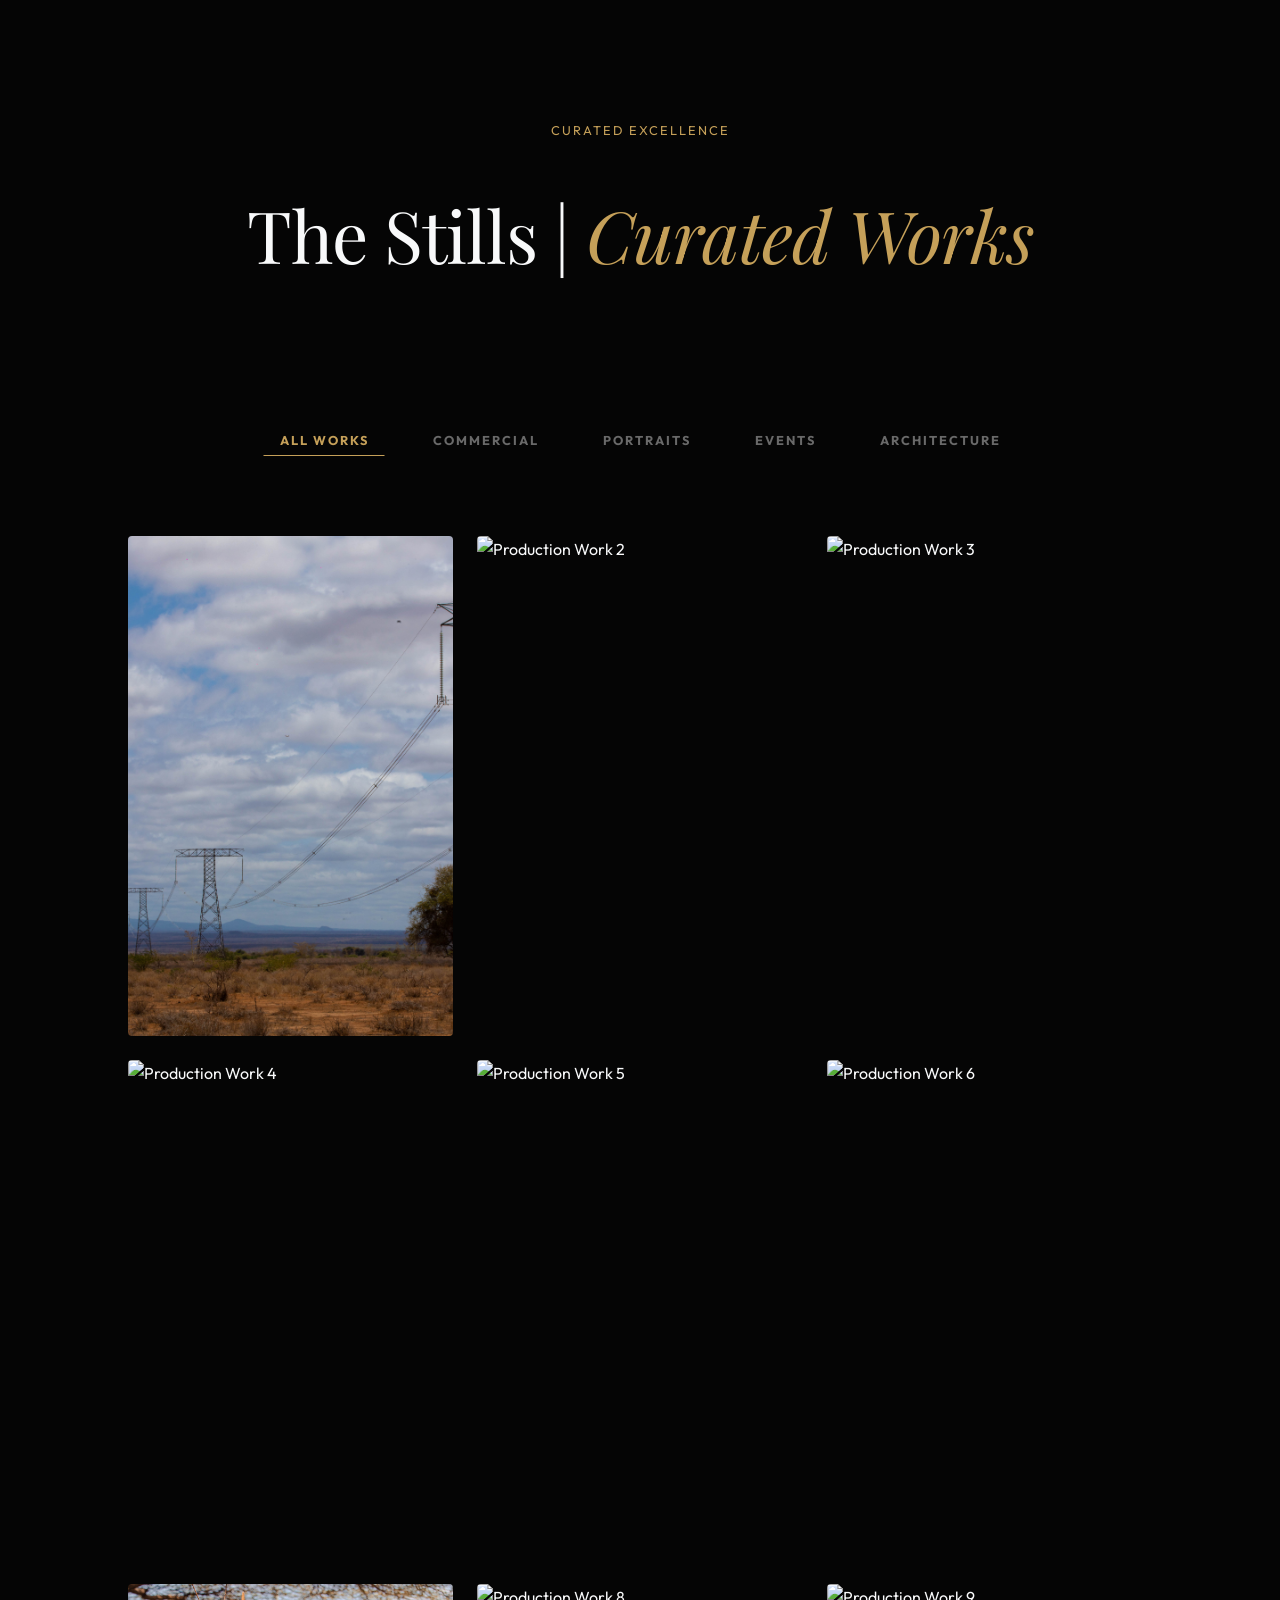
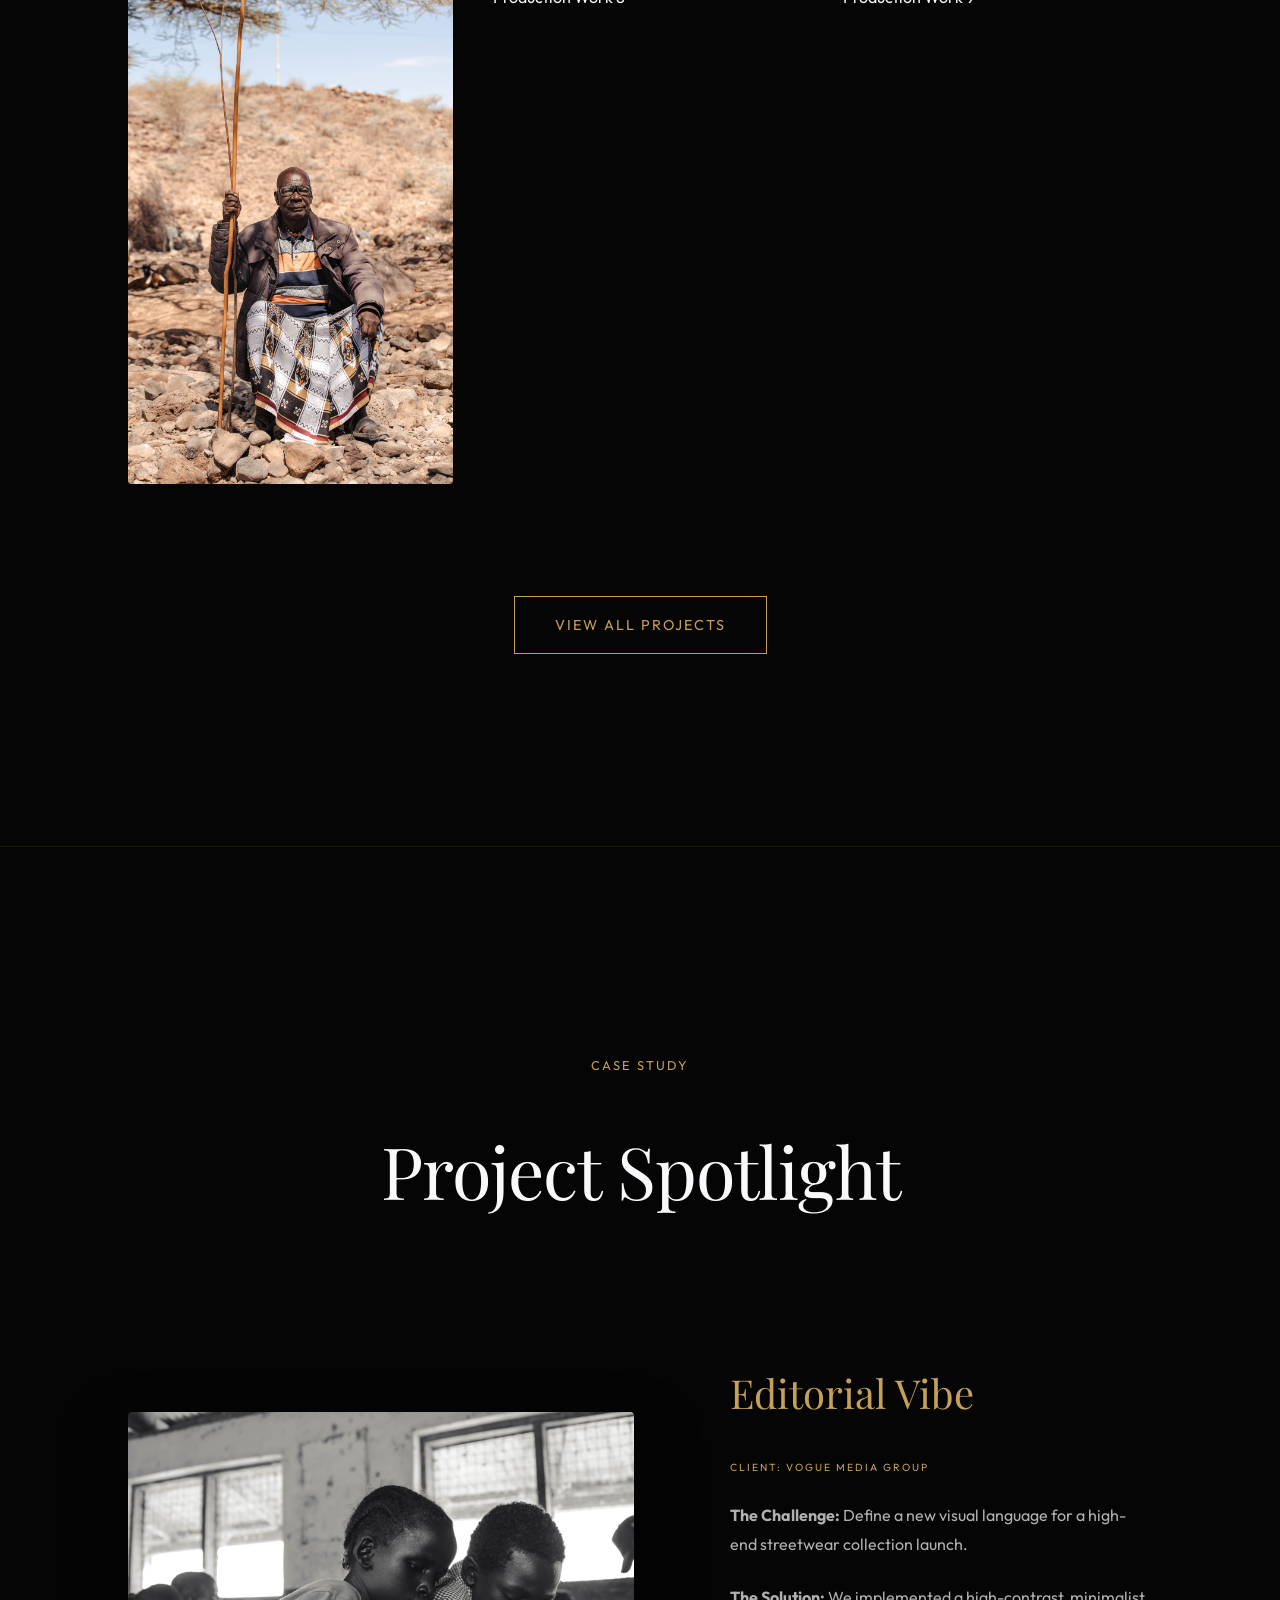
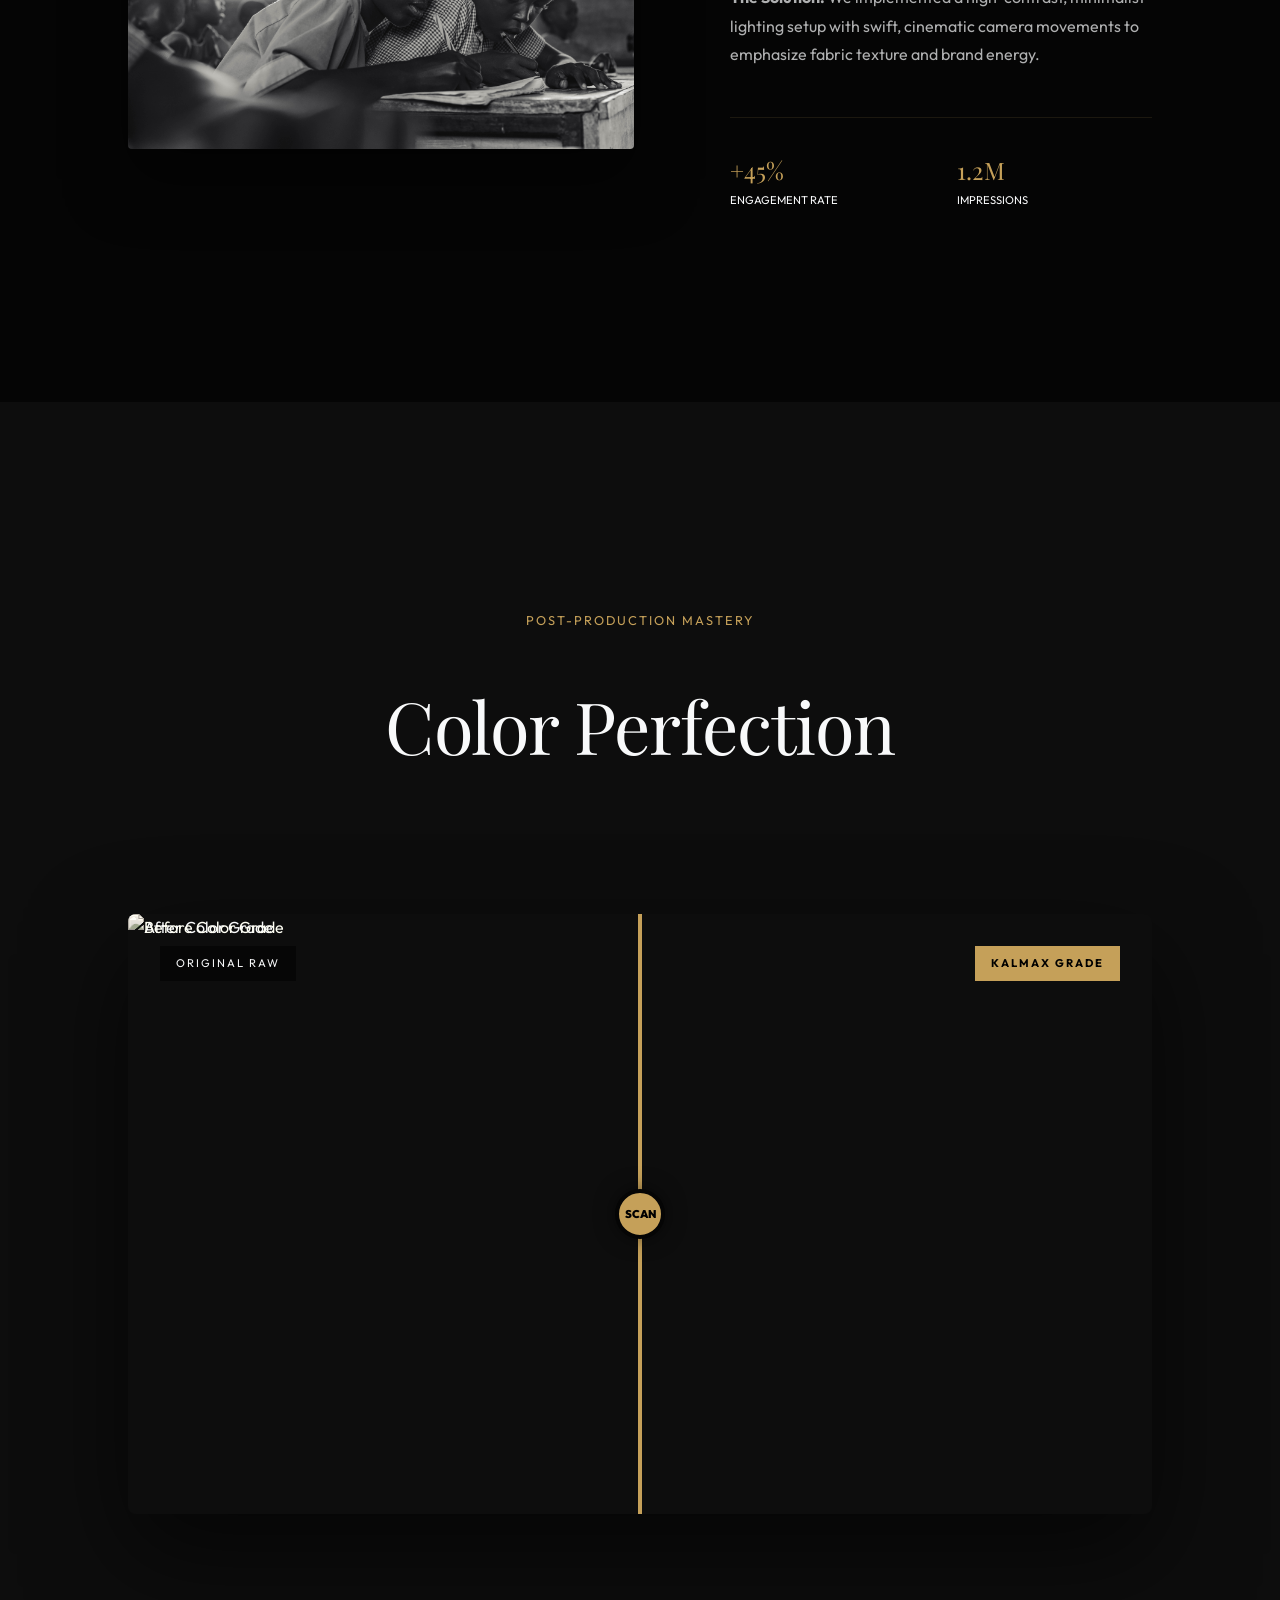
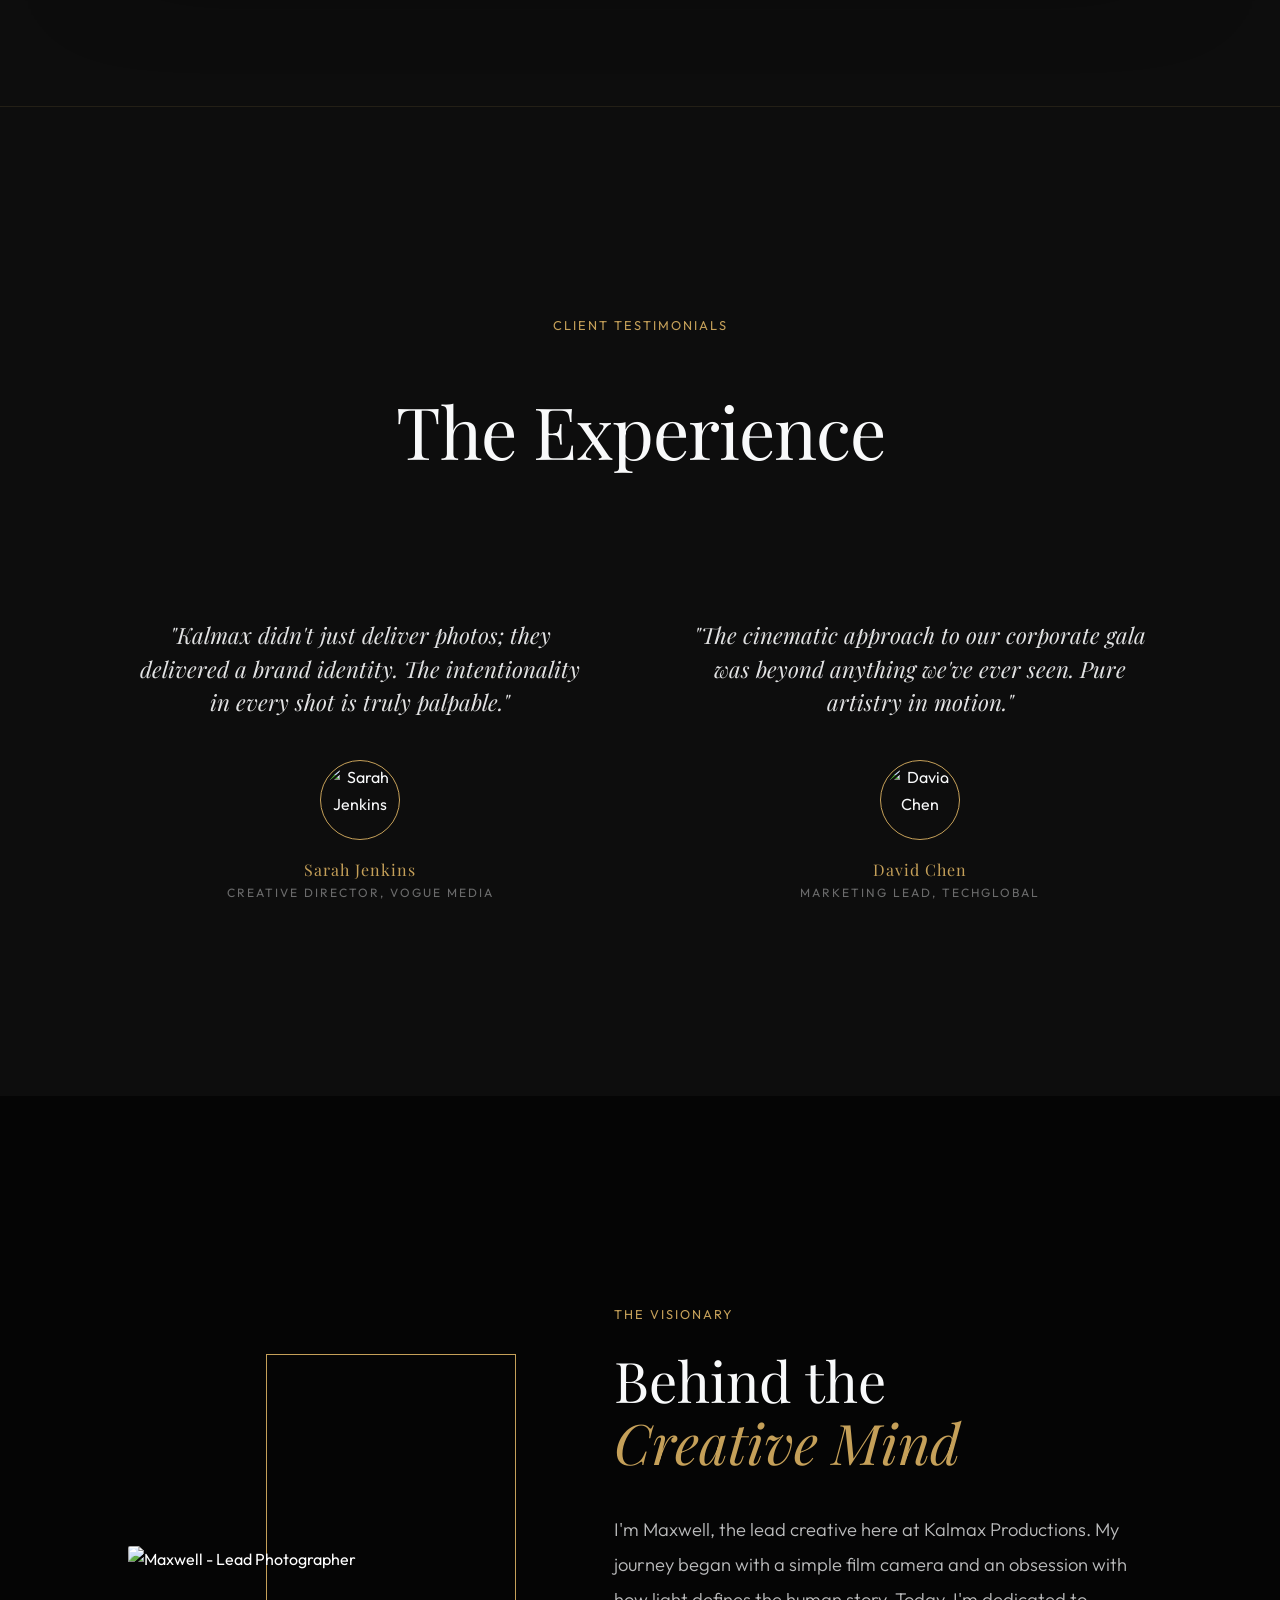
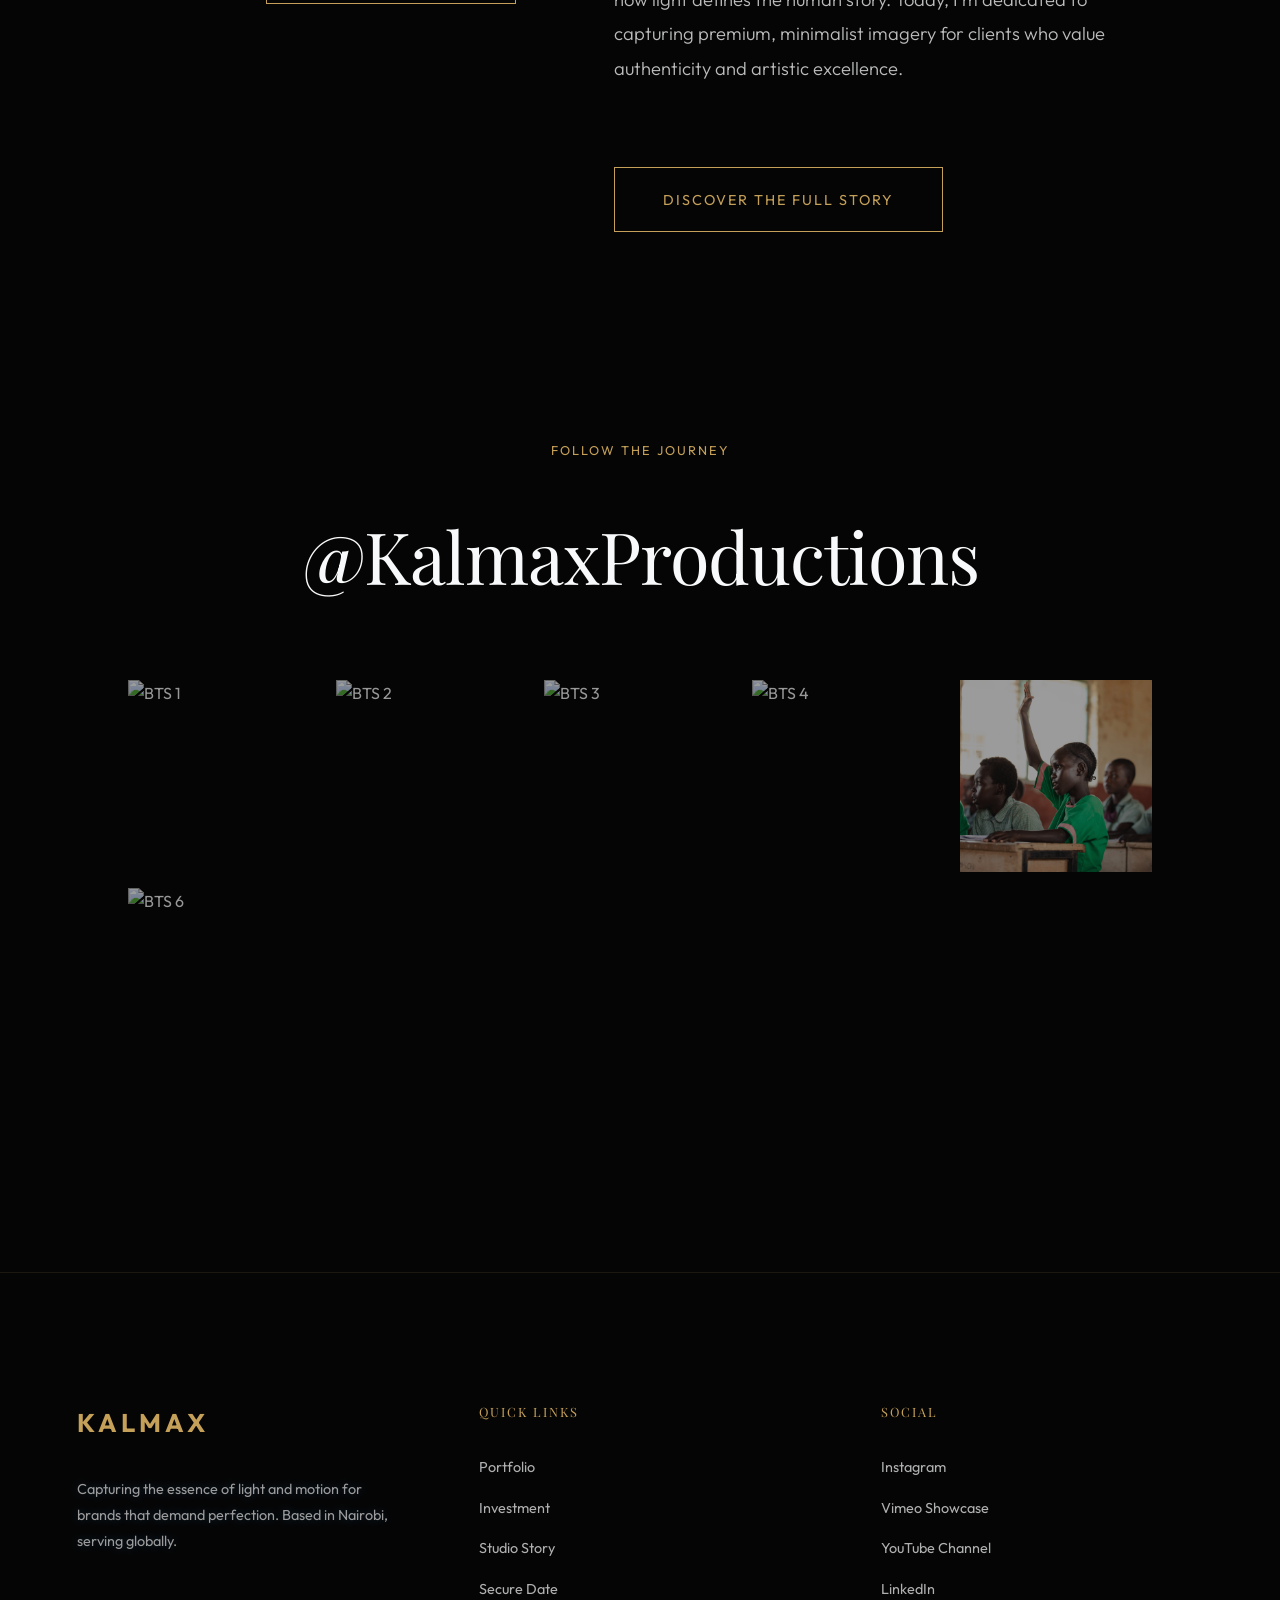
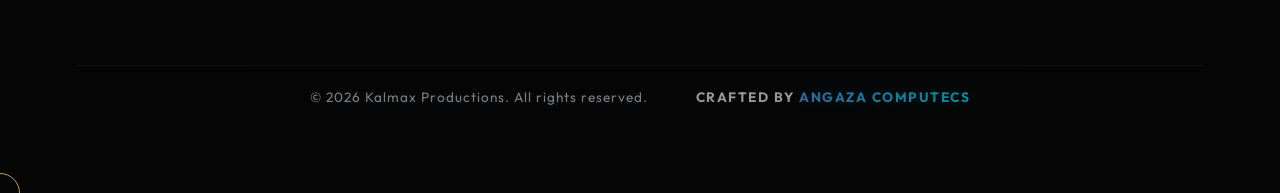
==== commit 9e00f274: "Performance Optimization: Implemented browser-level asset prioritization including fetchPriority, la" ====
--- a/index.html
+++ b/index.html
@@ -47,8 +47,8 @@
     </nav>
 
     <header class="hero">
-        <video class="hero-video" autoplay loop muted playsinline
-            poster="https://images.unsplash.com/photo-1447752875215-b2761acb3c5d?auto=format&fit=crop&q=80&w=1920">
+        <video class="hero-video" autoplay loop muted playsinline fetchpriority="high"
+            poster="assets/T32A8526.jpg">
             <source
                 src="https://assets.mixkit.co/videos/preview/mixkit-photographer-taking-photos-of-a-landscape-34584-large.mp4"
                 type="video/mp4">
@@ -168,7 +168,7 @@
         <div class="portfolio-grid" id="stills-grid">
             <div class="portfolio-item" data-category="commercial">
                 <img src="assets/T32A7872.jpg"
-                    alt="Production Work 1" loading="lazy">
+                    alt="Production Work 1" loading="lazy" decoding="async">
                 <div class="portfolio-overlay">
                     <p class="page-description" style="color: var(--accent-color); font-size: 0.7rem;">Commercial</p>
                     <h3>Cinematic Vision</h3>
@@ -177,7 +177,7 @@
             </div>
             <div class="portfolio-item" data-category="events">
                 <img src="assets/T32A7963.jpg"
-                    alt="Production Work 2" loading="lazy">
+                    alt="Production Work 2" loading="lazy" decoding="async">
                 <div class="portfolio-overlay">
                     <p class="page-description" style="color: var(--accent-color); font-size: 0.7rem;">Documentary</p>
                     <h3>Cultural Pulse</h3>
@@ -186,7 +186,7 @@
             </div>
             <div class="portfolio-item" data-category="commercial">
                 <img src="assets/T32A8089.jpg"
-                    alt="Production Work 3" loading="lazy">
+                    alt="Production Work 3" loading="lazy" decoding="async">
                 <div class="portfolio-overlay">
                     <p class="page-description" style="color: var(--accent-color); font-size: 0.7rem;">Fashion</p>
                     <h3>Urban Essence</h3>
@@ -195,7 +195,7 @@
             </div>
             <div class="portfolio-item" data-category="portraits">
                 <img src="assets/T32A8526.jpg"
-                    alt="Production Work 4" loading="lazy">
+                    alt="Production Work 4" loading="lazy" decoding="async">
                 <div class="portfolio-overlay">
                     <p class="page-description" style="color: var(--accent-color); font-size: 0.7rem;">Portraits</p>
                     <h3>Soul in Frame</h3>
@@ -204,7 +204,7 @@
             </div>
             <div class="portfolio-item" data-category="events">
                 <img src="assets/T32A8560.jpg"
-                    alt="Production Work 5" loading="lazy">
+                    alt="Production Work 5" loading="lazy" decoding="async">
                 <div class="portfolio-overlay">
                     <p class="page-description" style="color: var(--accent-color); font-size: 0.7rem;">Events</p>
                     <h3>Legacy Moments</h3>
@@ -213,7 +213,7 @@
             </div>
             <div class="portfolio-item" data-category="architecture">
                 <img src="assets/T32A8632.jpg"
-                    alt="Production Work 6" loading="lazy">
+                    alt="Production Work 6" loading="lazy" decoding="async">
                 <div class="portfolio-overlay">
                     <p class="page-description" style="color: var(--accent-color); font-size: 0.7rem;">Architecture</p>
                     <h3>Lines of Design</h3>
@@ -222,7 +222,7 @@
             </div>
             <div class="portfolio-item" data-category="commercial">
                 <img src="assets/T32A8473.jpg"
-                    alt="Production Work 7" loading="lazy">
+                    alt="Production Work 7" loading="lazy" decoding="async">
                 <div class="portfolio-overlay">
                     <p class="page-description" style="color: var(--accent-color); font-size: 0.7rem;">Editorial</p>
                     <h3>Artistic Light</h3>
@@ -231,7 +231,7 @@
             </div>
             <div class="portfolio-item" data-category="commercial">
                 <img src="assets/T32A8240.jpg"
-                    alt="Production Work 8" loading="lazy">
+                    alt="Production Work 8" loading="lazy" decoding="async">
                 <div class="portfolio-overlay">
                     <p class="page-description" style="color: var(--accent-color); font-size: 0.7rem;">Modern</p>
                     <h3>Sleek Reality</h3>
@@ -240,7 +240,7 @@
             </div>
             <div class="portfolio-item" data-category="architecture">
                 <img src="assets/T32A8592.jpg"
-                    alt="Production Work 9" loading="lazy">
+                    alt="Production Work 9" loading="lazy" decoding="async">
                 <div class="portfolio-overlay">
                     <p class="page-description" style="color: var(--accent-color); font-size: 0.7rem;">Landscape</p>
                     <h3>Wanderlust</h3>
@@ -261,6 +261,7 @@
             <div style="flex: 1.2; min-width: 350px;">
                 <img src="assets/T32A8014.jpg" 
                     alt="Editorial Vibe Spotlight"
+                    loading="lazy" decoding="async"
                     style="width: 100%; border-radius: 4px; box-shadow: 0 30px 60px rgba(0,0,0,0.5);">
             </div>
             <div style="flex: 1; min-width: 350px;">
@@ -498,19 +499,21 @@
     <!-- Formspree Formbutton Widget -->
     <script src="https://formspree.io/js/formbutton-v1.min.js" defer></script>
     <script>
-      window.formbutton=window.formbutton||function(){(formbutton.q=formbutton.q||[]).push(arguments)};
-      formbutton("create", {
-        action: "https://formspree.io/f/mkopzgpe",
-        title: "How can we help?",
-        fields: [
-          { type: "email", label: "Email:", name: "email", required: true, placeholder: "your@email.com" },
-          { type: "textarea", label: "Message:", name: "message", placeholder: "Tell us about your production vision..." },
-          { type: "submit" }      
-        ],
-        styles: {
-          title: { backgroundColor: "#333" },
-          button: { backgroundColor: "#333" }
-        }
+      window.addEventListener('load', () => {
+        window.formbutton=window.formbutton||function(){(formbutton.q=formbutton.q||[]).push(arguments)};
+        formbutton("create", {
+          action: "https://formspree.io/f/mkopzgpe",
+          title: "How can we help?",
+          fields: [
+            { type: "email", label: "Email:", name: "email", required: true, placeholder: "your@email.com" },
+            { type: "textarea", label: "Message:", name: "message", placeholder: "Tell us about your production vision..." },
+            { type: "submit" }      
+          ],
+          styles: {
+            title: { backgroundColor: "#333" },
+            button: { backgroundColor: "#333" }
+          }
+        });
       });
     </script>
     <script>
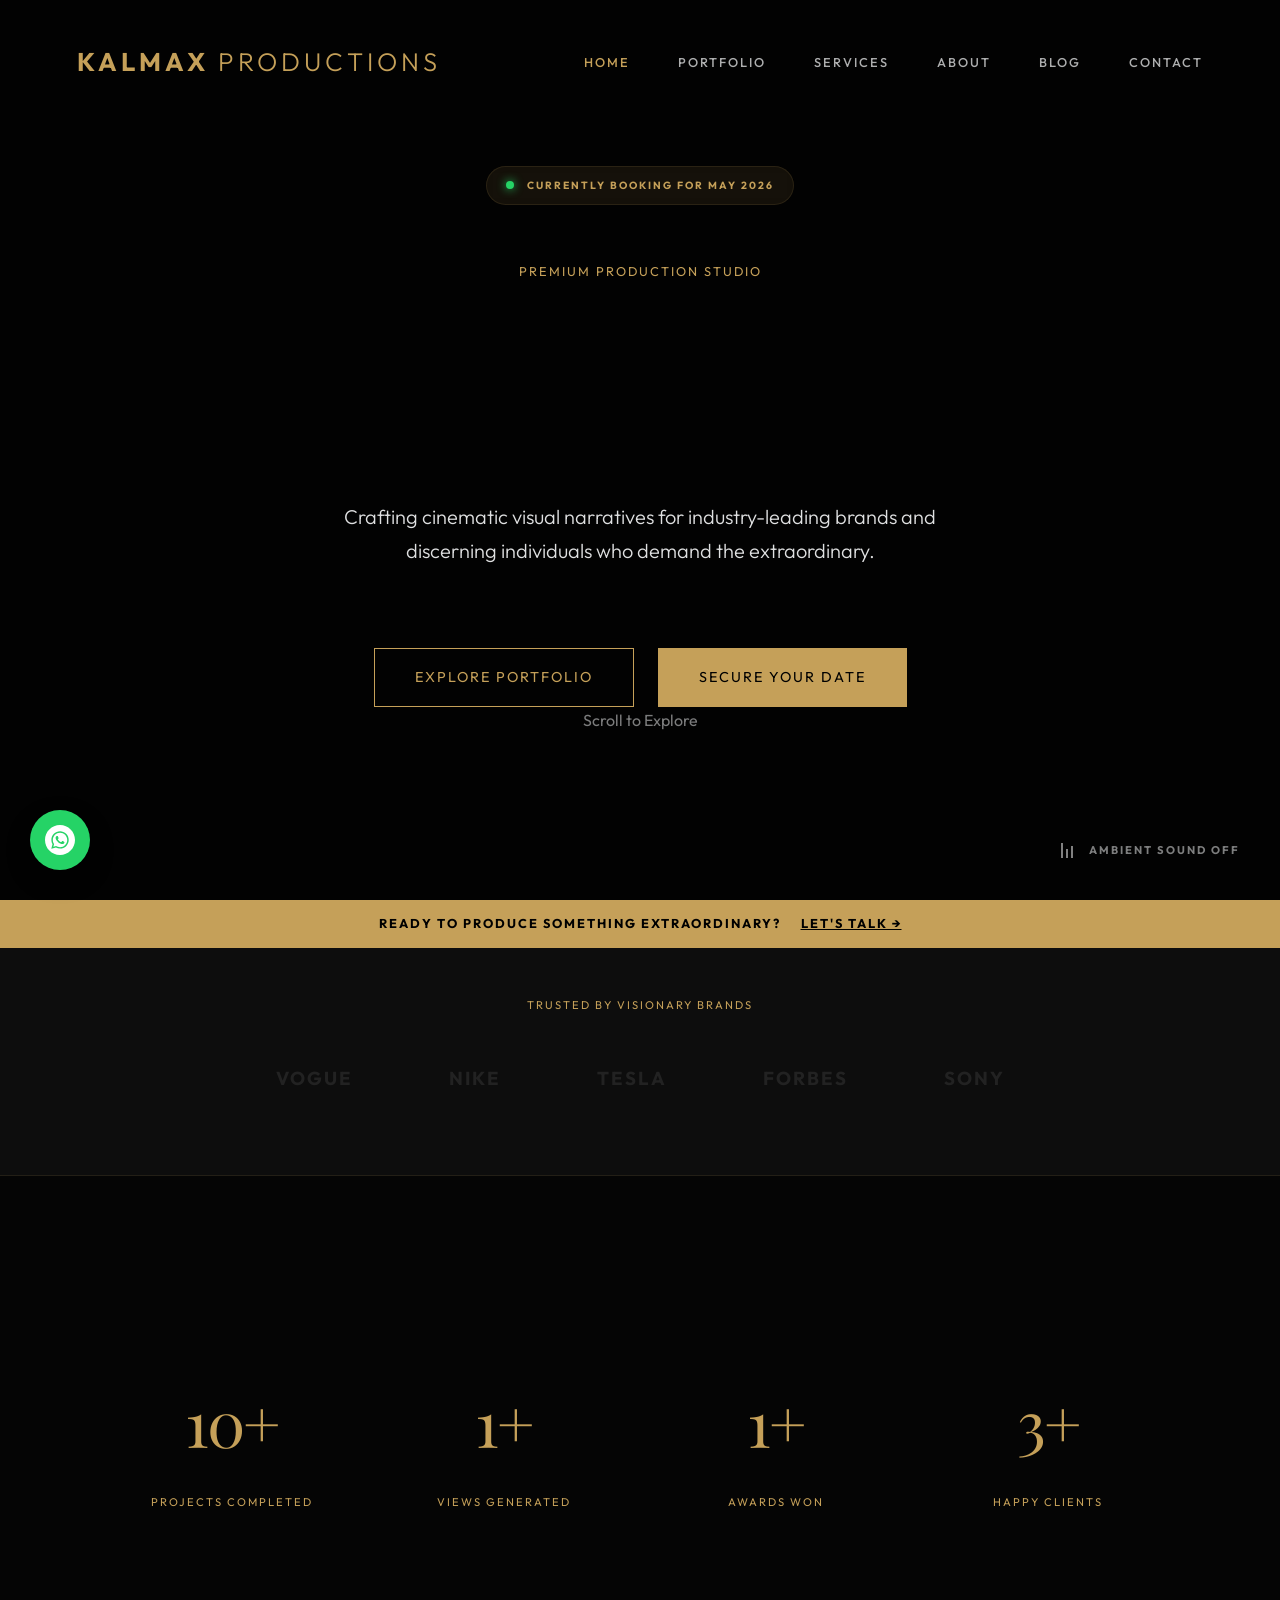
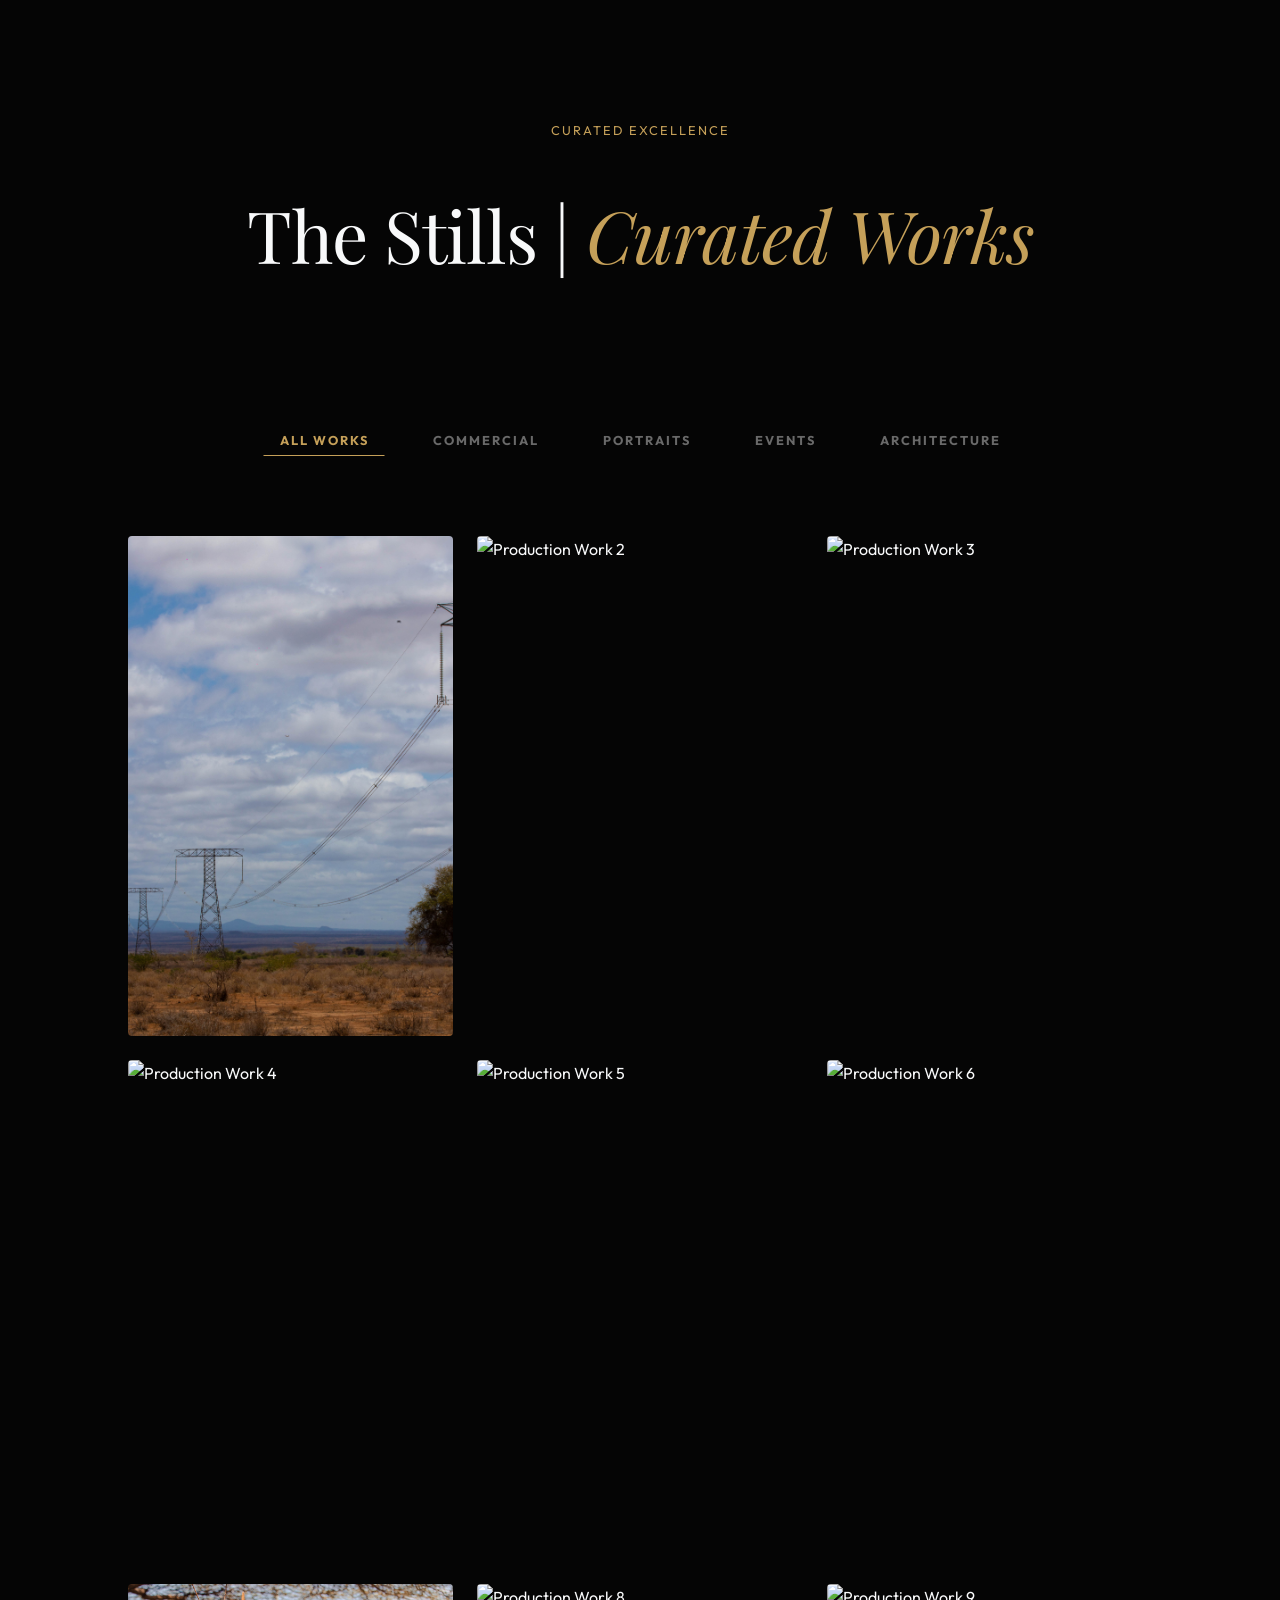
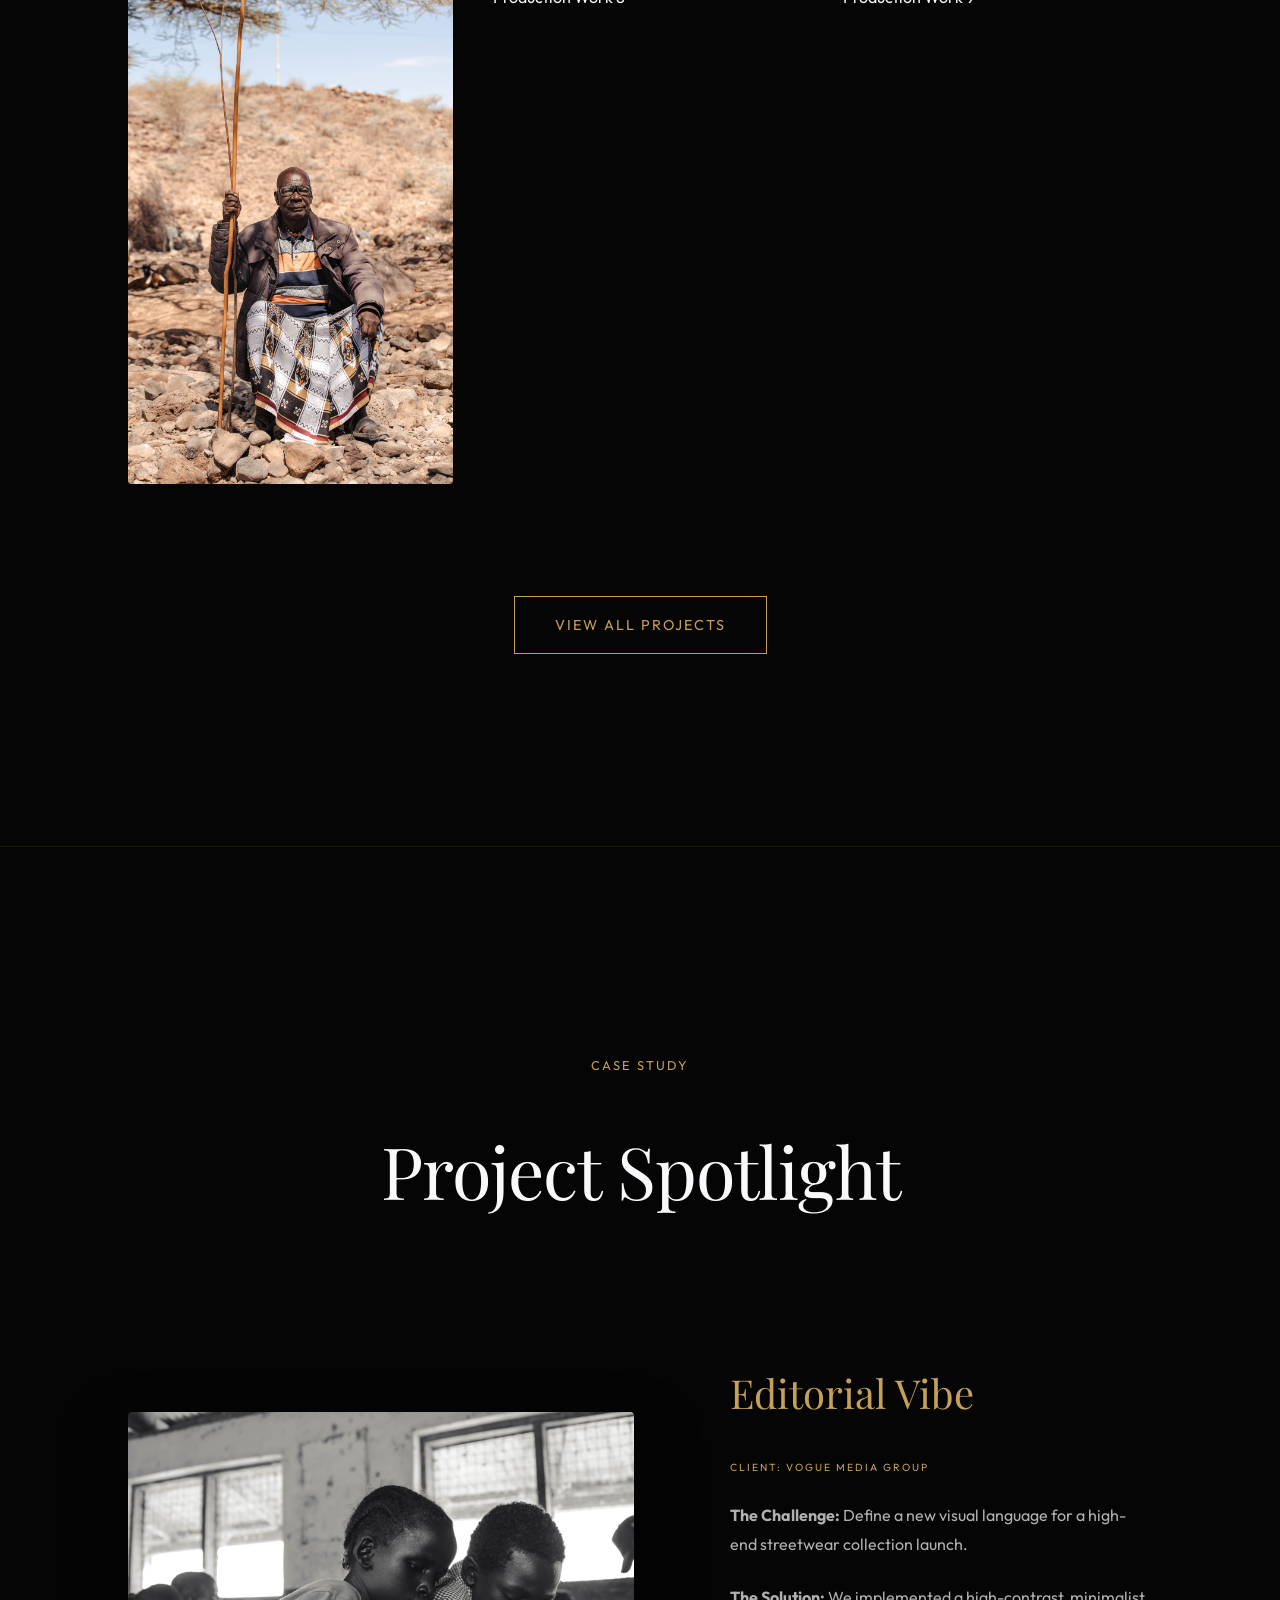
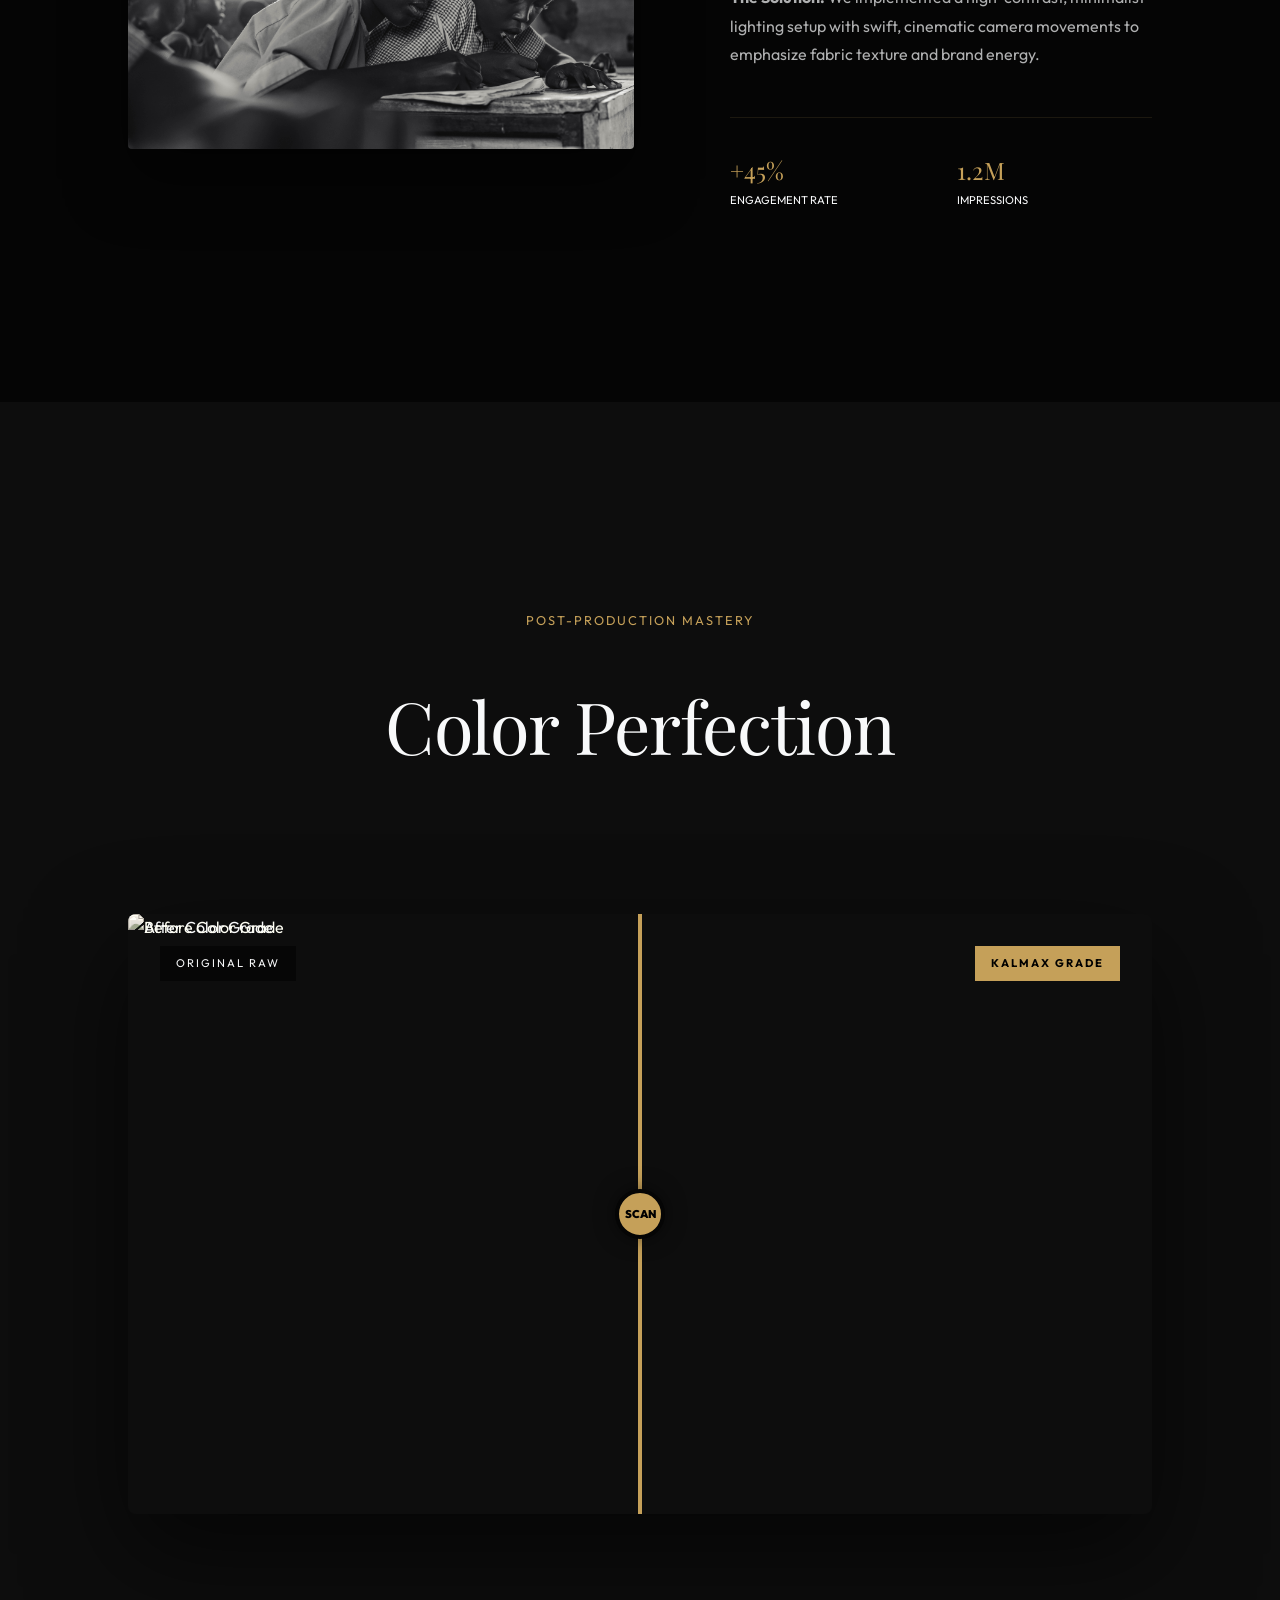
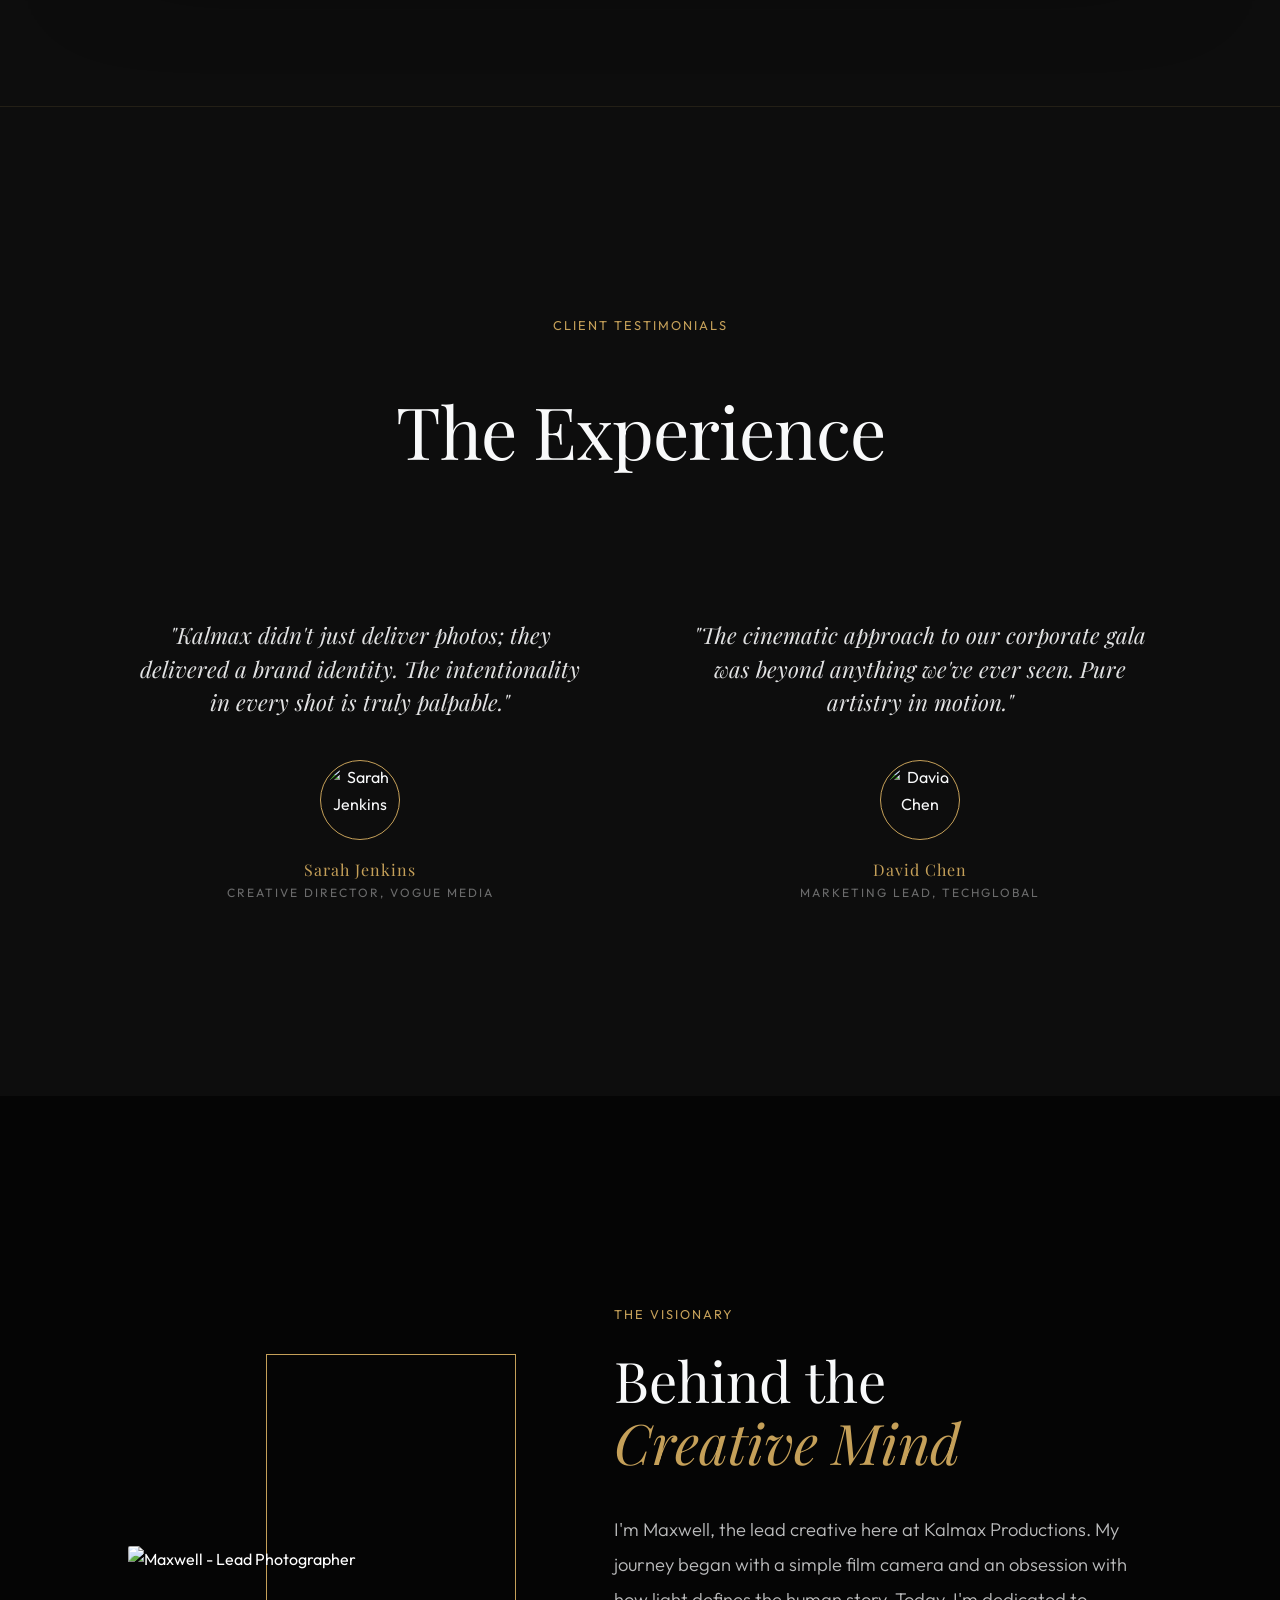
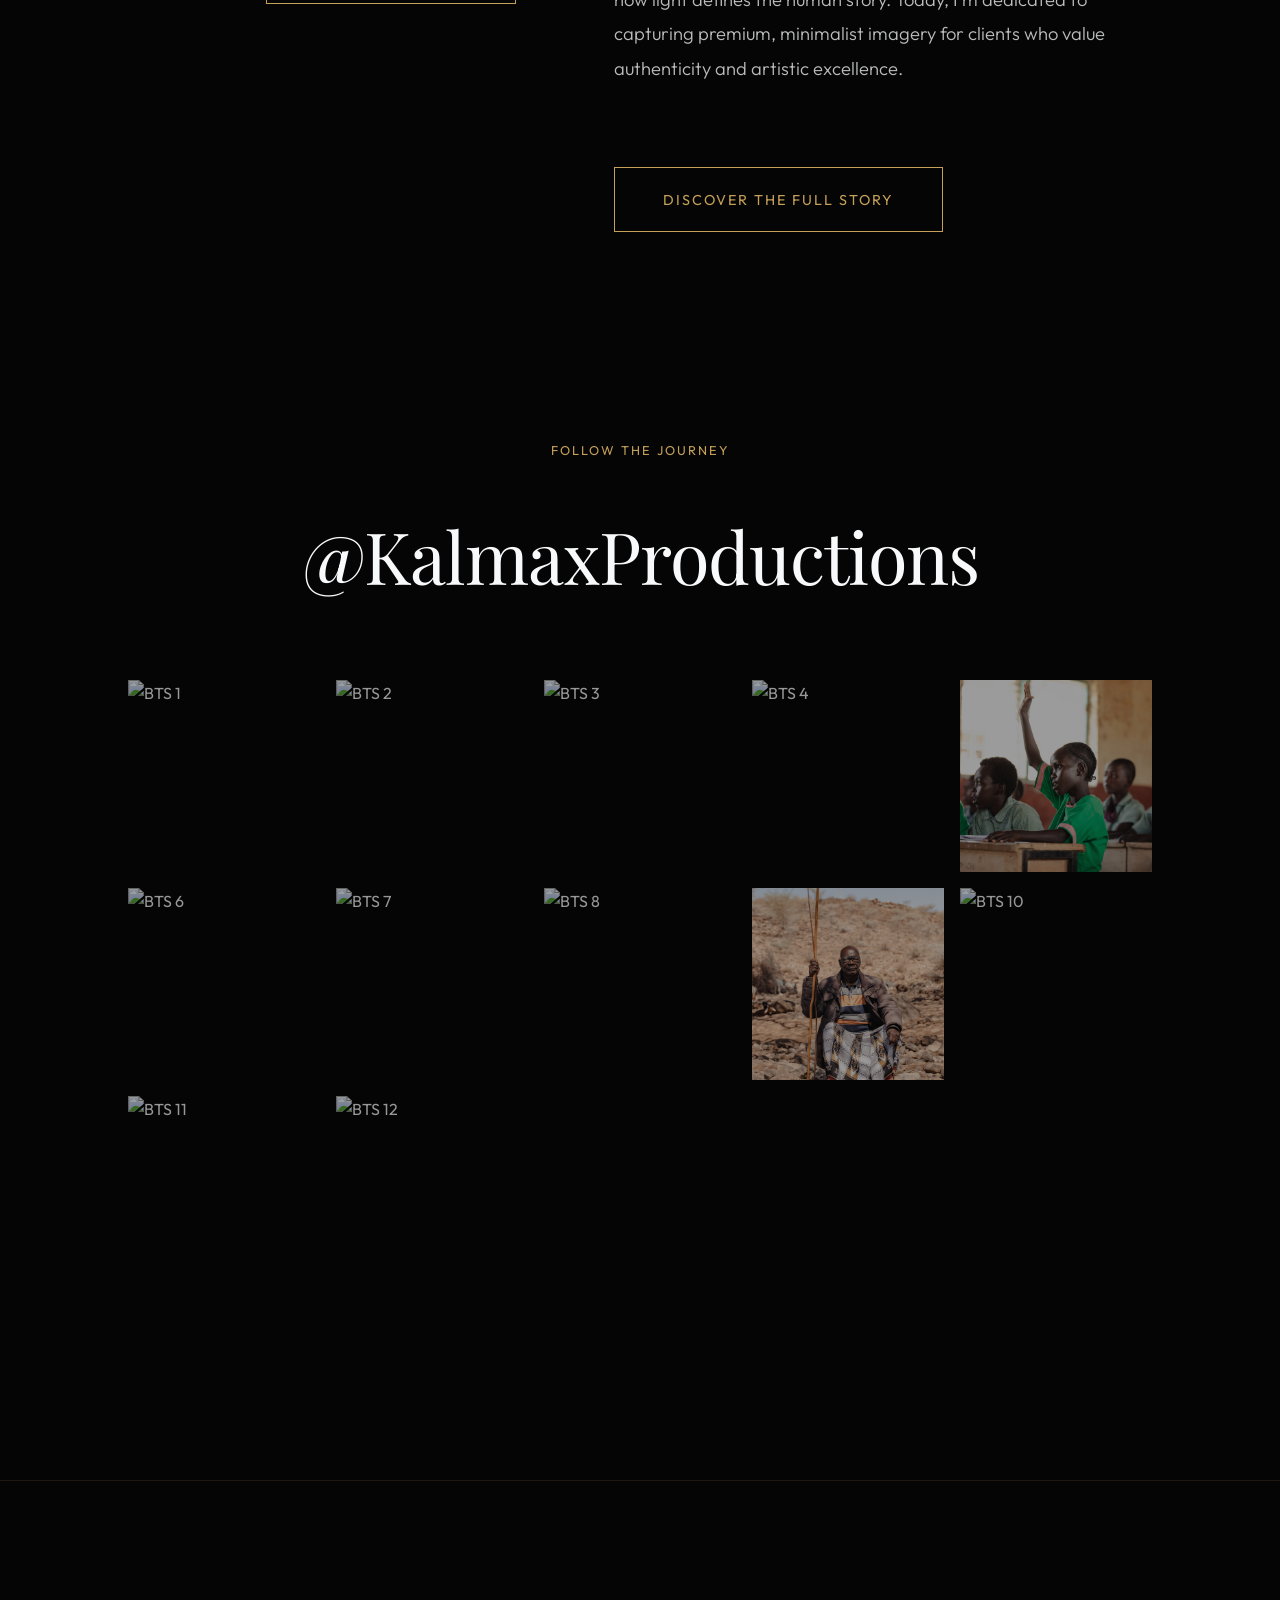
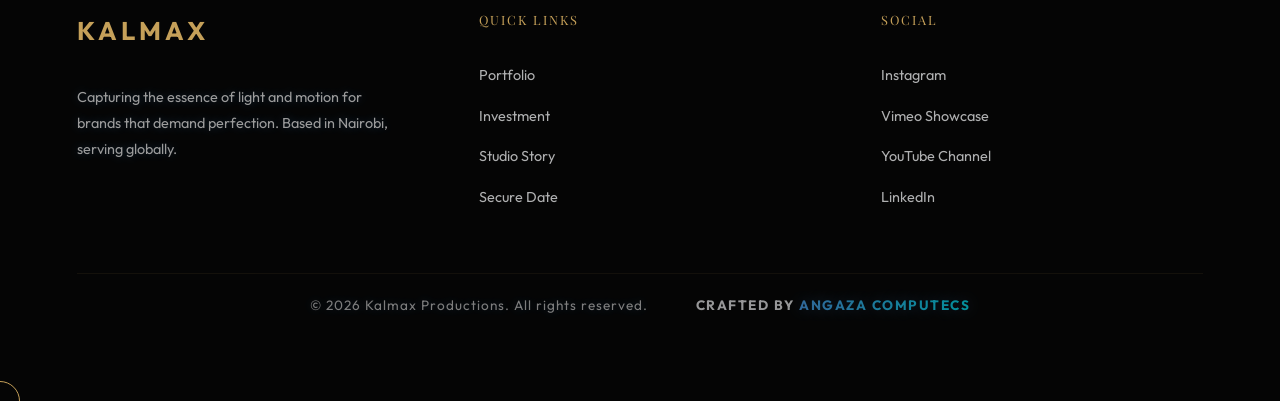
==== commit af4bd3e2: "Navigation & Social Expansion: Implemented <link rel='prefetch'> for instant-click speed and doubled" ====
--- a/index.html
+++ b/index.html
@@ -15,6 +15,14 @@
     <link
         href="https://fonts.googleapis.com/css2?family=Playfair+Display:ital,wght@0,400;0,700;1,400&family=Outfit:wght@300;500;700&display=swap"
         rel="stylesheet">
+    
+    <!-- Instant-Click Performance Optimization -->
+    <link rel="prefetch" href="portfolio.html">
+    <link rel="prefetch" href="services.html">
+    <link rel="prefetch" href="about.html">
+    <link rel="prefetch" href="blog.html">
+    <link rel="prefetch" href="contact.html">
+    <link rel="dns-prefetch" href="https://formspree.io">
 </head>
 
 <body class="loading">
@@ -415,6 +423,30 @@
                     onmouseover="this.style.opacity=1" onmouseout="this.style.opacity=0.6"></div>
             <div style="aspect-ratio: 1; overflow: hidden;"><img
                     src="assets/T32A8119.jpg" alt="BTS 6"
+                    style="width: 100%; height: 100%; object-fit: cover; opacity: 0.6; transition: 0.5s;"
+                    onmouseover="this.style.opacity=1" onmouseout="this.style.opacity=0.6"></div>
+            <div style="aspect-ratio: 1; overflow: hidden;"><img
+                    src="assets/T32A8325.jpg" alt="BTS 7" loading="lazy" decoding="async"
+                    style="width: 100%; height: 100%; object-fit: cover; opacity: 0.6; transition: 0.5s;"
+                    onmouseover="this.style.opacity=1" onmouseout="this.style.opacity=0.6"></div>
+            <div style="aspect-ratio: 1; overflow: hidden;"><img
+                    src="assets/T32A8554.jpg" alt="BTS 8" loading="lazy" decoding="async"
+                    style="width: 100%; height: 100%; object-fit: cover; opacity: 0.6; transition: 0.5s;"
+                    onmouseover="this.style.opacity=1" onmouseout="this.style.opacity=0.6"></div>
+            <div style="aspect-ratio: 1; overflow: hidden;"><img
+                    src="assets/T32A8473.jpg" alt="BTS 9" loading="lazy" decoding="async"
+                    style="width: 100%; height: 100%; object-fit: cover; opacity: 0.6; transition: 0.5s;"
+                    onmouseover="this.style.opacity=1" onmouseout="this.style.opacity=0.6"></div>
+            <div style="aspect-ratio: 1; overflow: hidden;"><img
+                    src="assets/T32A8165.jpg" alt="BTS 10" loading="lazy" decoding="async"
+                    style="width: 100%; height: 100%; object-fit: cover; opacity: 0.6; transition: 0.5s;"
+                    onmouseover="this.style.opacity=1" onmouseout="this.style.opacity=0.6"></div>
+            <div style="aspect-ratio: 1; overflow: hidden;"><img
+                    src="assets/T32A8034.jpg" alt="BTS 11" loading="lazy" decoding="async"
+                    style="width: 100%; height: 100%; object-fit: cover; opacity: 0.6; transition: 0.5s;"
+                    onmouseover="this.style.opacity=1" onmouseout="this.style.opacity=0.6"></div>
+            <div style="aspect-ratio: 1; overflow: hidden;"><img
+                    src="assets/T32A8333.jpg" alt="BTS 12" loading="lazy" decoding="async"
                     style="width: 100%; height: 100%; object-fit: cover; opacity: 0.6; transition: 0.5s;"
                     onmouseover="this.style.opacity=1" onmouseout="this.style.opacity=0.6"></div>
         </div>
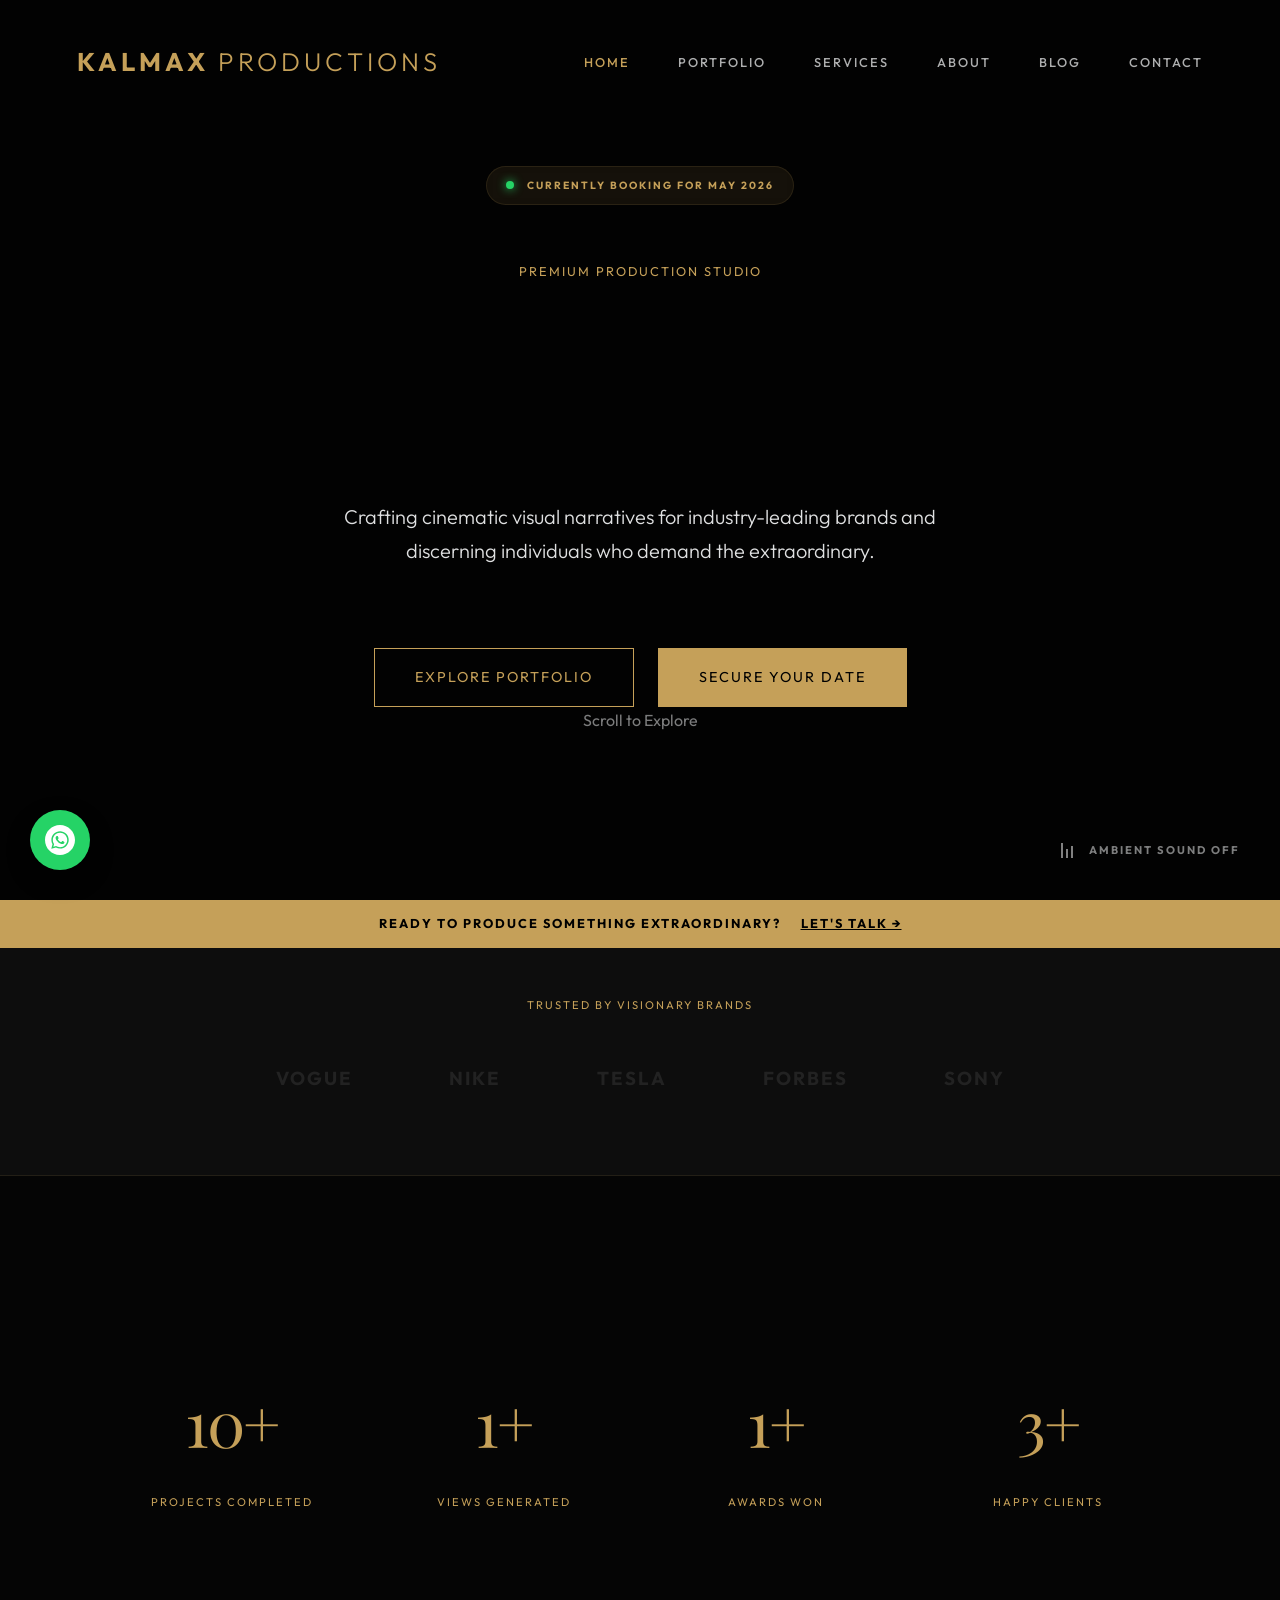
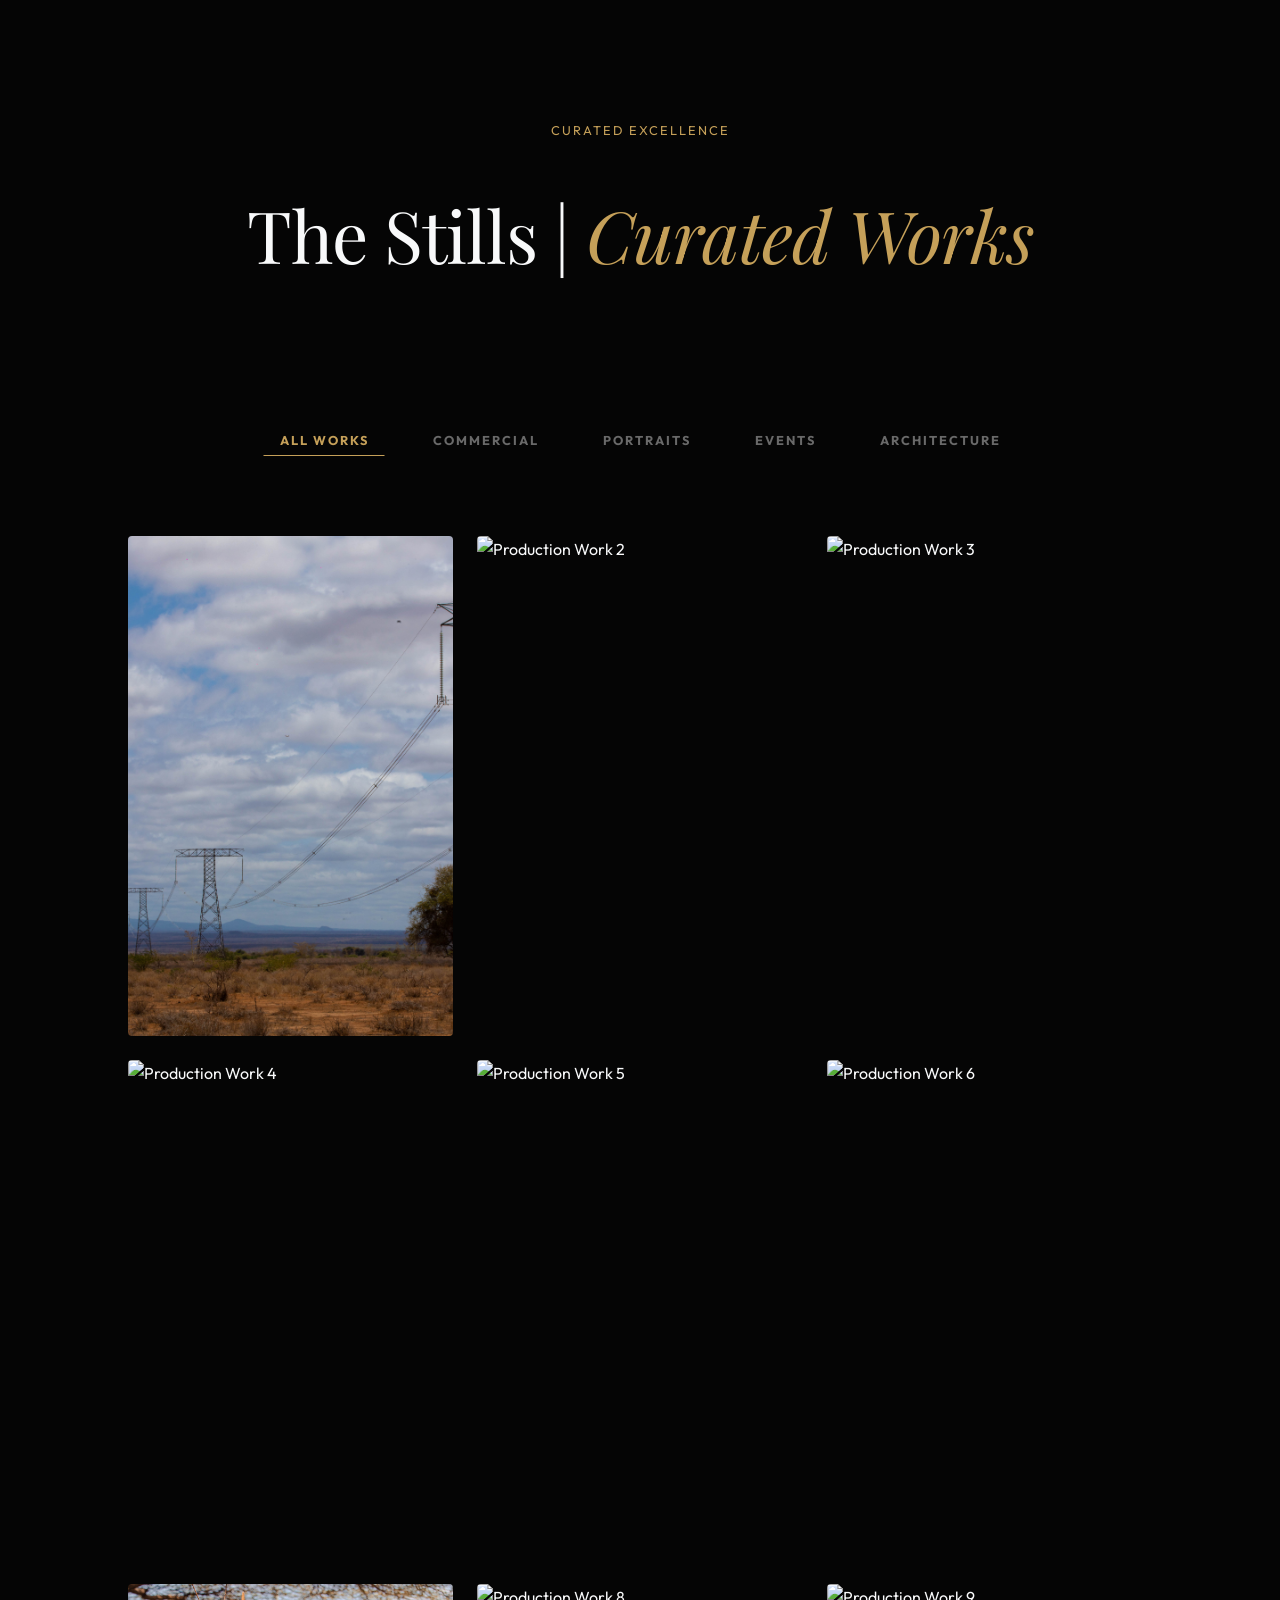
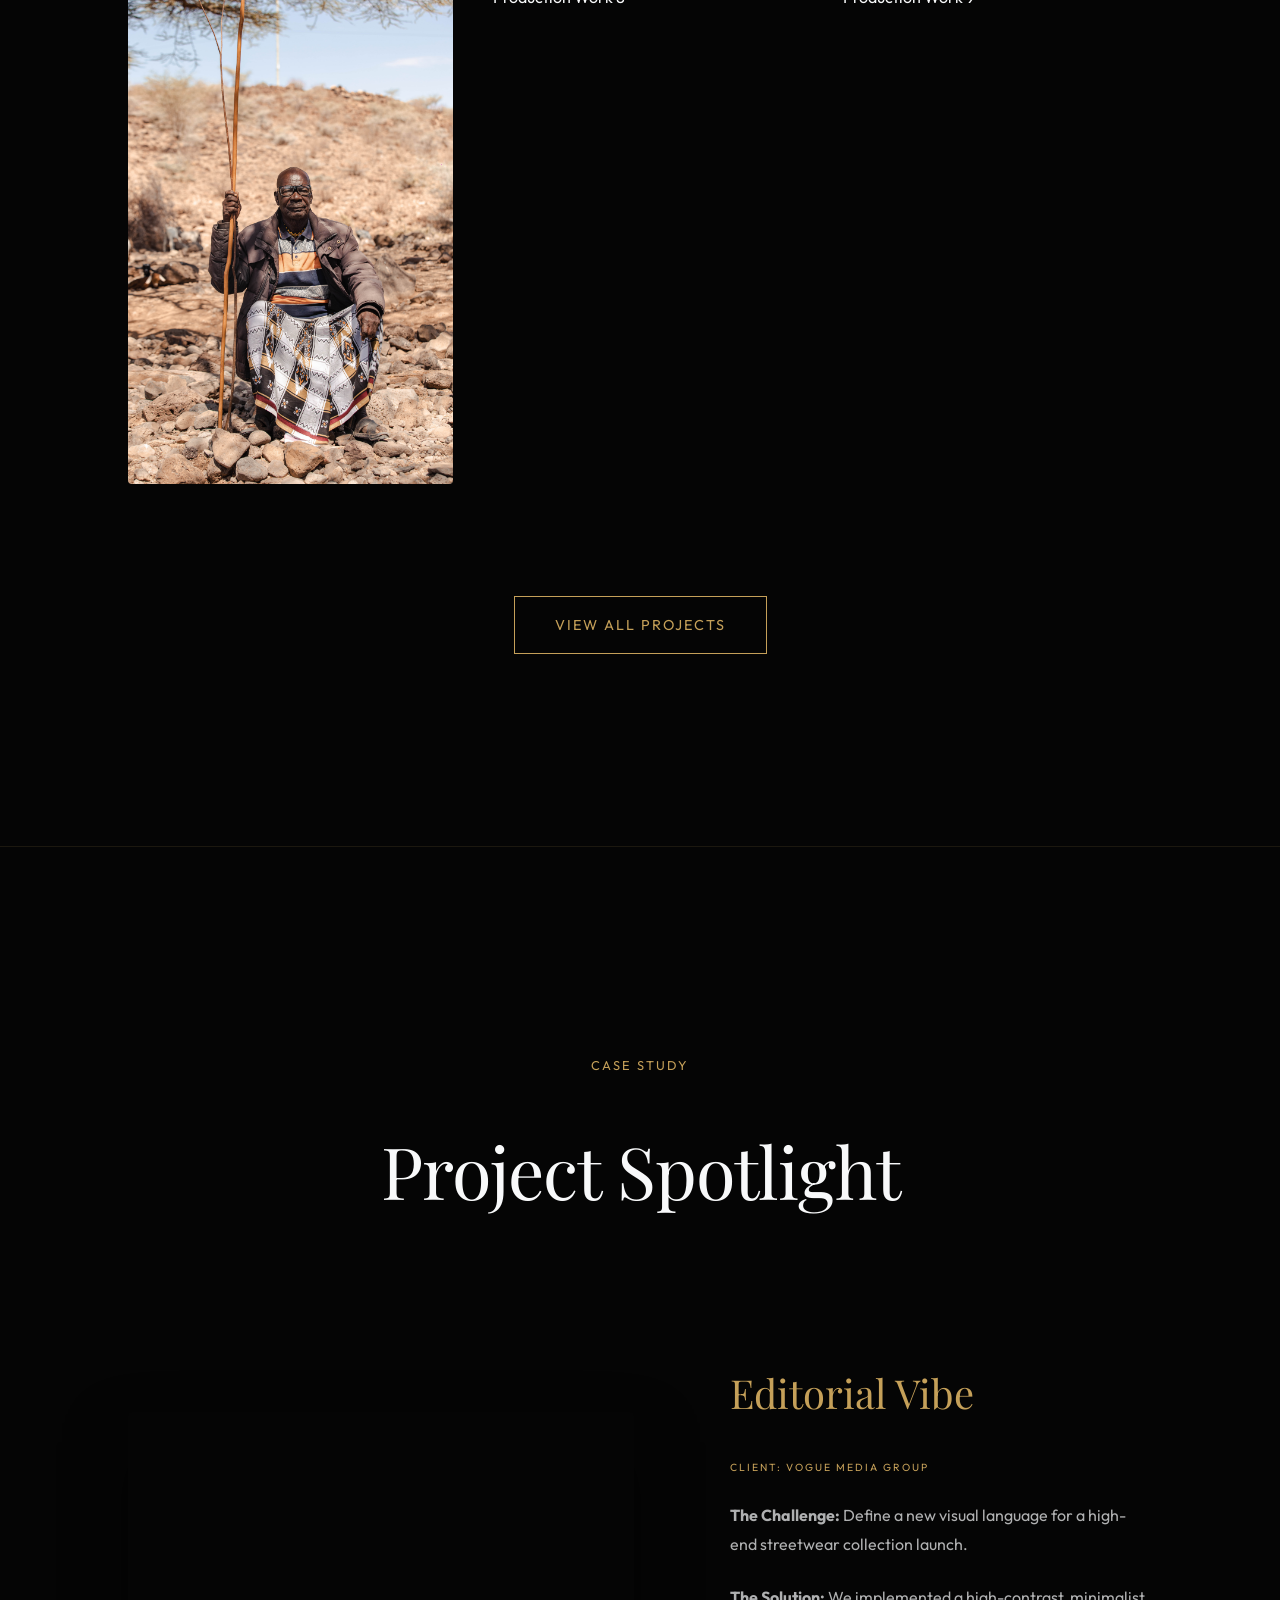
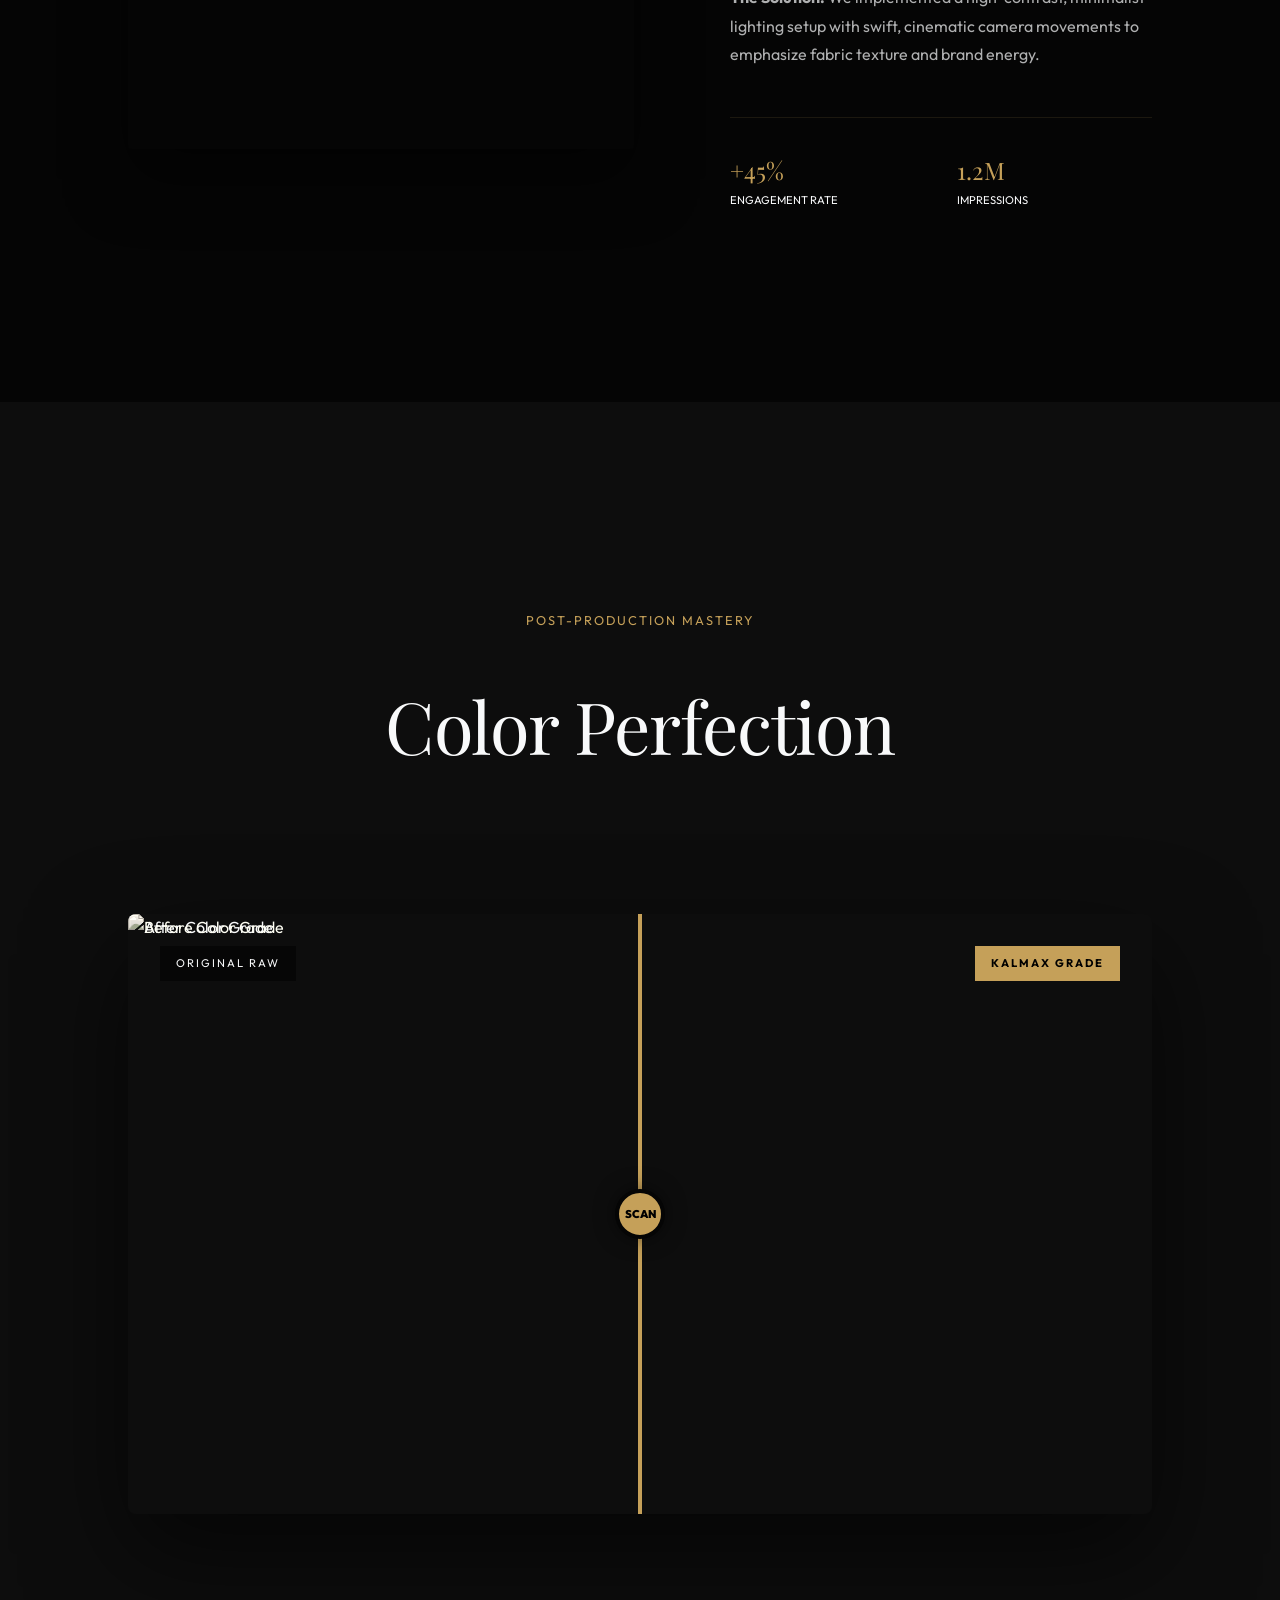
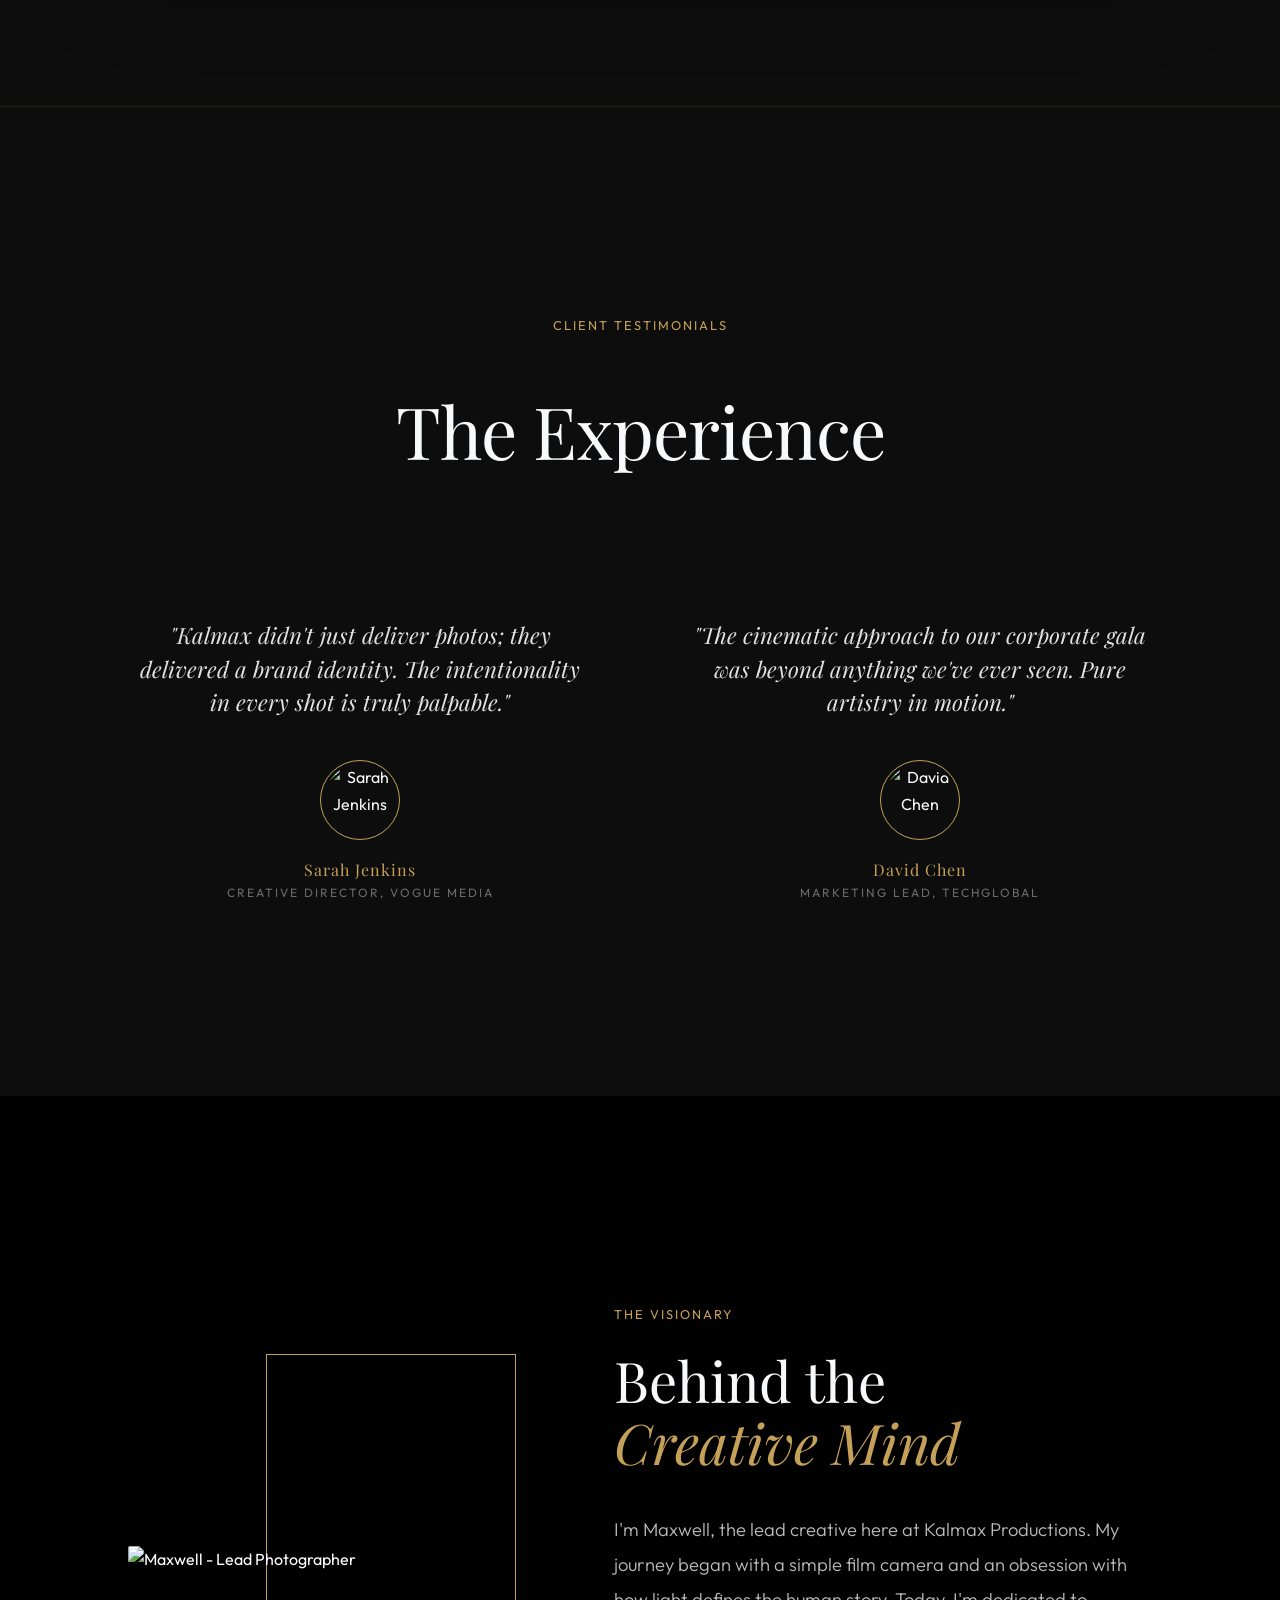
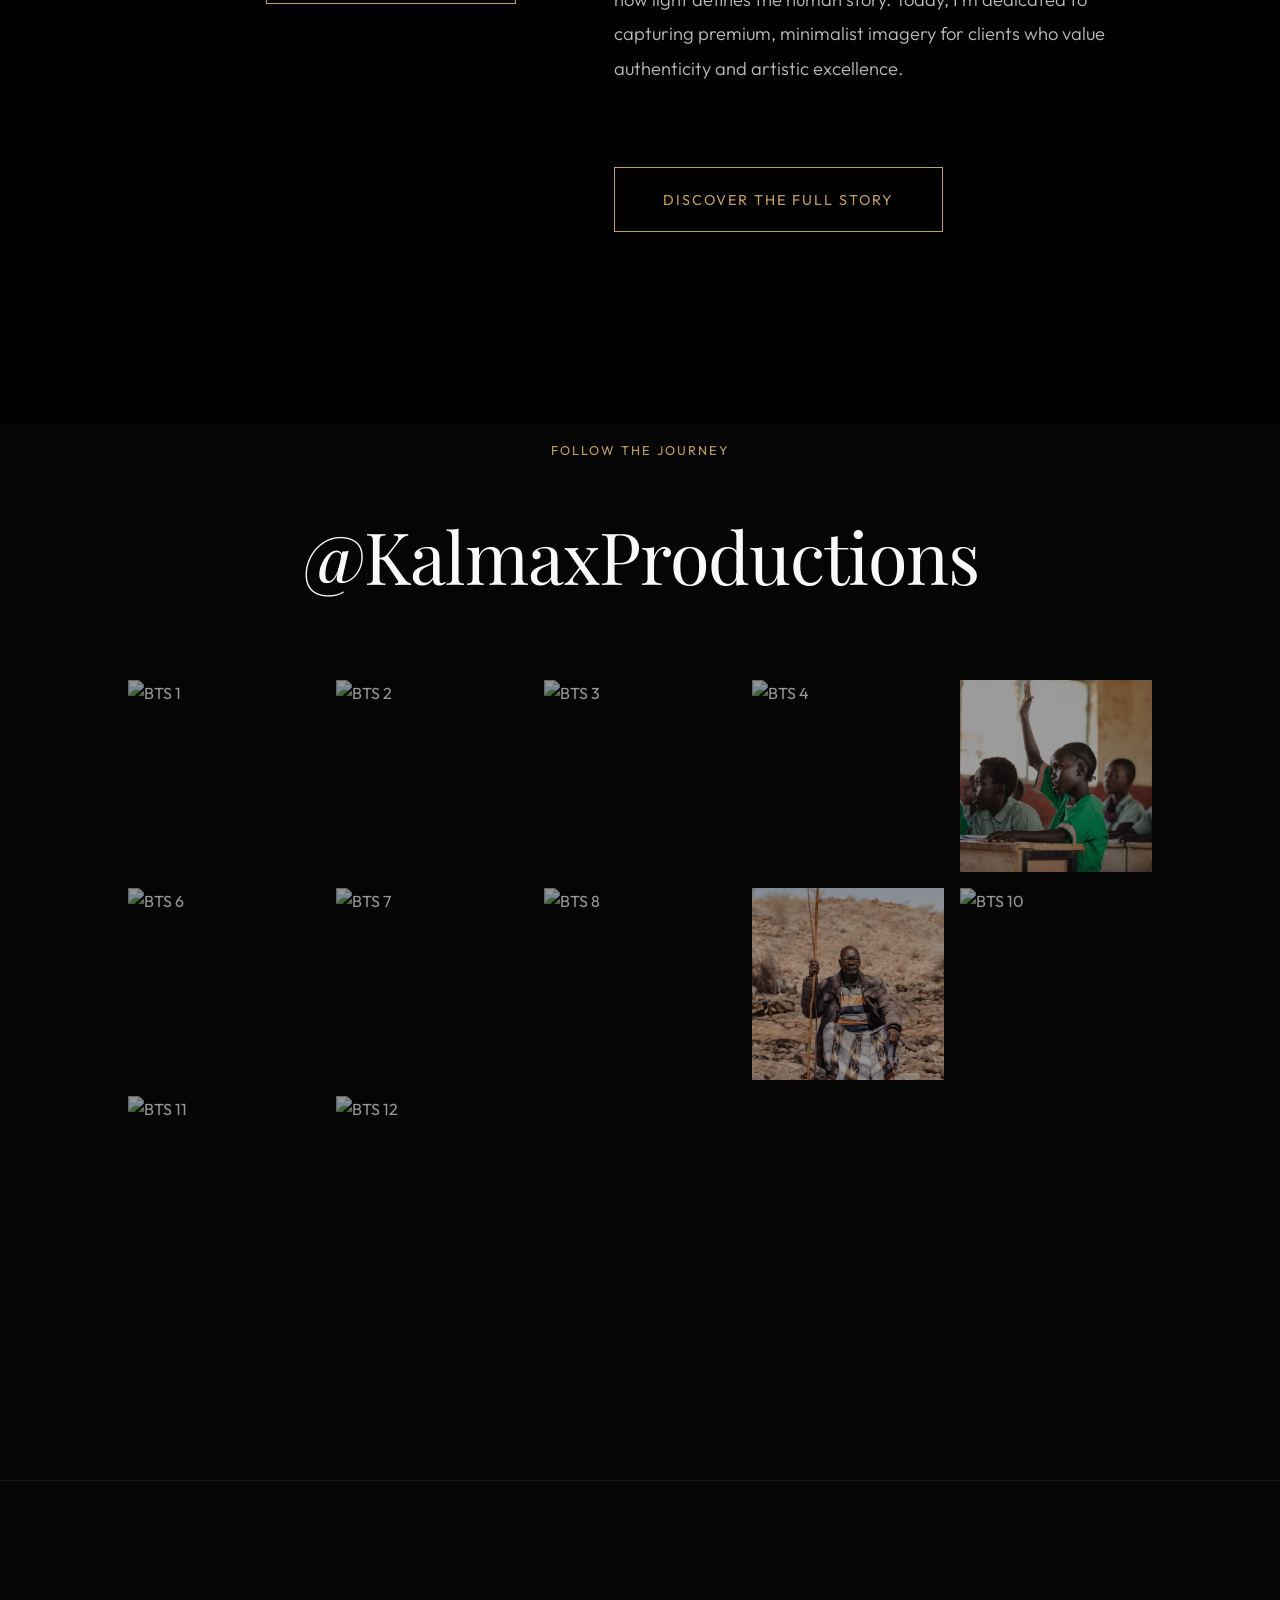
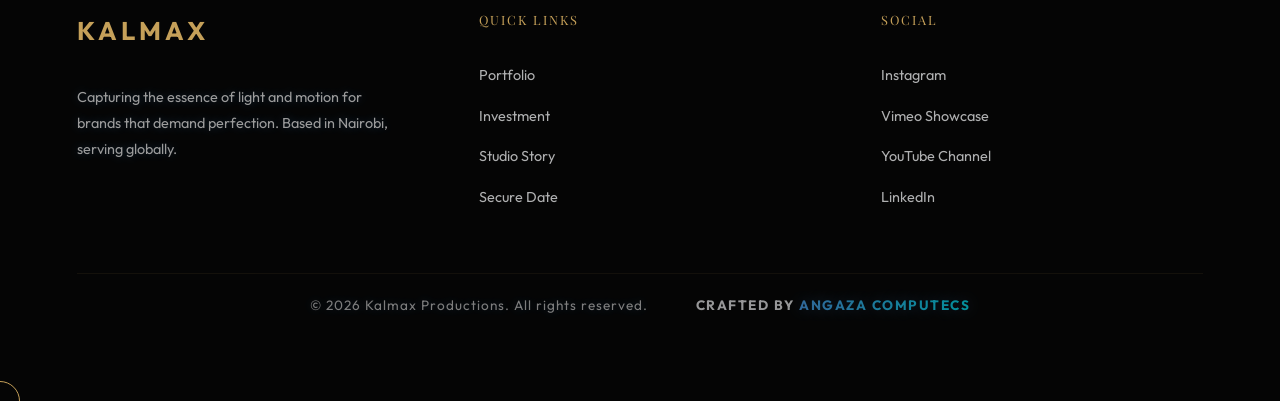
==== commit 986dcc93: "Site-Wide Visual Vitalization: Implemented unique premium backgrounds and Ken Burns animations acros" ====
--- a/index.html
+++ b/index.html
@@ -56,7 +56,7 @@
 
     <header class="hero">
         <video class="hero-video" autoplay loop muted playsinline fetchpriority="high"
-            poster="assets/T32A8526.jpg">
+            poster="assets/T32A8560.jpg">
             <source
                 src="https://assets.mixkit.co/videos/preview/mixkit-photographer-taking-photos-of-a-landscape-34584-large.mp4"
                 type="video/mp4">
@@ -372,8 +372,9 @@
         </div>
     </section>
 
-    <section class="section-padding" style="background: var(--bg-color);">
-        <div style="display: flex; align-items: center; gap: 8rem; flex-wrap: wrap; max-width: 1200px; margin: 0 auto;">
+    <section class="section-padding" style="position: relative; background: url('assets/T32A8092.jpg') no-repeat center center/cover; background-attachment: fixed; overflow: hidden;">
+        <div style="position: absolute; top: 0; left: 0; width: 100%; height: 100%; background: rgba(0,0,0,0.85); z-index: 1;"></div>
+        <div style="display: flex; align-items: center; gap: 8rem; flex-wrap: wrap; max-width: 1200px; margin: 0 auto; position: relative; z-index: 2;">
             <div style="flex: 1; min-width: 350px; position: relative;">
                 <img src="assets/T32A8506.jpg"
                     alt="Maxwell - Lead Photographer"
--- a/style.css
+++ b/style.css
@@ -7,10 +7,46 @@
     --glass-bg: rgba(5, 5, 5, 0.0);
     --glass-scrolled: rgba(5, 5, 5, 0.95);
     --border-color: rgba(197, 160, 89, 0.12);
-    --transition-smooth: all 0.8s cubic-bezier(0.16, 1, 0.3, 1);
-    --transition-fast: all 0.3s ease;
+    --transition-smooth: all 0.4s cubic-bezier(0.16, 1, 0.3, 1);
+    --transition-fast: all 0.25s ease;
     --serif-font: 'Playfair Display', serif;
     --sans-font: 'Outfit', sans-serif;
+}
+
+/* GLOBAL CINEMATIC HEADERS */
+.page-header {
+    position: relative;
+    padding: 10rem 6% 8rem;
+    text-align: center;
+    overflow: hidden;
+    background-color: #000;
+}
+
+.page-header::before {
+    content: '';
+    position: absolute;
+    top: 0; left: 0; width: 100%; height: 100%;
+    background: rgba(0,0,0,0.65);
+    z-index: 1;
+}
+
+.page-header * {
+    position: relative;
+    z-index: 2;
+}
+
+.page-header-bg {
+    position: absolute;
+    top: 0; left: 0; width: 100%; height: 100%;
+    background-size: cover;
+    background-position: center;
+    z-index: 0;
+    animation: kenburns-global 40s ease-in-out infinite alternate;
+}
+
+@keyframes kenburns-global {
+    0% { transform: scale(1); }
+    100% { transform: scale(1.15); }
 }
 
 /* FILM GRAIN OVERLAY */
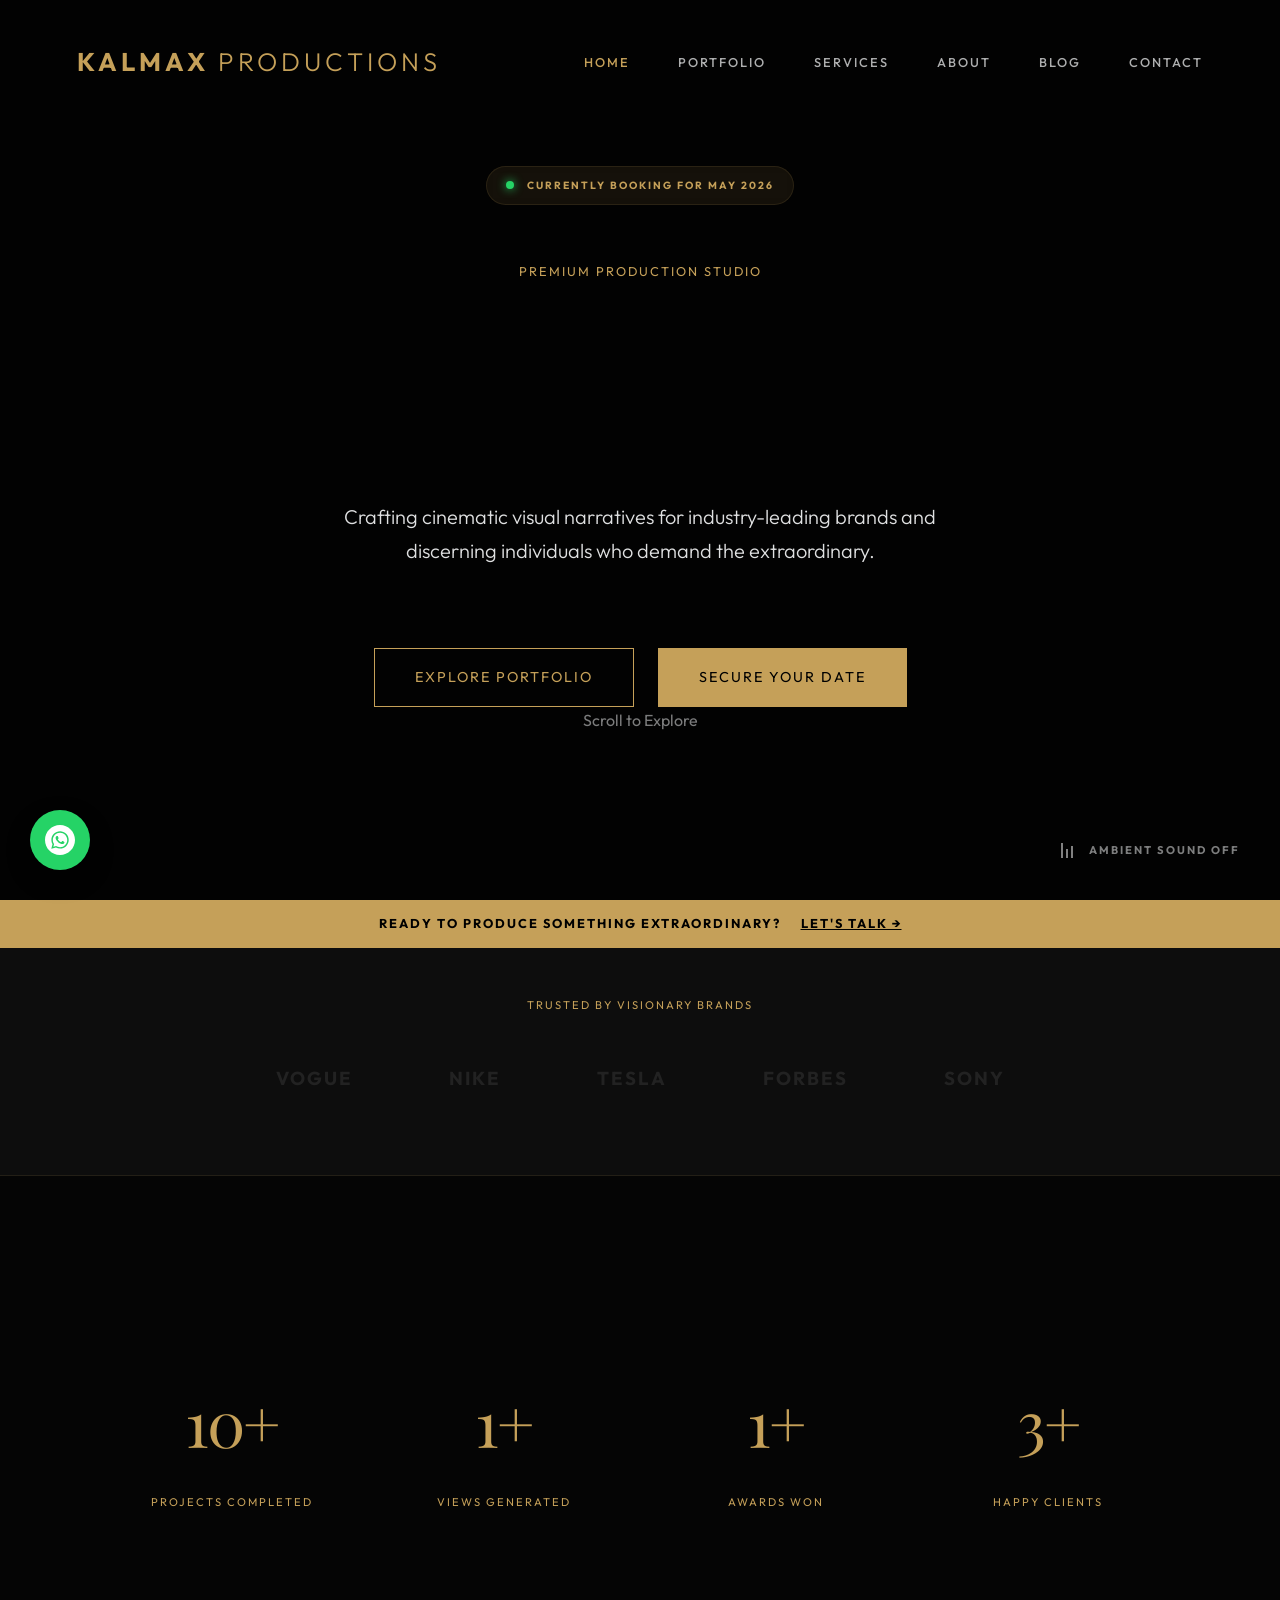
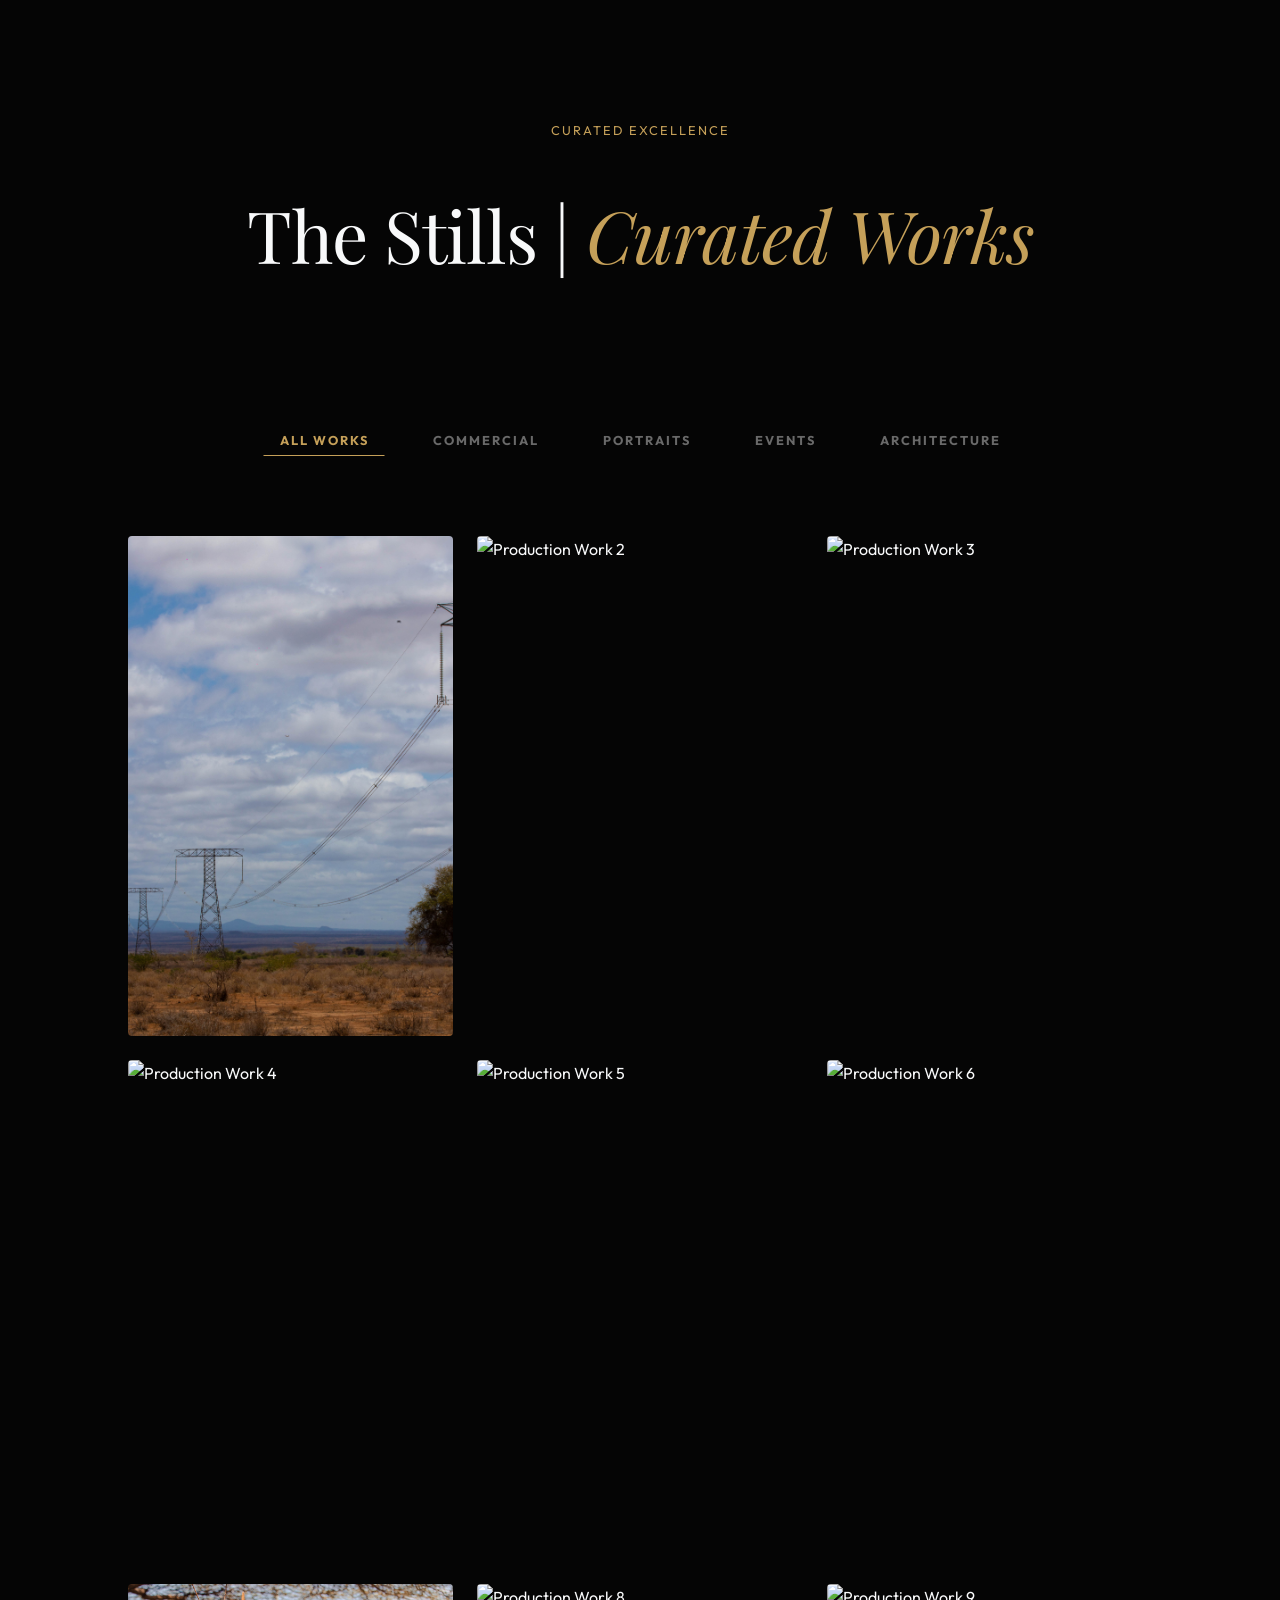
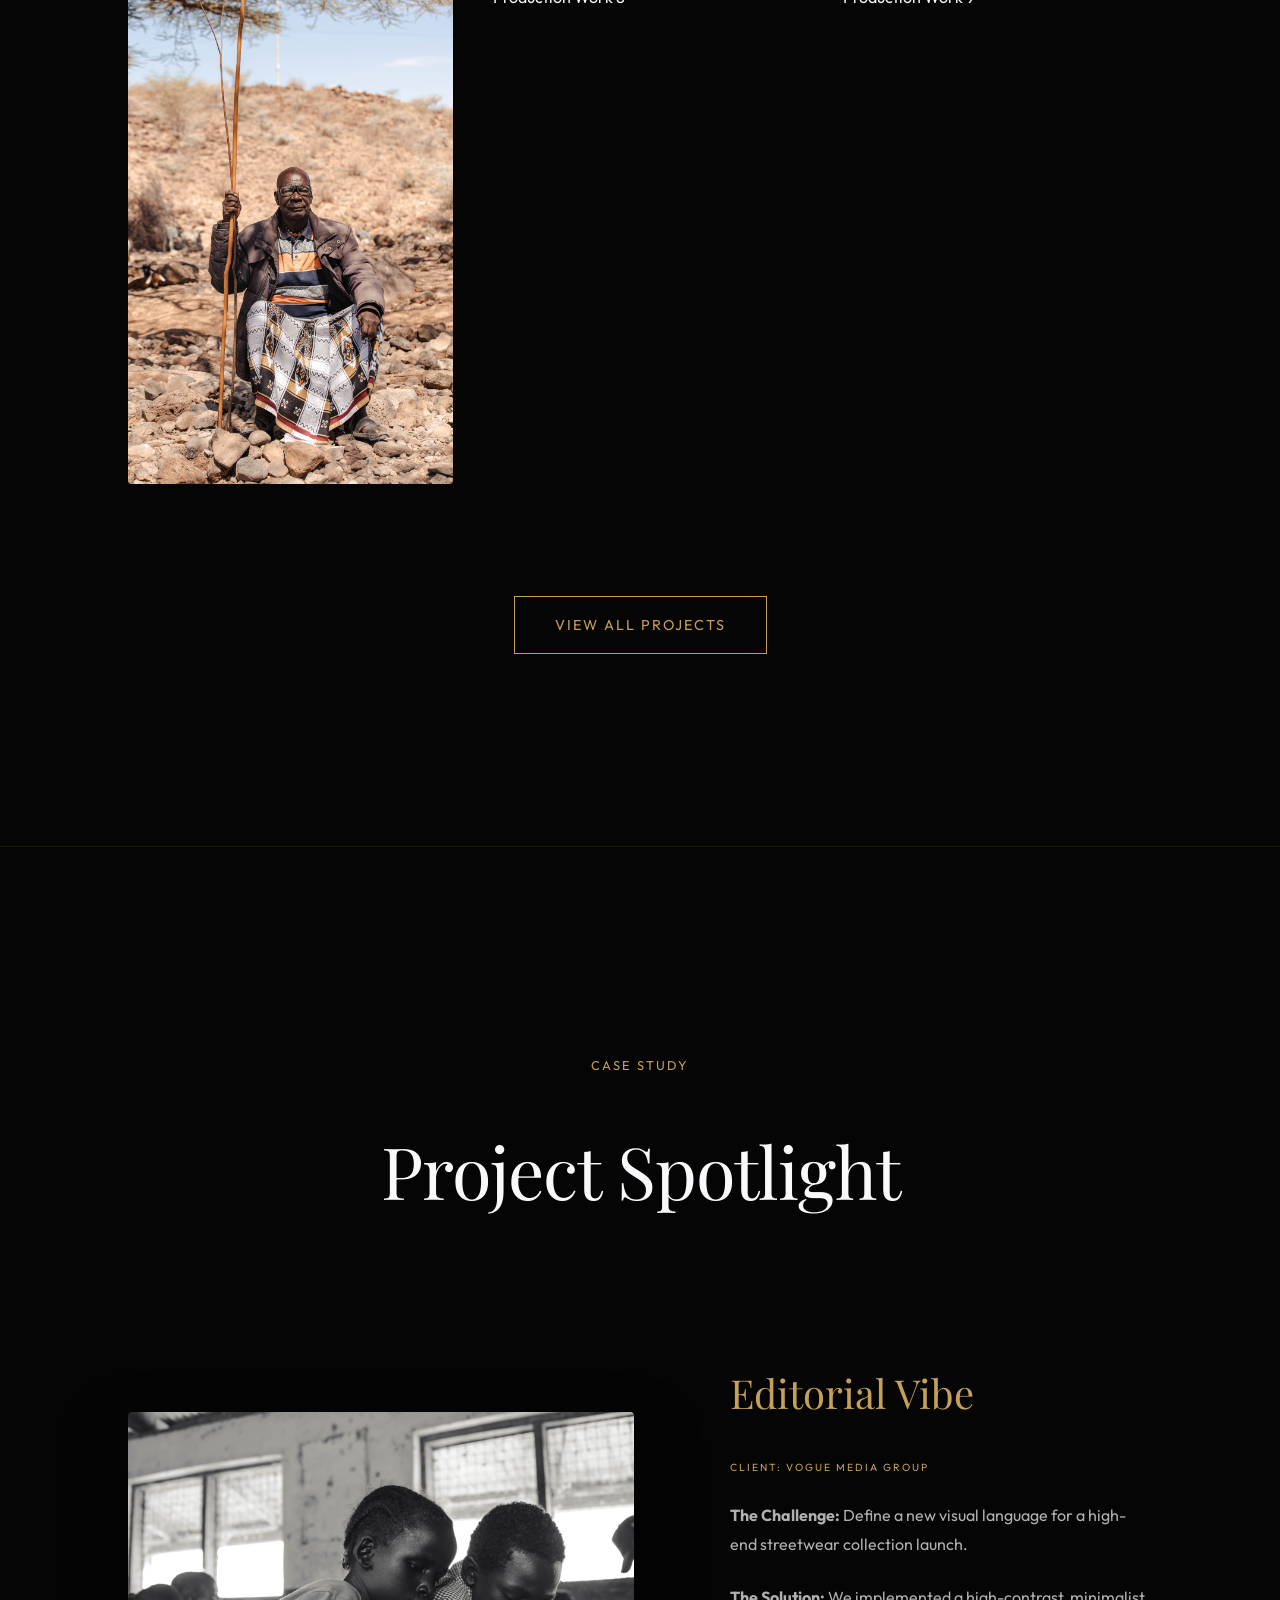
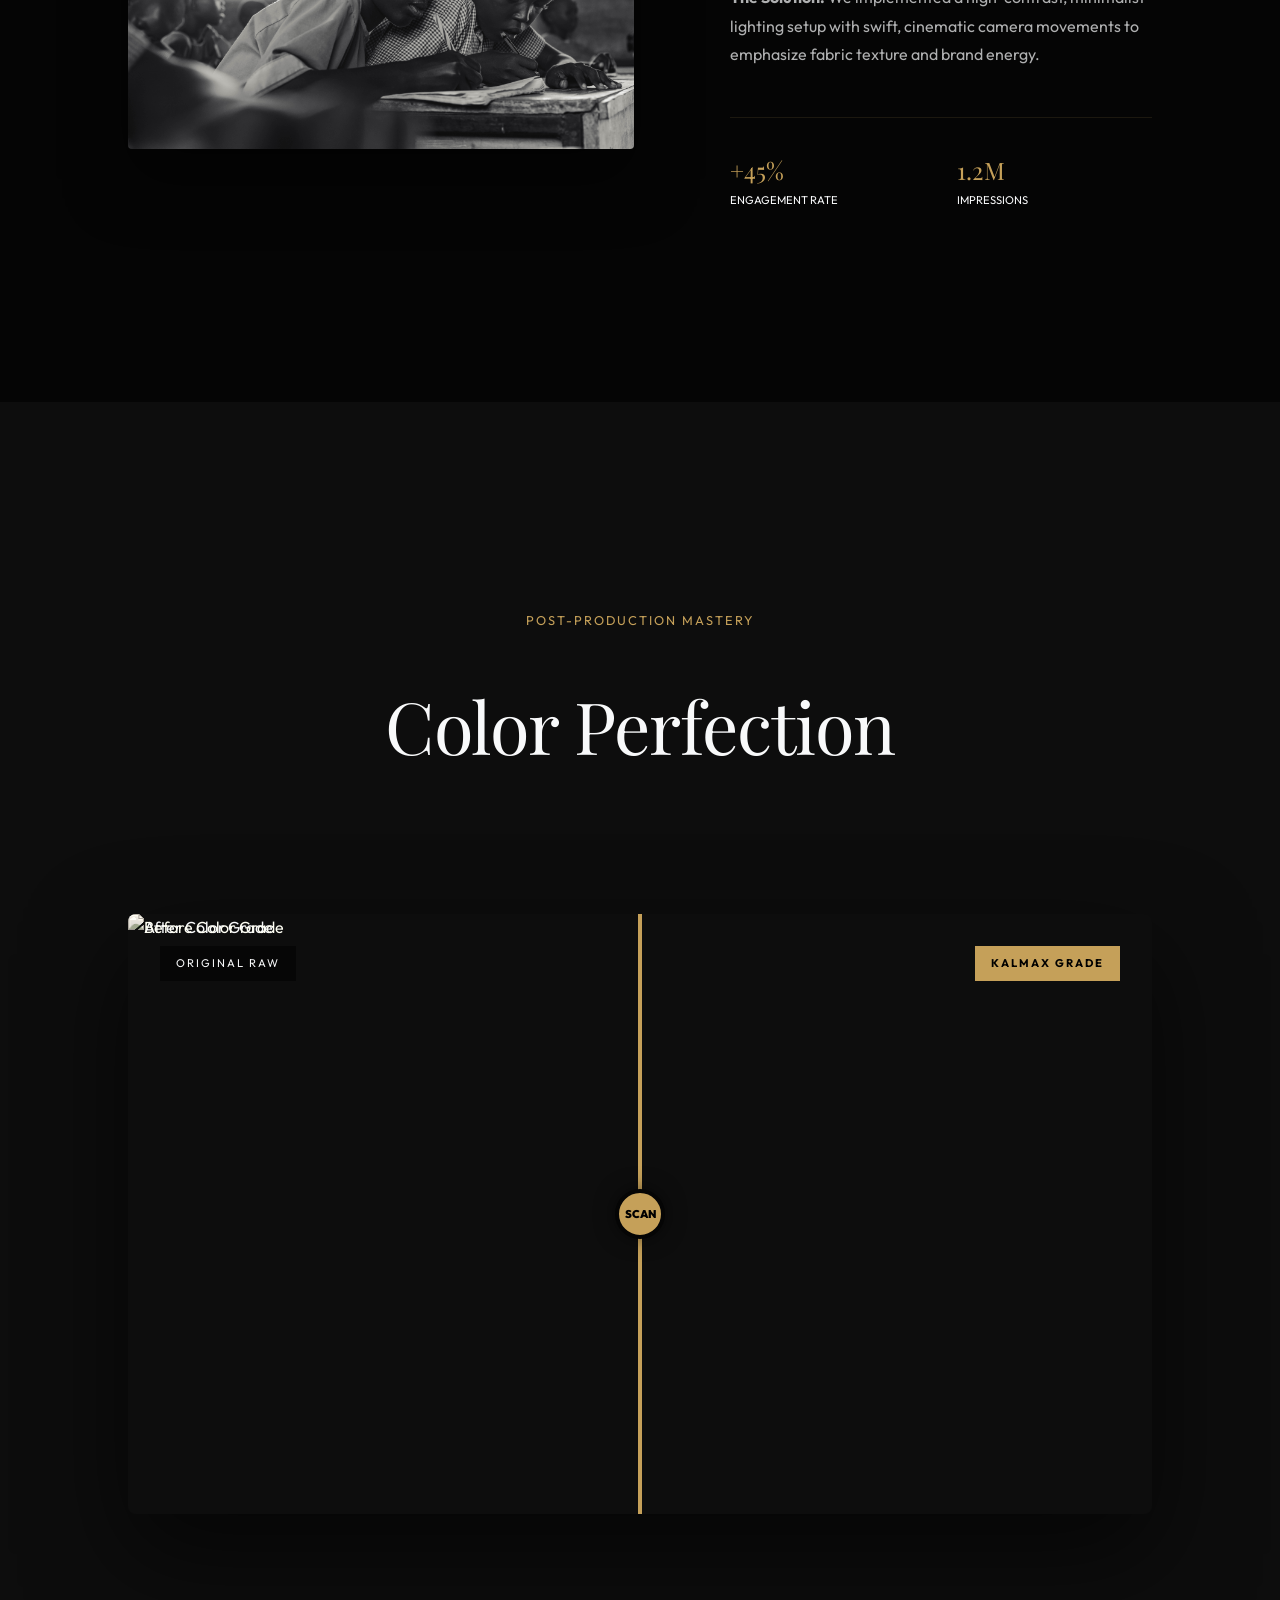
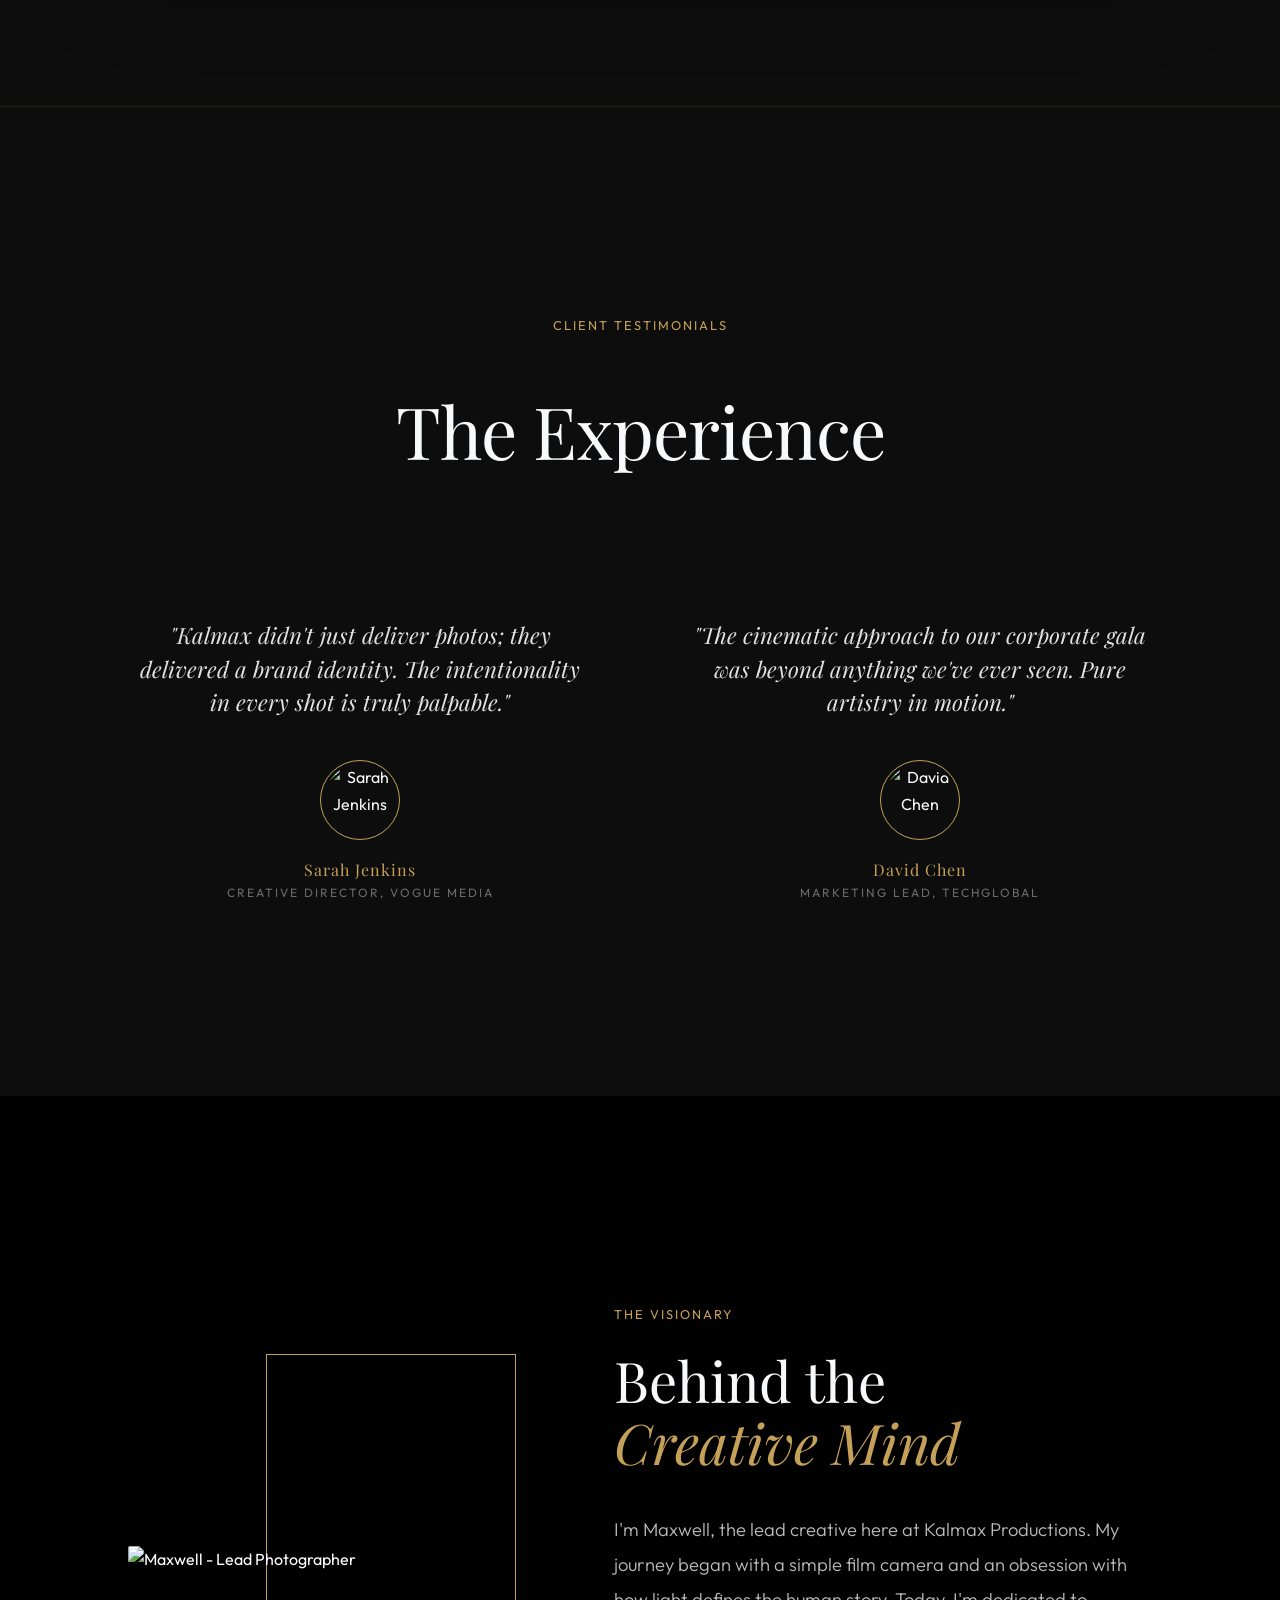
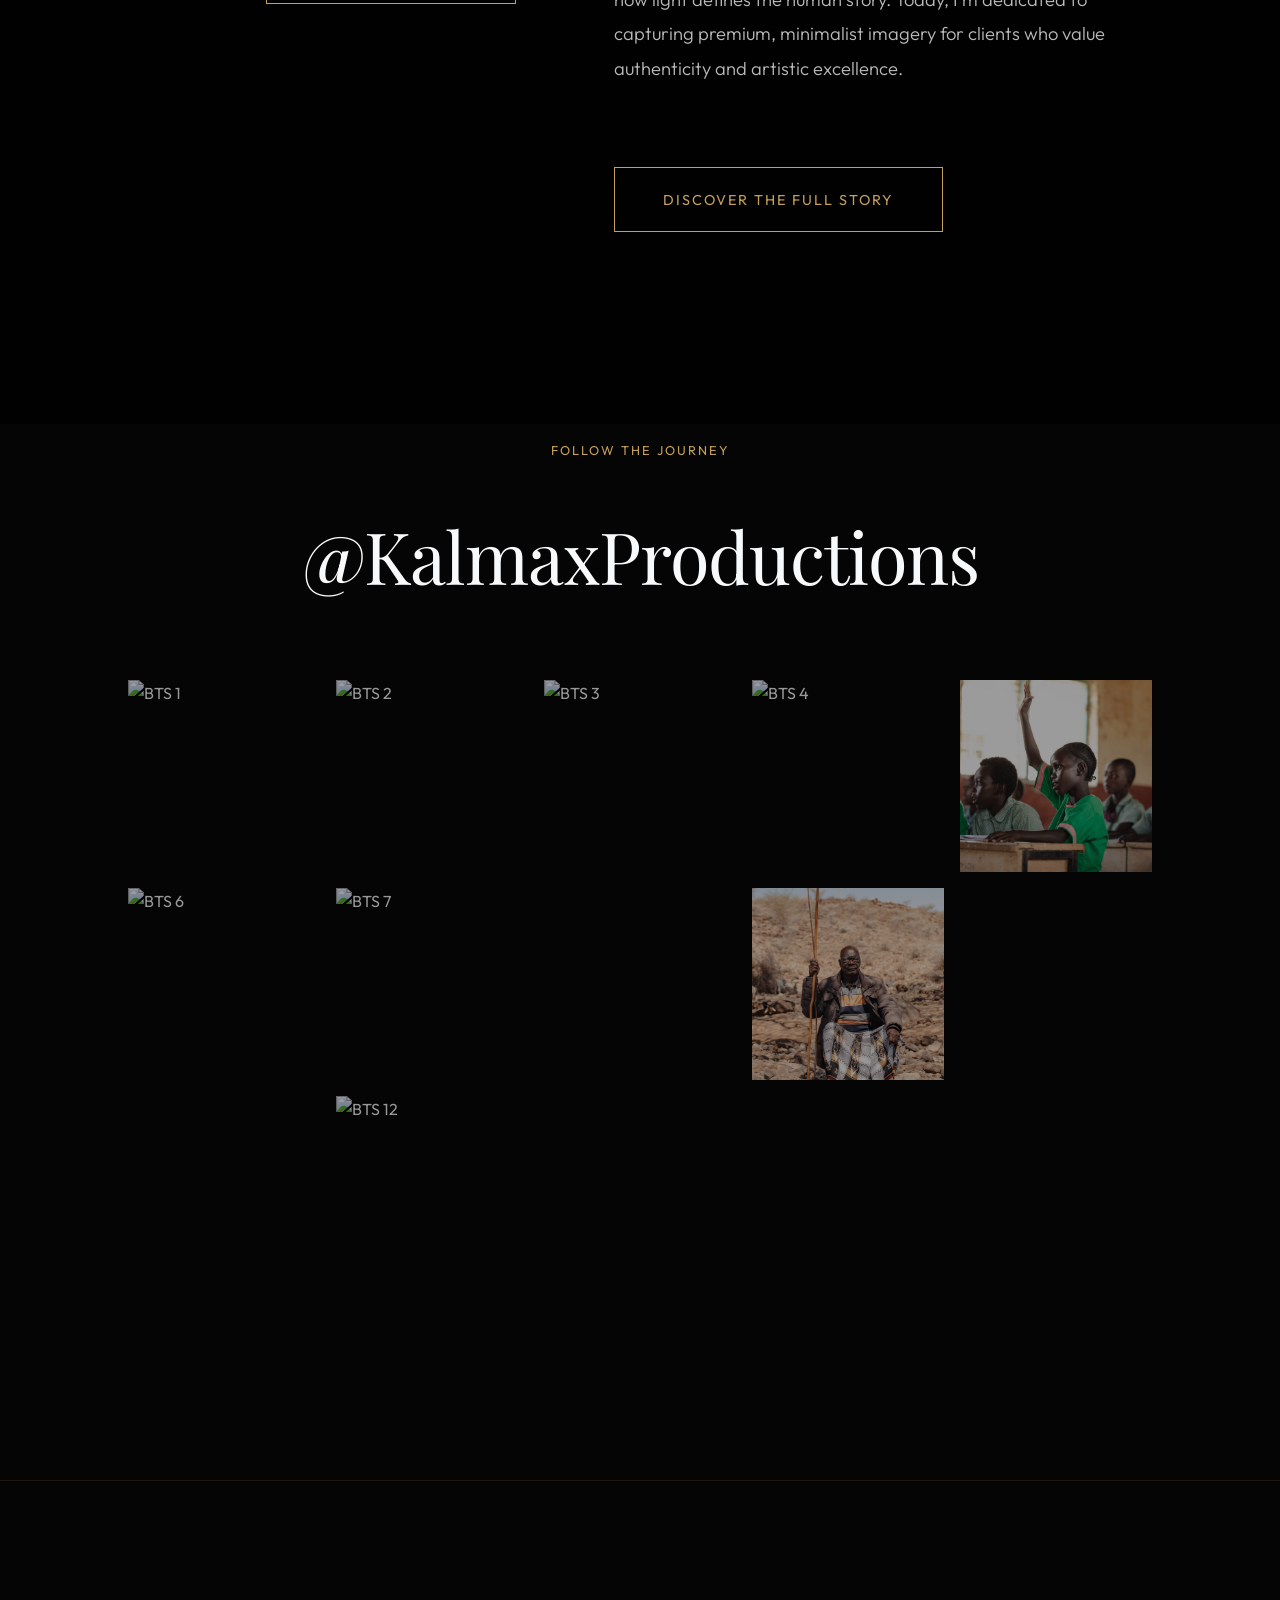
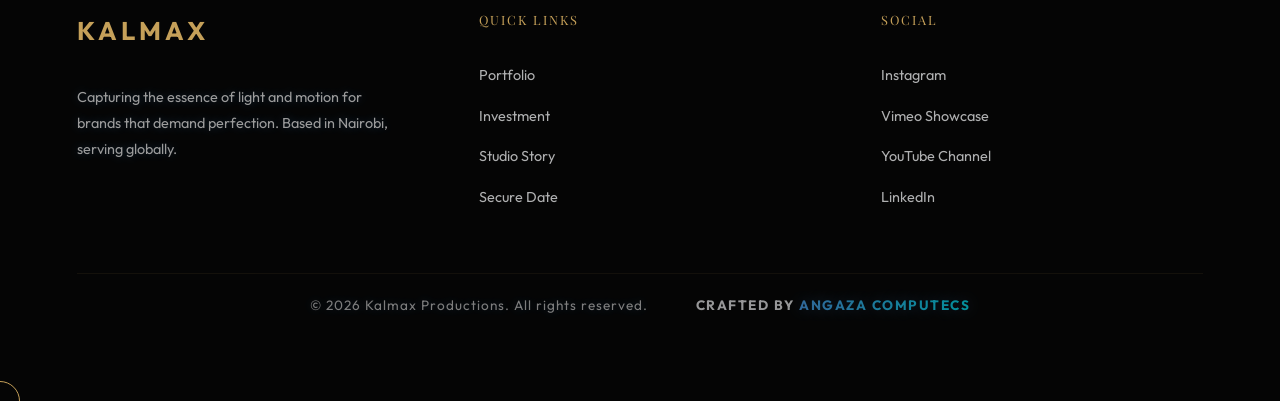
==== commit 76cdc3c2: "Asset Rectification: Corrected invalid image paths in the @KalmaxProductions social grid with verifi" ====
--- a/index.html
+++ b/index.html
@@ -427,11 +427,11 @@
                     style="width: 100%; height: 100%; object-fit: cover; opacity: 0.6; transition: 0.5s;"
                     onmouseover="this.style.opacity=1" onmouseout="this.style.opacity=0.6"></div>
             <div style="aspect-ratio: 1; overflow: hidden;"><img
-                    src="assets/T32A8325.jpg" alt="BTS 7" loading="lazy" decoding="async"
-                    style="width: 100%; height: 100%; object-fit: cover; opacity: 0.6; transition: 0.5s;"
-                    onmouseover="this.style.opacity=1" onmouseout="this.style.opacity=0.6"></div>
-            <div style="aspect-ratio: 1; overflow: hidden;"><img
-                    src="assets/T32A8554.jpg" alt="BTS 8" loading="lazy" decoding="async"
+                    src="assets/T32A8559.jpg" alt="BTS 7" loading="lazy" decoding="async"
+                    style="width: 100%; height: 100%; object-fit: cover; opacity: 0.6; transition: 0.5s;"
+                    onmouseover="this.style.opacity=1" onmouseout="this.style.opacity=0.6"></div>
+            <div style="aspect-ratio: 1; overflow: hidden;"><img
+                    src="assets/T32A8343.jpg" alt="BTS 8" loading="lazy" decoding="async"
                     style="width: 100%; height: 100%; object-fit: cover; opacity: 0.6; transition: 0.5s;"
                     onmouseover="this.style.opacity=1" onmouseout="this.style.opacity=0.6"></div>
             <div style="aspect-ratio: 1; overflow: hidden;"><img
@@ -439,15 +439,15 @@
                     style="width: 100%; height: 100%; object-fit: cover; opacity: 0.6; transition: 0.5s;"
                     onmouseover="this.style.opacity=1" onmouseout="this.style.opacity=0.6"></div>
             <div style="aspect-ratio: 1; overflow: hidden;"><img
-                    src="assets/T32A8165.jpg" alt="BTS 10" loading="lazy" decoding="async"
-                    style="width: 100%; height: 100%; object-fit: cover; opacity: 0.6; transition: 0.5s;"
-                    onmouseover="this.style.opacity=1" onmouseout="this.style.opacity=0.6"></div>
-            <div style="aspect-ratio: 1; overflow: hidden;"><img
-                    src="assets/T32A8034.jpg" alt="BTS 11" loading="lazy" decoding="async"
-                    style="width: 100%; height: 100%; object-fit: cover; opacity: 0.6; transition: 0.5s;"
-                    onmouseover="this.style.opacity=1" onmouseout="this.style.opacity=0.6"></div>
-            <div style="aspect-ratio: 1; overflow: hidden;"><img
-                    src="assets/T32A8333.jpg" alt="BTS 12" loading="lazy" decoding="async"
+                    src="assets/T32A8167.jpg" alt="BTS 10" loading="lazy" decoding="async"
+                    style="width: 100%; height: 100%; object-fit: cover; opacity: 0.6; transition: 0.5s;"
+                    onmouseover="this.style.opacity=1" onmouseout="this.style.opacity=0.6"></div>
+            <div style="aspect-ratio: 1; overflow: hidden;"><img
+                    src="assets/T32A8038.jpg" alt="BTS 11" loading="lazy" decoding="async"
+                    style="width: 100%; height: 100%; object-fit: cover; opacity: 0.6; transition: 0.5s;"
+                    onmouseover="this.style.opacity=1" onmouseout="this.style.opacity=0.6"></div>
+            <div style="aspect-ratio: 1; overflow: hidden;"><img
+                    src="assets/T32A8506.jpg" alt="BTS 12" loading="lazy" decoding="async"
                     style="width: 100%; height: 100%; object-fit: cover; opacity: 0.6; transition: 0.5s;"
                     onmouseover="this.style.opacity=1" onmouseout="this.style.opacity=0.6"></div>
         </div>
--- a/style.css
+++ b/style.css
@@ -692,12 +692,23 @@
 }
 
 .reel-item {
-    flex: 0 0 600px;
-    height: 400px;
+    flex: 0 0 720px;
+    height: 405px;
     scroll-snap-align: start;
     position: relative;
     overflow: hidden;
     border-radius: 4px;
+    background: #000;
+}
+
+.reel-item img, 
+.reel-item video,
+.reel-item iframe {
+    width: 100%;
+    height: 100%;
+    object-fit: cover;
+    border: none;
+    display: block;
 }
 
 @media (max-width: 768px) {
